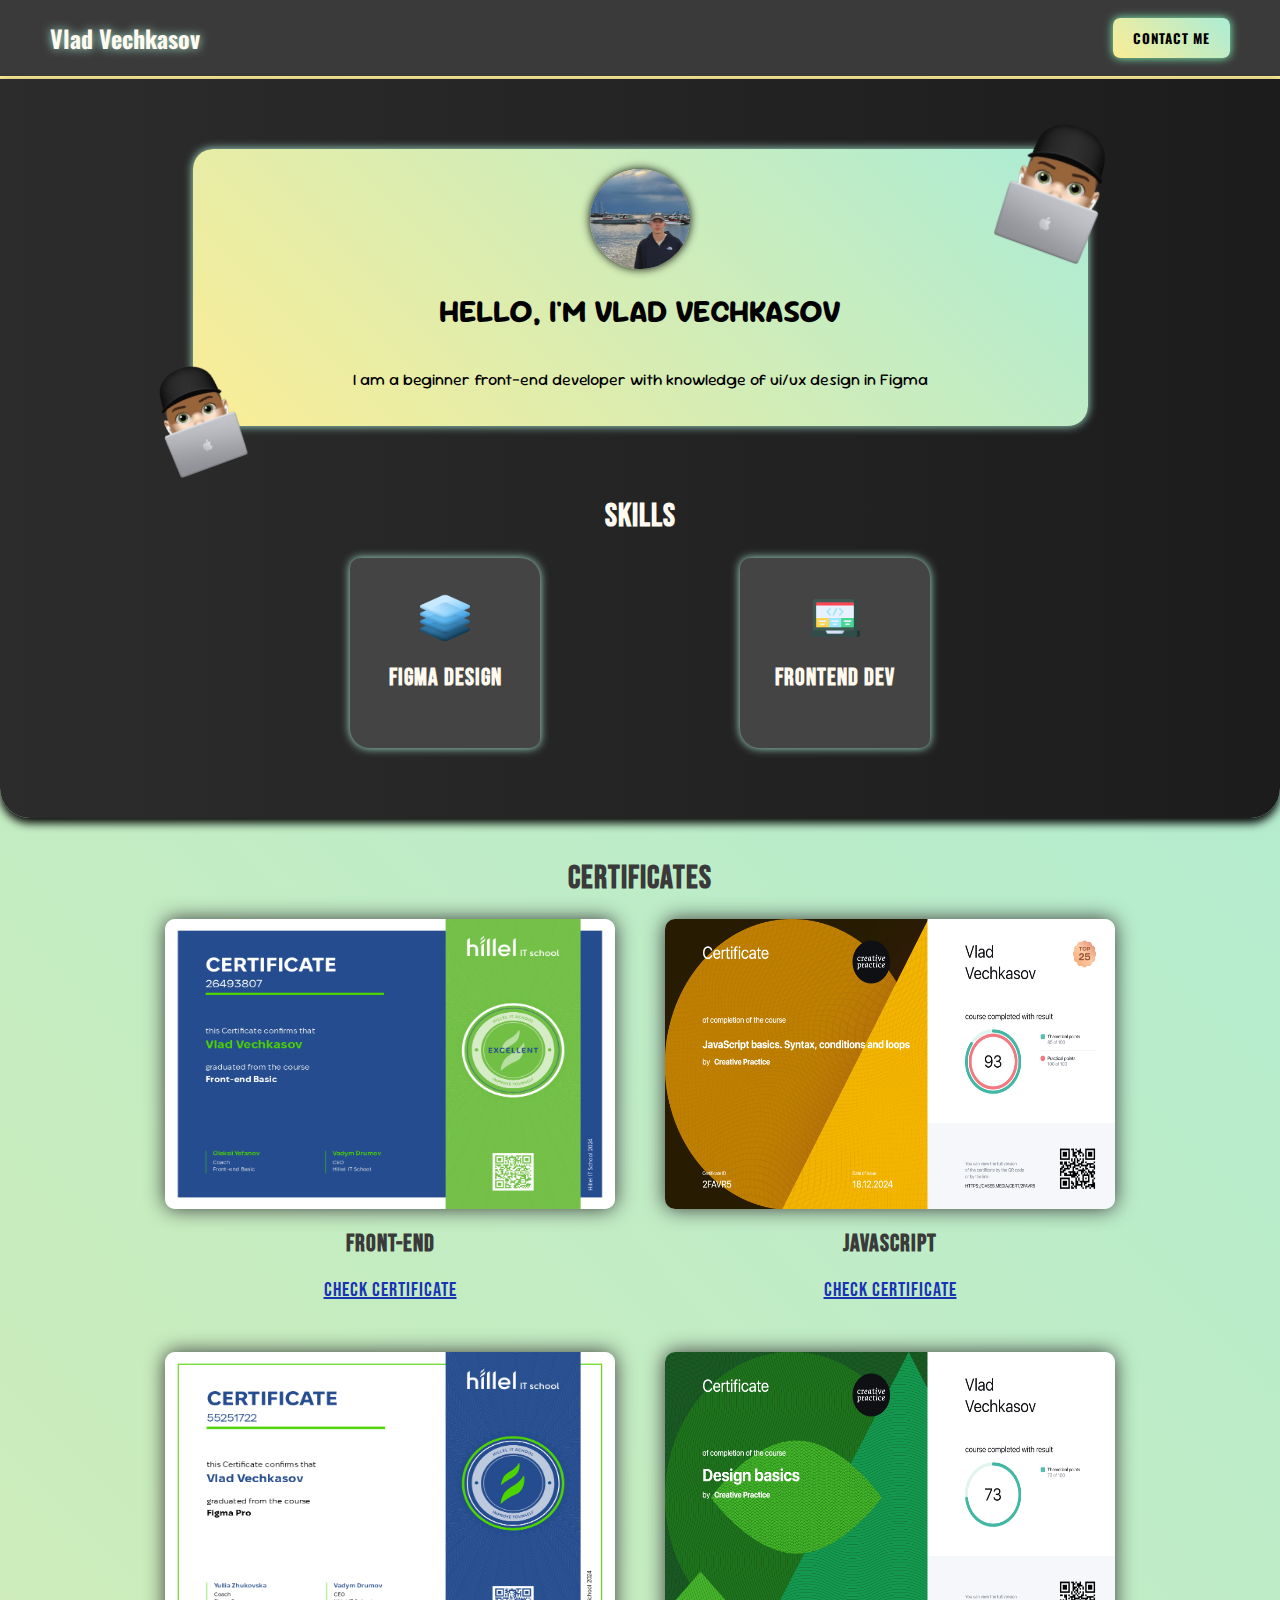
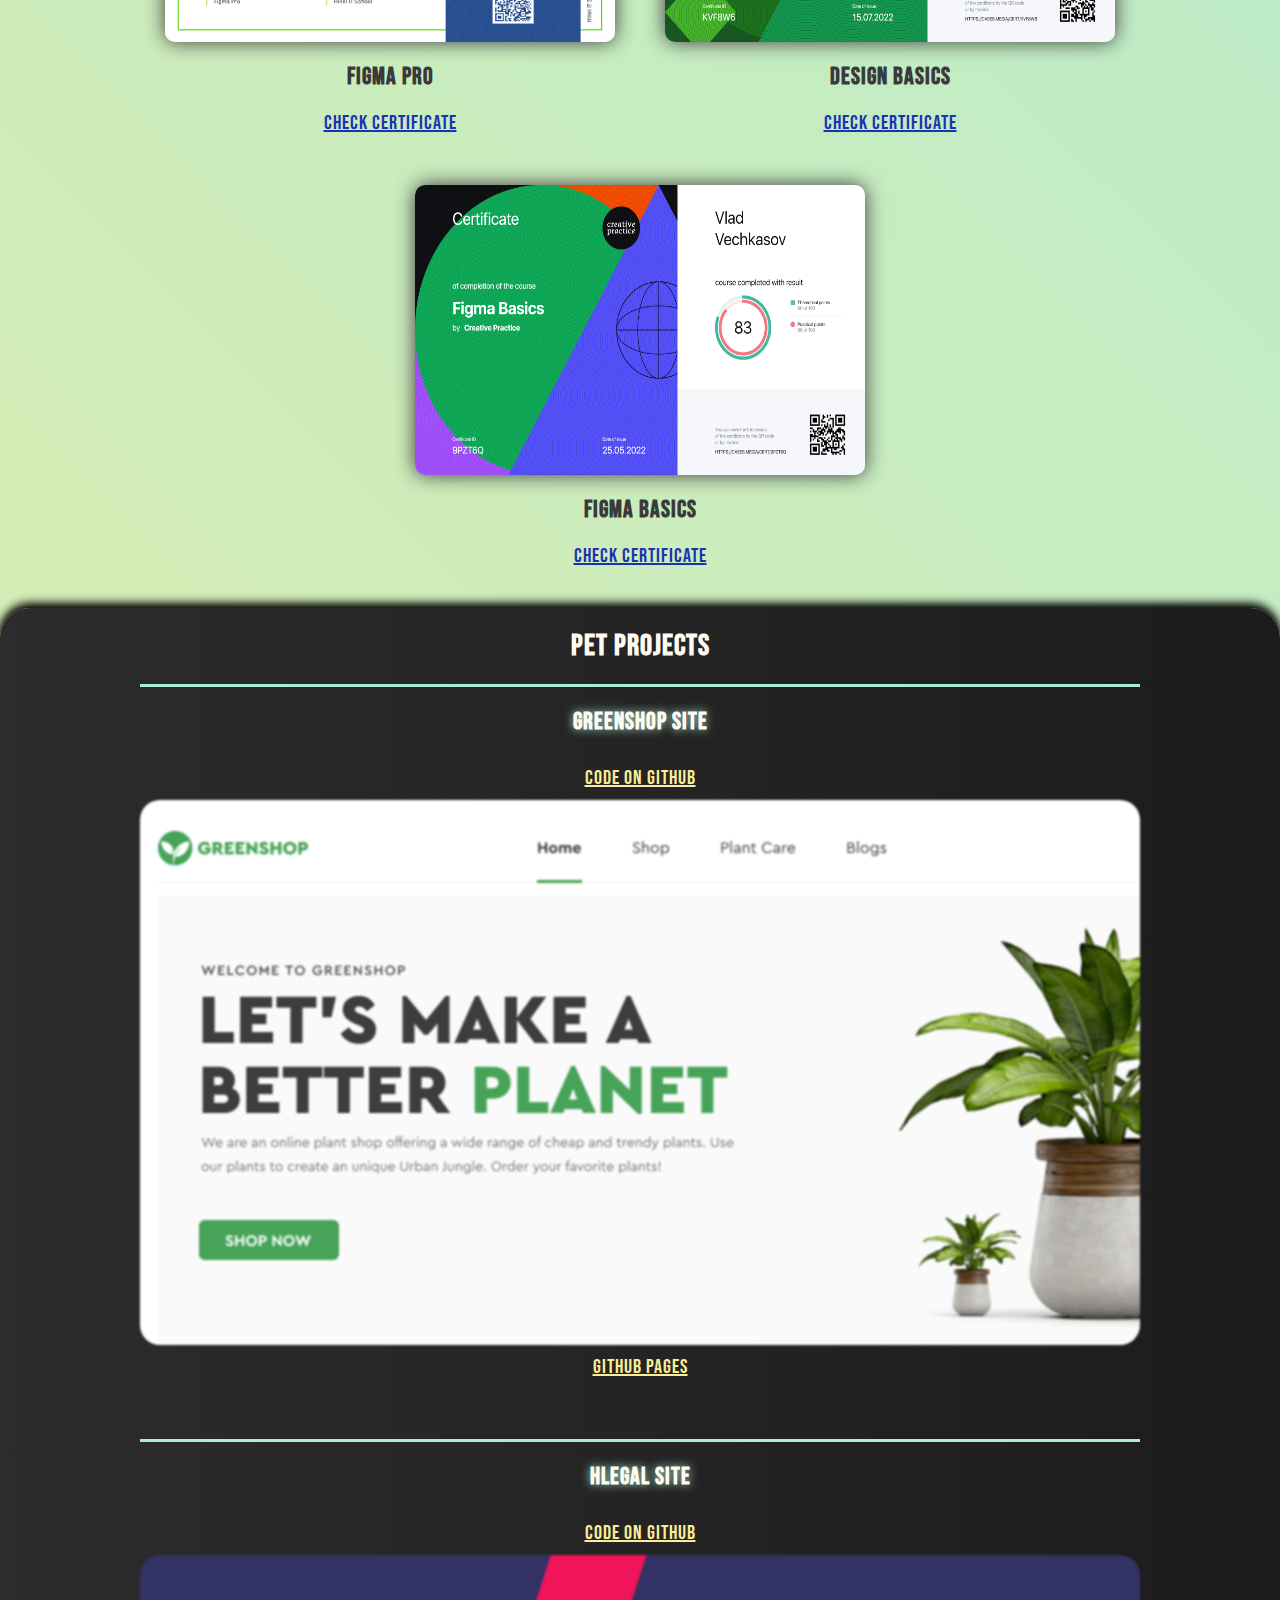
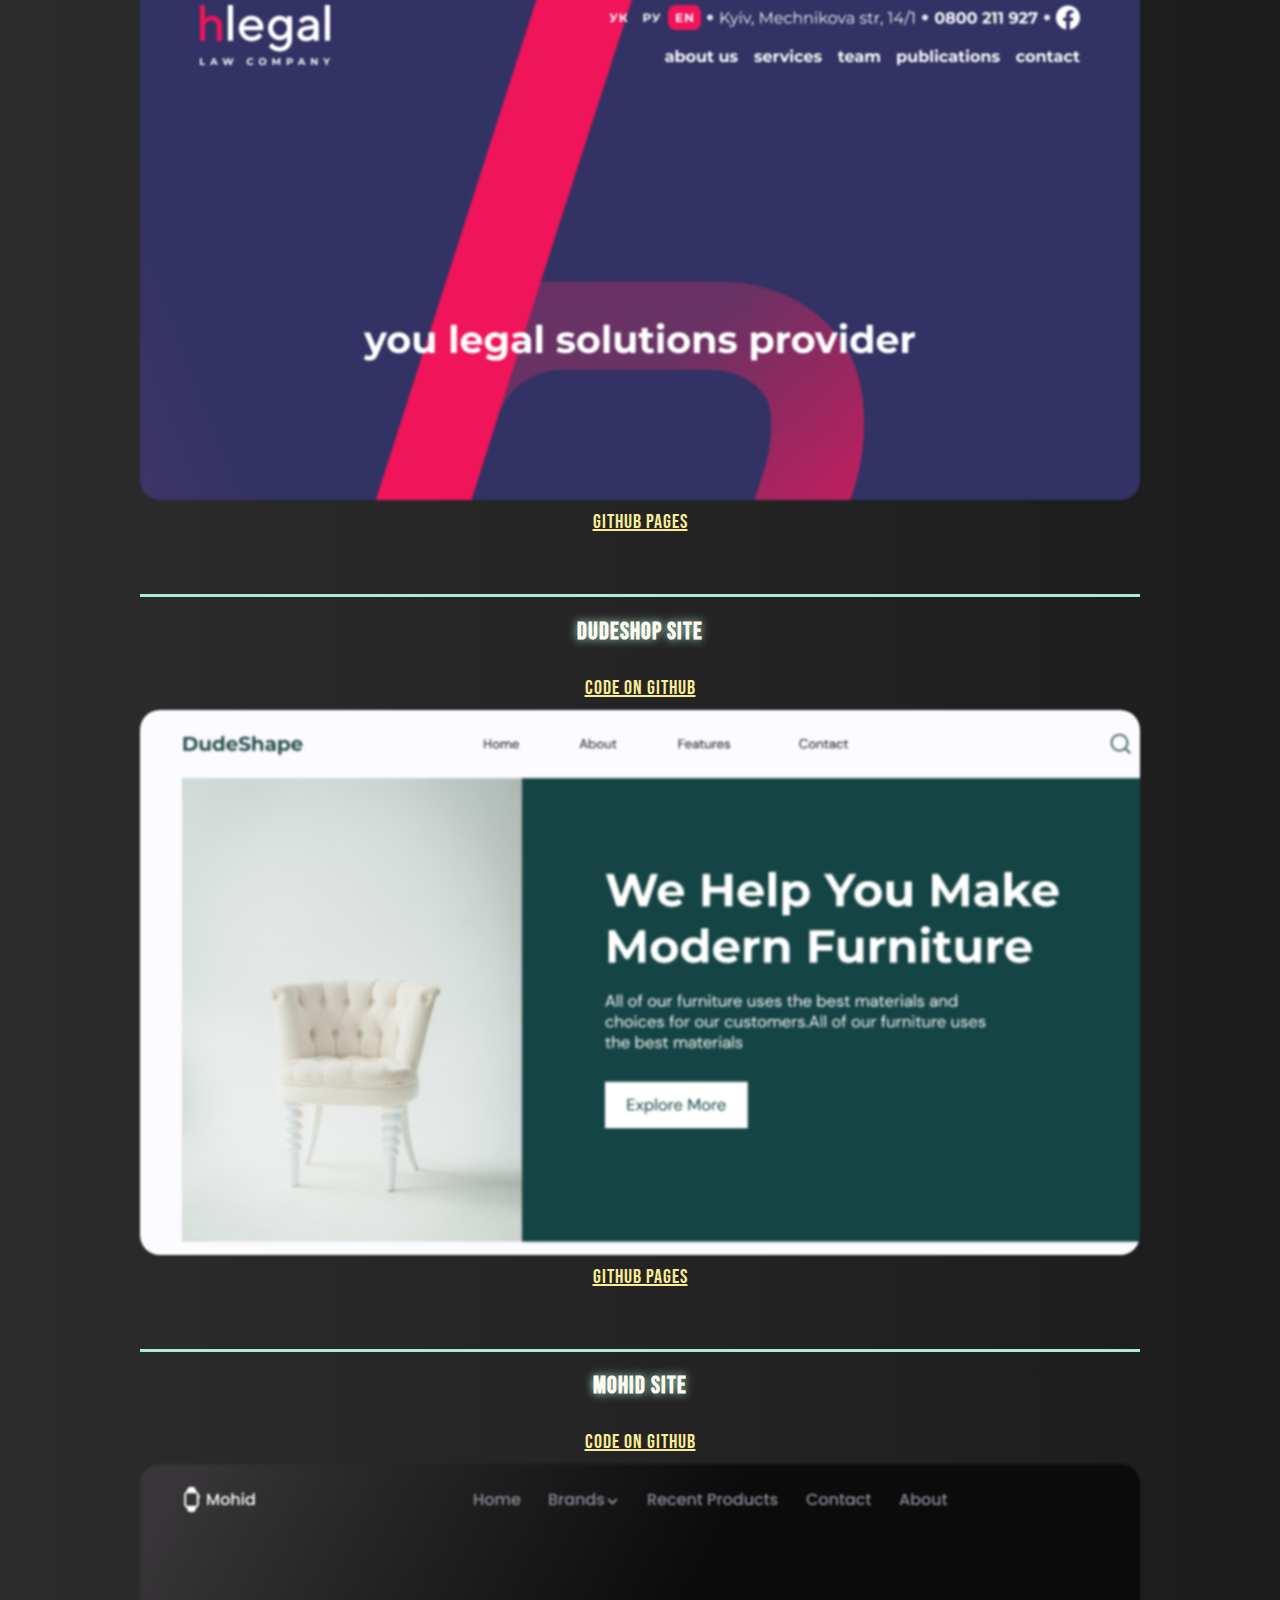
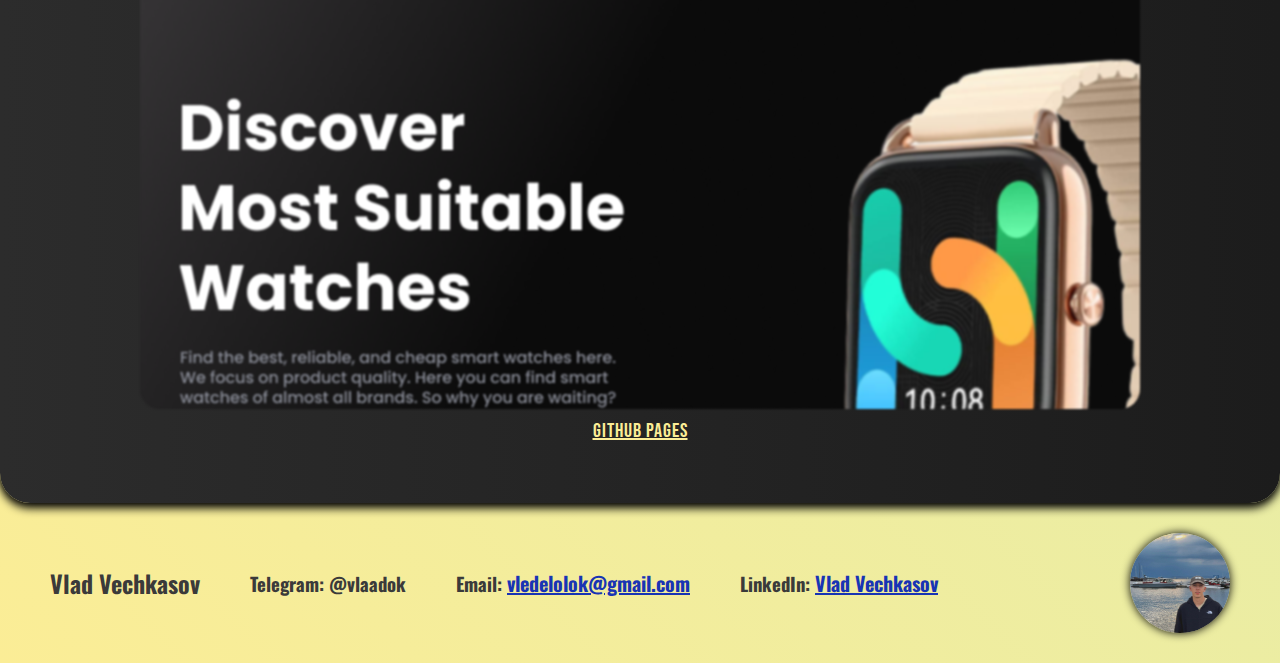
==== index.html @ 72dfb602 "Add new pet-project" ====
<!DOCTYPE html>
<html lang="en">
  <head>
    <meta charset="UTF-8" />
    <meta name="viewport" content="width=device-width, initial-scale=1.0" />
    <link rel="preconnect" href="https://fonts.googleapis.com" />
    <link rel="preconnect" href="https://fonts.gstatic.com" crossorigin />
    <link rel="icon" href="./images/Favicon.svg" type="image/x-icon" />
    <link
      href="https://fonts.googleapis.com/css2?family=Bebas+Neue&family=Oswald:wght@200..700&family=Poppins:wght@400;500;700&family=Sour+Gummy:ital,wght@0,100..900;1,100..900&display=swap"
      rel="stylesheet"
    />
    <link rel="stylesheet" href="css/style.css" />
    <title>Portfolio Vlad Vechkasov</title>
  </head>
  <body>
    <div id="modal" class="modal">
      <h2>Vlad Vechkasov</h2>
      <h3>Telegram: @vlaadok</h3>
      <img
        src="./images/qrtg.jpg"
        alt="QR to telegram"
        width="150"
        height="150"
      />
      <h3>Email:</h3>
      <a href="mailto:vledelolok@gmail.com">vledelolok@gmail.com</a>
      <h3>LinkedIn</h3>
      <a href="https://www.linkedin.com/in/vlad-vechkasov-81b0482a0/"
        >Vlad Vechkasov</a
      >
      <button id="closeModal" class="back-btn">GO BACK</button>
    </div>
    <main>
      <header>
        <h2>Vlad Vechkasov</h2>
        <button id="openModal1" class="contact-btn">CONTACT ME</button>
      </header>
      <section class="first-section">
        <div class="container-first">
          <div class="logo"></div>
          <h1>HELLO, I'M VLAD VECHKASOV</h1>
          <p>
            I am a beginner front-end developer with knowledge of ui/ux design
            in Figma
          </p>
          <img class="img-1" src="images/avatar.png" alt="Avatar" />
          <img class="img-2" src="images/avatar.png" alt="Avatar" />
        </div>
        <div class="skills-container">
          <h1>Skills</h1>
          <div class="skills">
            <div class="skill">
              <img src="images/design.svg" alt="Logo Design" />
              <h2>Figma design</h2>
            </div>
            <div id="front-skill" class="skill skill-front">
              <img src="images/frontend.svg" alt="Logo FrontEnd" />
              <h2>FrontEnd Dev</h2>
              <div class="skills-front">
                <ul>
                  <li>HTML</li>
                  <li>CSS</li>
                  <li>SCSS</li>
                  <li>Gulp</li>
                  <li>Basic JS</li>
                  <li>jQuery</li>
                  <li>Bootstrap</li>
                </ul>
              </div>
            </div>
          </div>
        </div>
      </section>
      <section class="second-section">
        <h1>Certificates</h1>
        <div class="certificates">
          <div class="item-cert">
            <img src="images/sert4.png" alt="Front-end Certificate" />
            <h2>Front-end</h2>
            <a href="https://certificate.ithillel.ua/view/26493807"
              >Check certificate</a
            >
          </div>
          <div class="item-cert">
            <img src="images/sert5.png" alt="JavaScript Certificate" />
            <h2>JavaScript</h2>
            <a href="https://cases.media/en/cert/2FAVR5">Check certificate</a>
          </div>
          <div class="item-cert">
            <img src="images/sert1.png" alt="Figma Certificate" />
            <h2>Figma Pro</h2>
            <a href="https://certificate.ithillel.ua/view/55251722"
              >Check certificate</a
            >
          </div>
          <div class="item-cert">
            <img src="images/sert2.png" alt="Design Certificate" />
            <h2>Design Basics</h2>
            <a href="HTTPS://CASES.MEDIA/CERT/KVF8W6">Check certificate</a>
          </div>
          <div class="item-cert">
            <img src="images/sert3.png" alt="Figma Certificate" />
            <h2>Figma Basics</h2>
            <a href="HTTPS://CASES.MEDIA/CERT/9PZT6Q">Check certificate</a>
          </div>
        </div>
      </section>
      <section class="third-section">
        <h1>Pet projects</h1>
        <div class="projects">
          <div class="item-proj">
            <h2>GreenShop site</h2>
            <a
              href="https://github.com/vlad0ok/SiteGreenShop_Project/tree/Task14.1GreenShop"
              >Code on GitHub</a
            >
            <img src="images/banner-greenshop.png" alt="GreenShop project" />
            <a href="https://vlad0ok.github.io/SiteGreenShop_Project/"
              >GitHub Pages</a
            >
          </div>
          <div class="item-proj">
            <h2>Hlegal site</h2>
            <a href="https://github.com/vlad0ok/HlegalSite_Project/tree/master"
              >Code on GitHub</a
            >
            <img src="images/banner-hlegal.png" alt="Hlegal project" />
            <a href="https://vlad0ok.github.io/HlegalSite_Project/"
              >GitHub Pages</a
            >
          </div>
          <div class="item-proj">
            <h2>DudeShop site</h2>
            <a href="https://github.com/vlad0ok/DudeShopSite_Project"
              >Code on GitHub</a
            >
            <img src="images/banner-dudeshop.png" alt="DudeShop project" />
            <a href="https://vlad0ok.github.io/DudeShopSite_Project/"
              >GitHub Pages</a
            >
          </div>
          <div class="item-proj">
            <h2>Mohid site</h2>
            <a href="https://github.com/vlad0ok/MohidSite_Project"
              >Code on GitHub</a
            >
            <img src="images/banner-mohid.png" alt="Mohid project" />
            <a href="https://vlad0ok.github.io/MohidSite_Project/"
              >GitHub Pages</a
            >
          </div>
        </div>
      </section>
      <footer class="footer">
        <div class="left-footer-info">
          <h2>Vlad Vechkasov</h2>
          <h3>Telegram: @vlaadok</h3>
          <h3>
            Email:
            <a href="mailto:vledelolok@gmail.com">vledelolok@gmail.com</a>
          </h3>
          <h3>
            LinkedIn:
            <a href="https://www.linkedin.com/in/vlad-vechkasov-81b0482a0/"
              >Vlad Vechkasov</a
            >
          </h3>
        </div>
        <div class="logo"></div>
        <button id="openModal2" class="contact-btn footer-btn">
          CONTACT ME
        </button>
      </footer>
    </main>
    <script src="script.js"></script>
  </body>
</html>
---- css/style.css ----
body {
  margin: 0 auto;
  font-family: "Oswald", serif;
}

main {
  background: linear-gradient(45deg, #fbed96 0%, #abecd6 100%);
}

header {
  display: flex;
  align-items: center;
  justify-content: space-between;
  box-shadow: 0 4px 1px -10px rgba(0, 0, 0, 0.1);
  padding: 0 50px;
  color: floralwhite;
  border-bottom: 3px solid #fbed96;
  background-color: #3a3a3a;
}

header h2 {
  margin-right: 20px;
  text-shadow: 0 0 10px #abecd6;
}

a {
  font-size: 20px;
}

.contact-btn {
  font-family: "Oswald", serif;
  letter-spacing: 1px;
  font-weight: 700;
  background: linear-gradient(45deg, #fbed96 0%, #abecd6 100%);
  box-shadow: 0 0 10px #85ffbd;
  border: none;
  border-radius: 7px;
  padding: 10px 20px;
  cursor: pointer;
}

.contact-btn:hover {
  background: #3a3a3a;
  border: 1px solid #c1ffde;
  color: #85ffbd;
  box-shadow: 0 0 10px #c1ffde;
  transition: all 0.7s;
}

.first-section {
  display: flex;
  flex-direction: column;
  justify-content: center;
  align-items: center;
  padding: 70px;
  border-radius: 0 0 30px 30px;
  background: linear-gradient(
    90deg,
    rgba(44, 44, 44, 1) 0%,
    rgba(28, 28, 28, 1) 100%
  );
  box-shadow: 0 5px 10px black;
}

.container-first {
  font-family: "Sour Gummy", sans-serif;
  display: flex;
  flex-direction: column;
  justify-content: center;
  align-items: center;
  text-align: center;
  position: relative;
  border-radius: 20px;
  padding: 20px;
  width: 75%;
  box-shadow: 0 0 10px #abecd6;
  background: linear-gradient(45deg, #fbed96 0%, #abecd6 100%);
}

.container-first .img-1 {
  position: absolute;
  width: 250px;
  height: 250px;
  top: -100px;
  right: -100px;
  rotate: 20deg;
}

.container-first .img-2 {
  position: absolute;
  width: 200px;
  height: 200px;
  bottom: -80px;
  left: -100px;
  rotate: -20deg;
}

.logo {
  width: 100px;
  height: 100px;
  border-radius: 50%;
  background-image: url(../images/logo.jpg);
  background-position: center;
  background-repeat: no-repeat;
  background-size: contain;
  box-shadow: 0 0 10px black;
}

.skills-container {
  position: relative;
  font-family: "Bebas Neue", serif;
  letter-spacing: 1px;
  display: flex;
  flex-direction: column;
  align-items: center;
  justify-content: center;
  color: floralwhite;
  margin-top: 50px;
}

.skills {
  display: flex;
  align-items: center;
  justify-content: space-evenly;
  gap: 200px;
}

.skill {
  display: flex;
  align-items: center;
  justify-content: center;
  flex-direction: column;
  width: 150px;
  height: 150px;
  background-color: #444444;
  box-shadow: 0 0 10px #abecd6;
  border-radius: 10px 20px;
  padding: 20px 20px;
}

.skill:hover {
  color: #3a3a3a;
  background: #abecd6;
  box-shadow: 0 0 10px #fbed96;
  transition: 0.7s;
}

.skills-front {
  position: absolute;
  display: none;
  right: -100px;
  color: floralwhite;
}

.skill-front:hover .skills-front {
  display: block;
}

.second-section {
  font-family: "Bebas Neue", serif;
  letter-spacing: 1px;
  display: flex;
  flex-direction: column;
  justify-content: center;
  align-items: center;
  color: #3a3a3a;
  padding: 20px 20px 40px 20px;
}

.item-cert {
  display: flex;
  align-items: center;
  justify-content: center;
  flex-direction: column;
}

.item-cert img {
  width: 450px;
  height: 290px;
  box-shadow: 0 0 20px #3a3a3a;
  border-radius: 10px;
}

.item-cert a {
  color: #1834b4;
}

.certificates {
  display: flex;
  justify-content: center;
  align-items: center;
  flex-direction: row;
  flex-wrap: wrap;
  gap: 50px;
}

.third-section {
  font-family: "Bebas Neue", serif;
  letter-spacing: 1px;
  color: floralwhite;
  display: flex;
  flex-direction: column;
  align-items: center;
  justify-content: center;
  border-radius: 30px;
  background: linear-gradient(
    90deg,
    rgba(44, 44, 44, 1) 0%,
    rgba(28, 28, 28, 1) 100%
  );
  box-shadow: 0 -5px 10px black, 0 5px 10px black;
}

.third-section h1 {
  font-size: 30px;
}

.projects {
  margin: 0 50px;
}

.item-proj {
  display: flex;
  flex-direction: column;
  align-items: center;
  margin-bottom: 50px;
  border-top: 3px solid #abecd6;
}

.item-proj img {
  filter: blur(1px);
  border-radius: 20px;
}

.item-proj h2 {
  text-shadow: 0 0 10px #abecd6;
}

.item-proj a {
  color: #fbed96;
  margin: 10px;
}

.footer {
  max-height: 100px;
  display: flex;
  align-items: center;
  border-top: 3px #fffb7d;
  padding: 30px 50px;
  justify-content: space-between;
}

.left-footer-info {
  font-family: "Oswald", serif;
  display: flex;
  align-items: center;
  flex-direction: row;
  gap: 50px;
  color: #3a3a3a;
}

.left-footer-info a {
  color: #1834b4;
}

.footer-btn {
  display: none;
}

.footer-btn .contact-btn {
  border: 3px solid black;
  box-shadow: 0 0 10px black;
}

.modal {
  display: none;
  position: fixed;
  z-index: 1;
  top: 50%;
  left: 50%;
  transform: translate(-50%, -50%);
  flex-direction: column;
  align-items: center;
  min-width: 500px;
  min-height: 500px;
  background: linear-gradient(90deg, #fbed96 0%, #abecd6 100%);
  border-radius: 30px;
  padding: 30px;
}

.back-btn {
  font-family: "Oswald", serif;
  letter-spacing: 1px;
  font-weight: 700;
  background: #3a3a3a;
  color: #85ffbd;
  border: none;
  border-radius: 7px;
  padding: 10px 20px;
  margin-top: 30px;
  cursor: pointer;
}

.back-btn:hover {
  color: #fbed96;
  background: linear-gradient(
    90deg,
    rgba(44, 44, 44, 1) 0%,
    rgba(28, 28, 28, 1) 100%
  );
  transition: all 0.7s;
}

.modal h3 {
  text-transform: lowercase;
  margin-bottom: 5px;
}

.modal a {
  color: #444444;
}

.modal img {
  border-radius: 10px;
}

.blur {
  filter: blur(3px);
  transition: filter 1s ease;
}

@media (max-width: 1100px) {
  .item-proj img {
    max-width: 800px;
    max-height: 436px;
  }

  .footer .logo {
    display: none;
  }
}

@media (max-width: 950px) {
  .item-proj img {
    max-width: 500px;
    max-height: 272px;
  }
}

@media (max-width: 768px) {
  .skills {
    flex-direction: column;
    gap: 70px;
  }

  .left-footer-info {
    display: none;
  }

  .container-first .img-1 {
    display: none;
  }

  .footer .logo {
    display: block;
  }

  .footer-btn {
    display: block;
  }

  .modal {
    min-width: 300px;
  }
}

@media (max-width: 500px) {
  .item-proj img {
    max-width: 300px;
    max-height: 164px;
  }

  .item-cert img {
    width: 250px;
    height: 161px;
  }

  .skills-front {
    right: -85px;
  }

  .contact-btn {
    letter-spacing: 0;
    font-weight: 500;
    padding: 10px 10px;
  }

  .modal {
    min-width: 150px;
  }
}
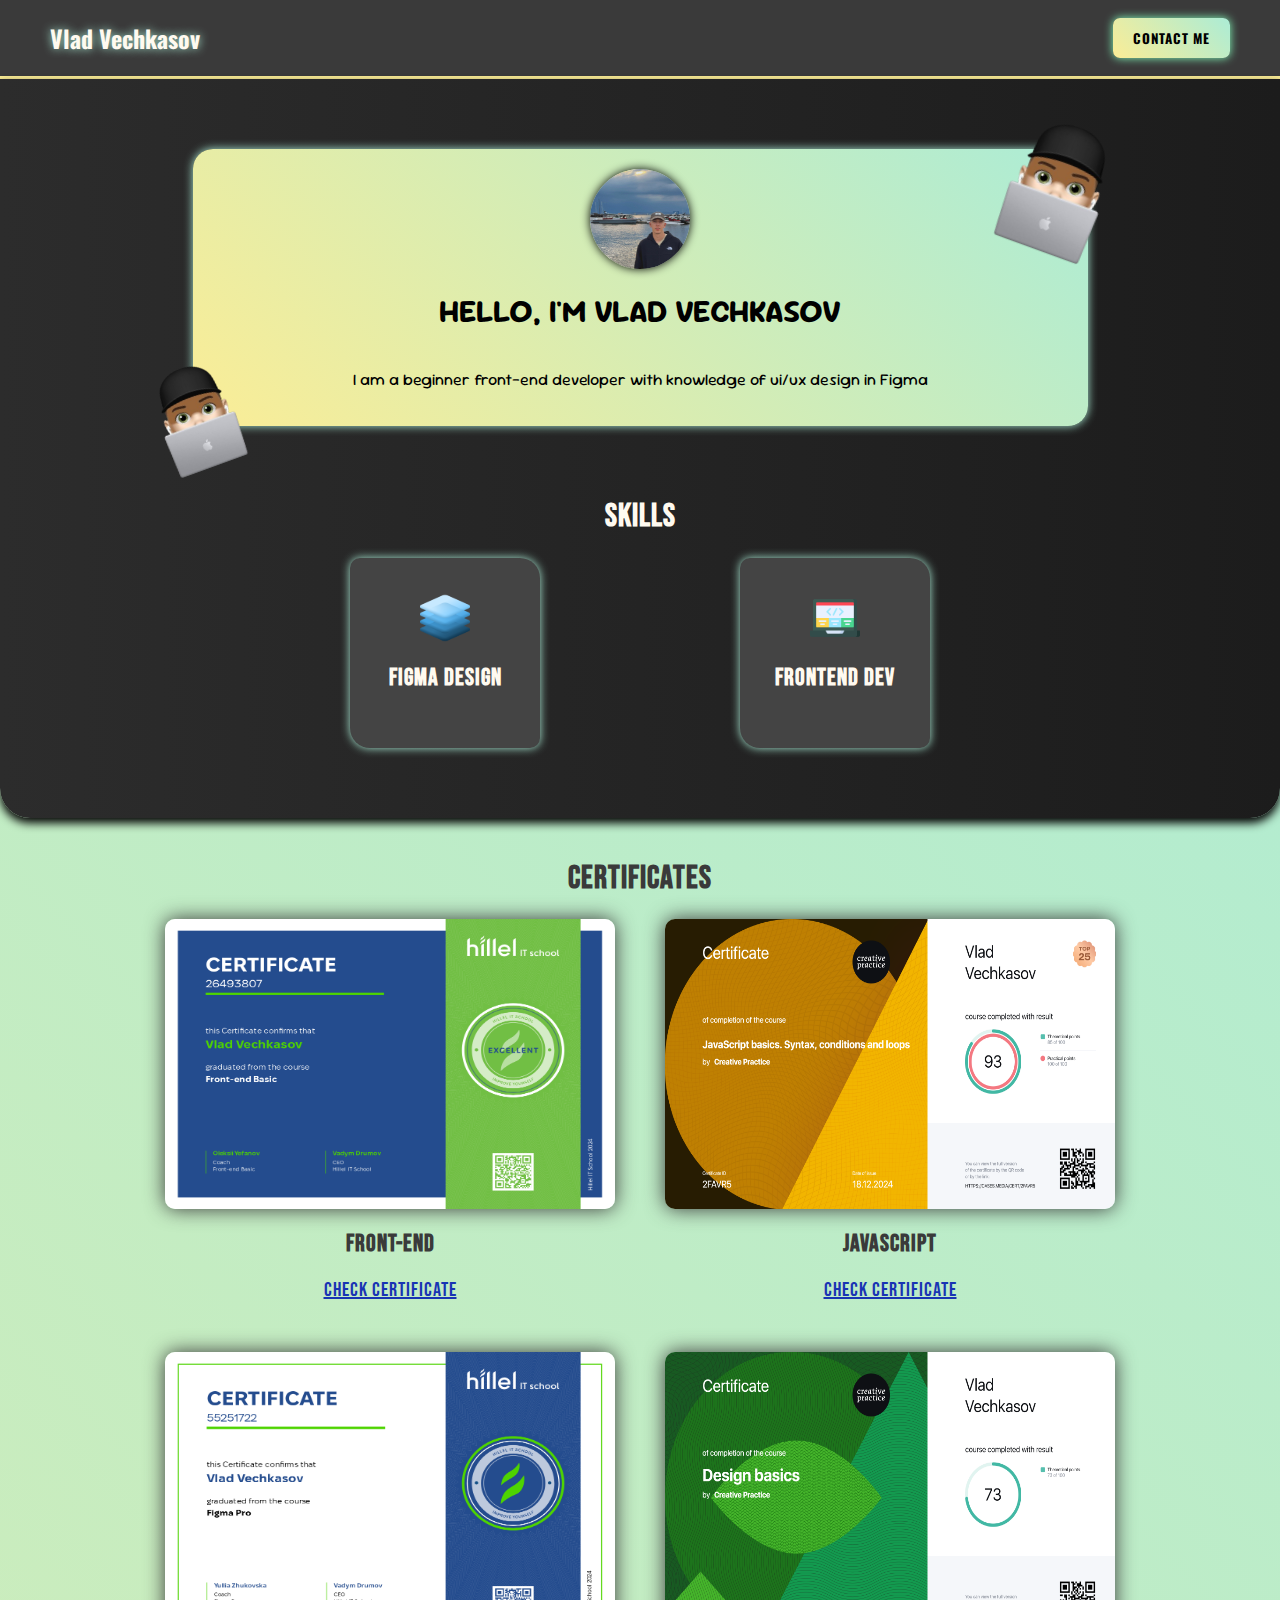
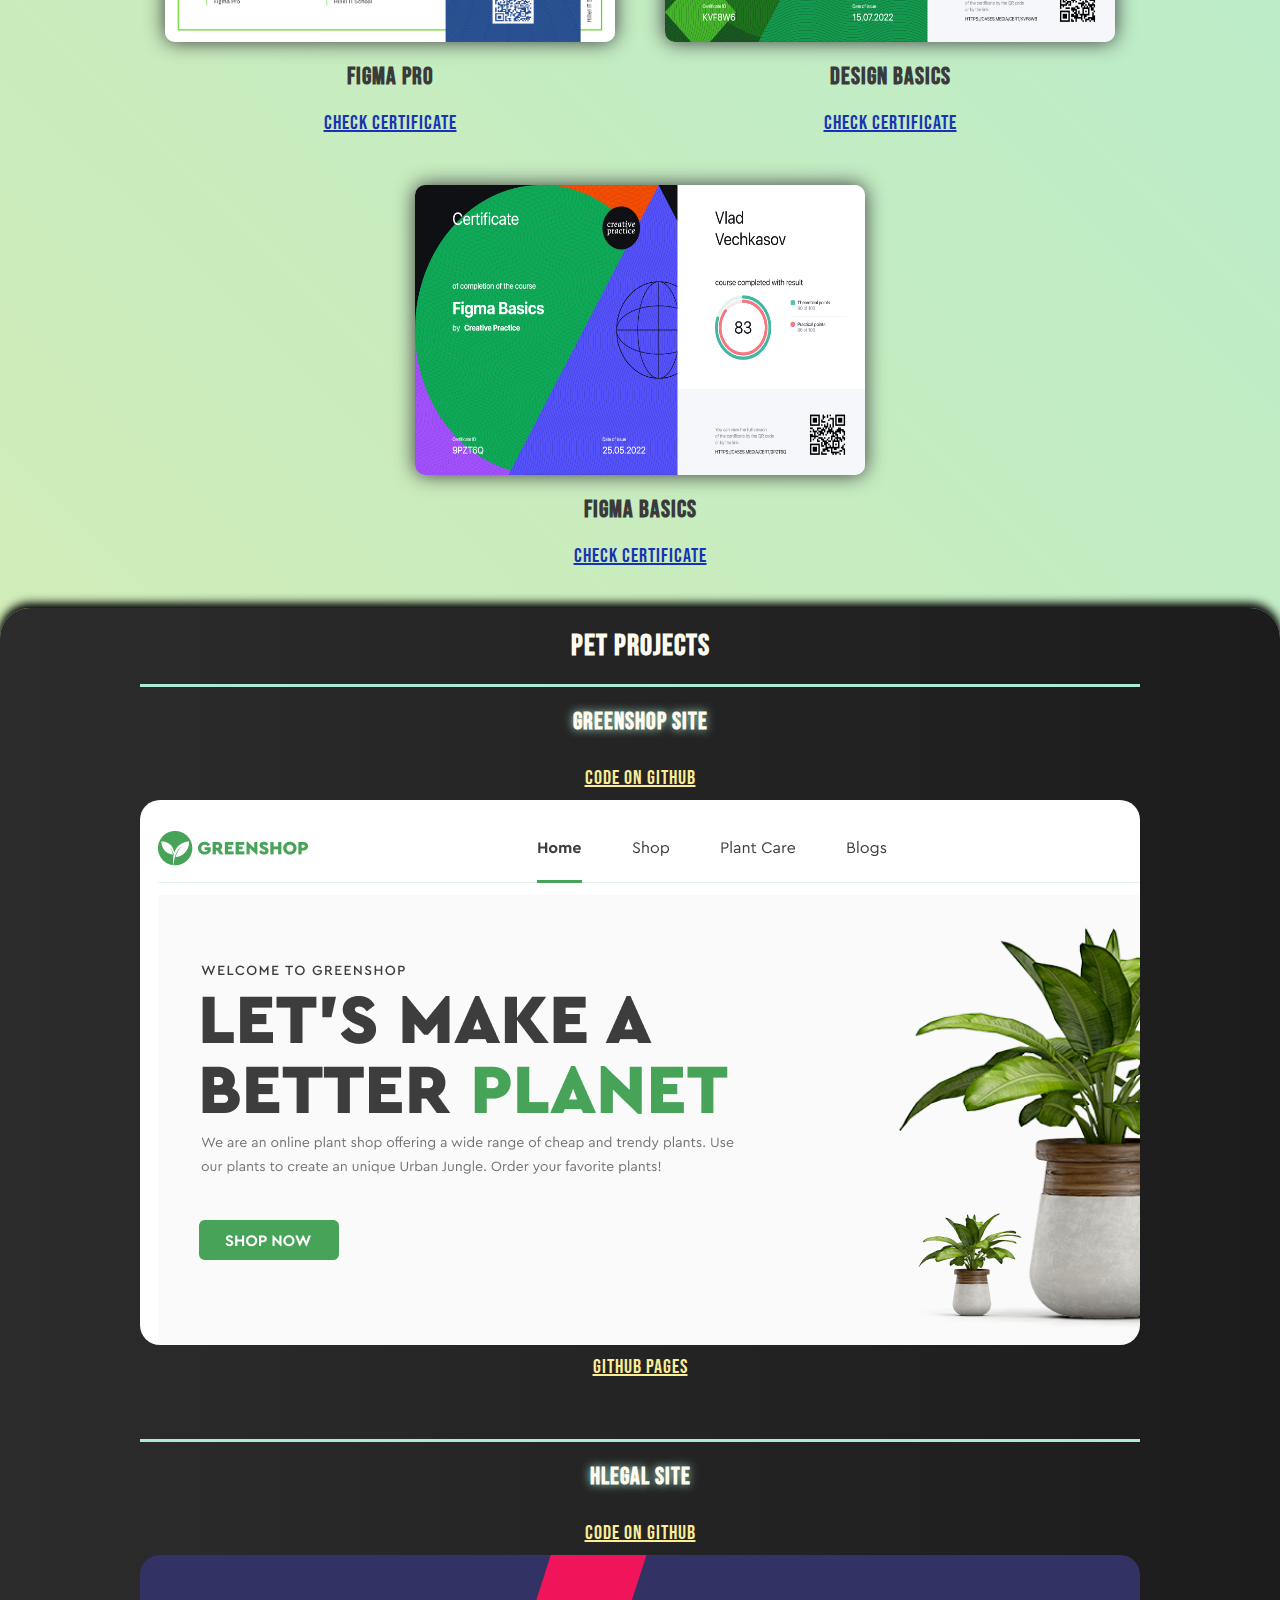
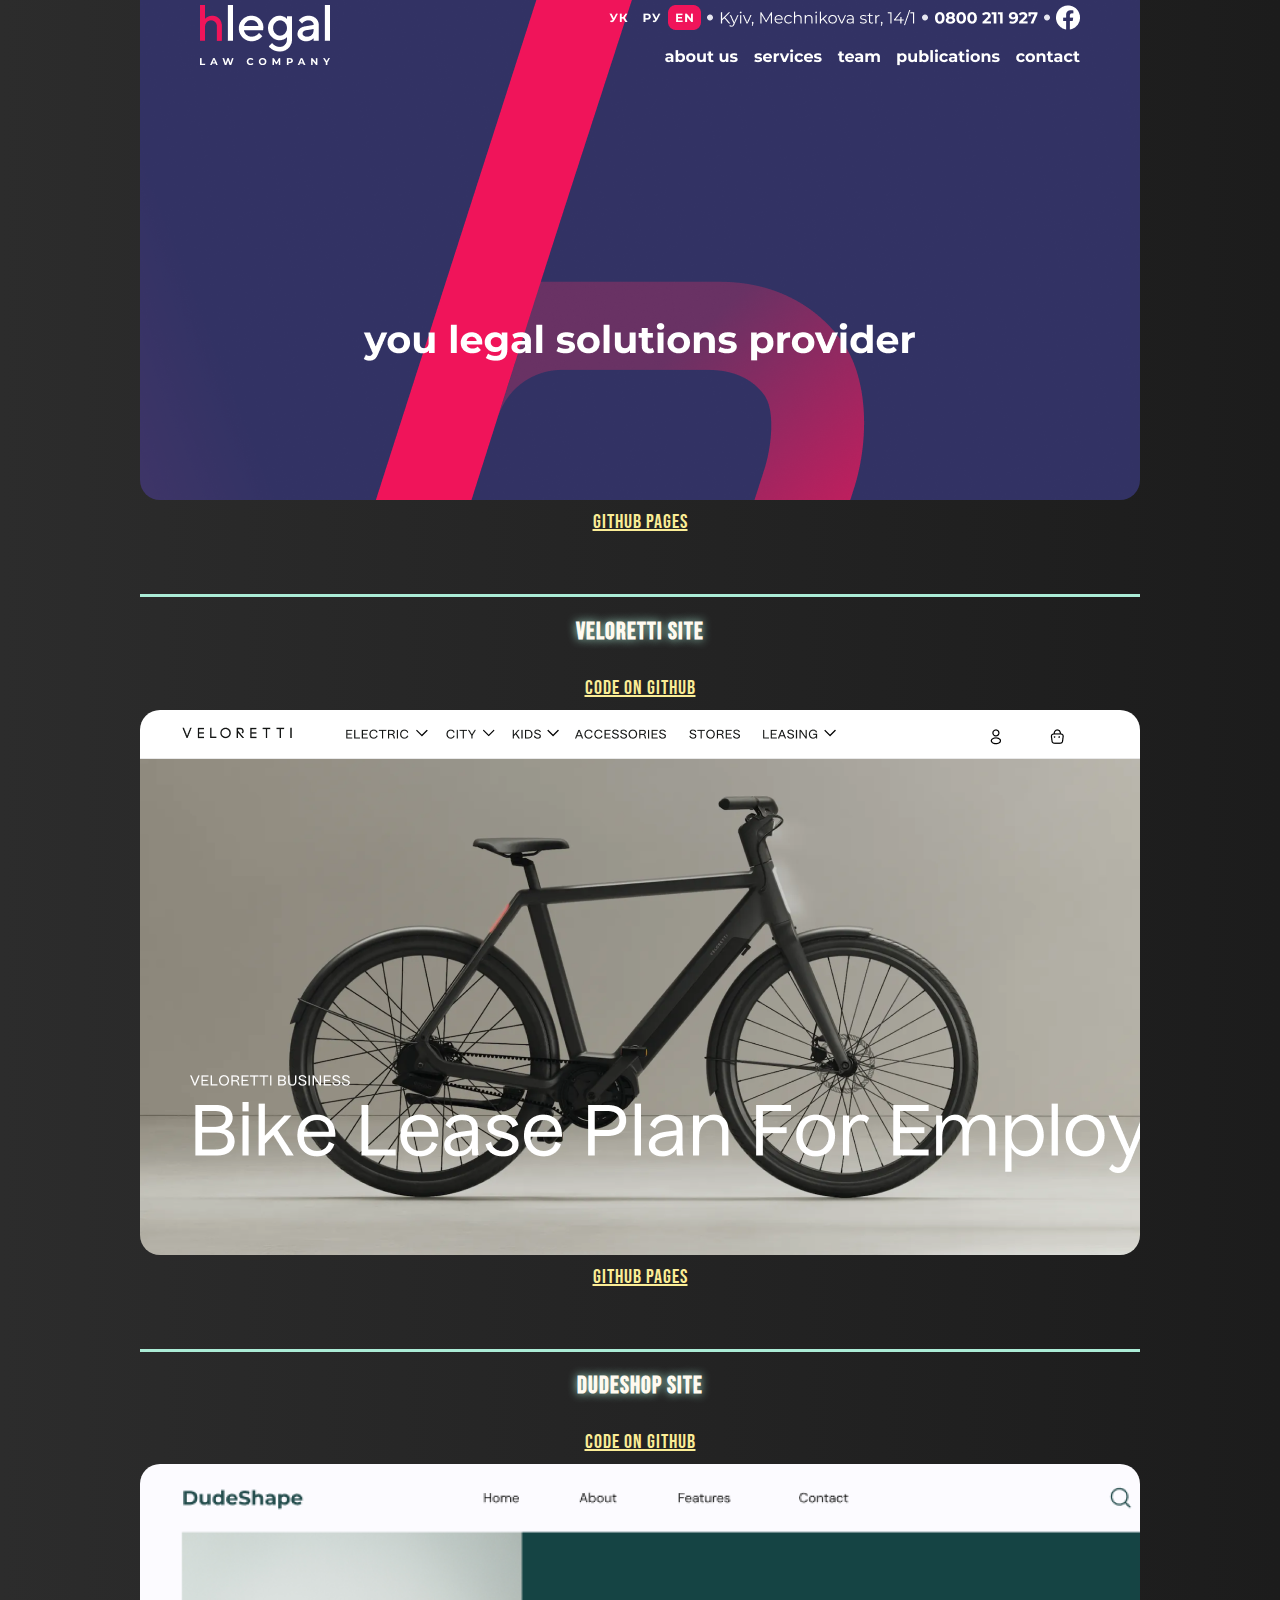
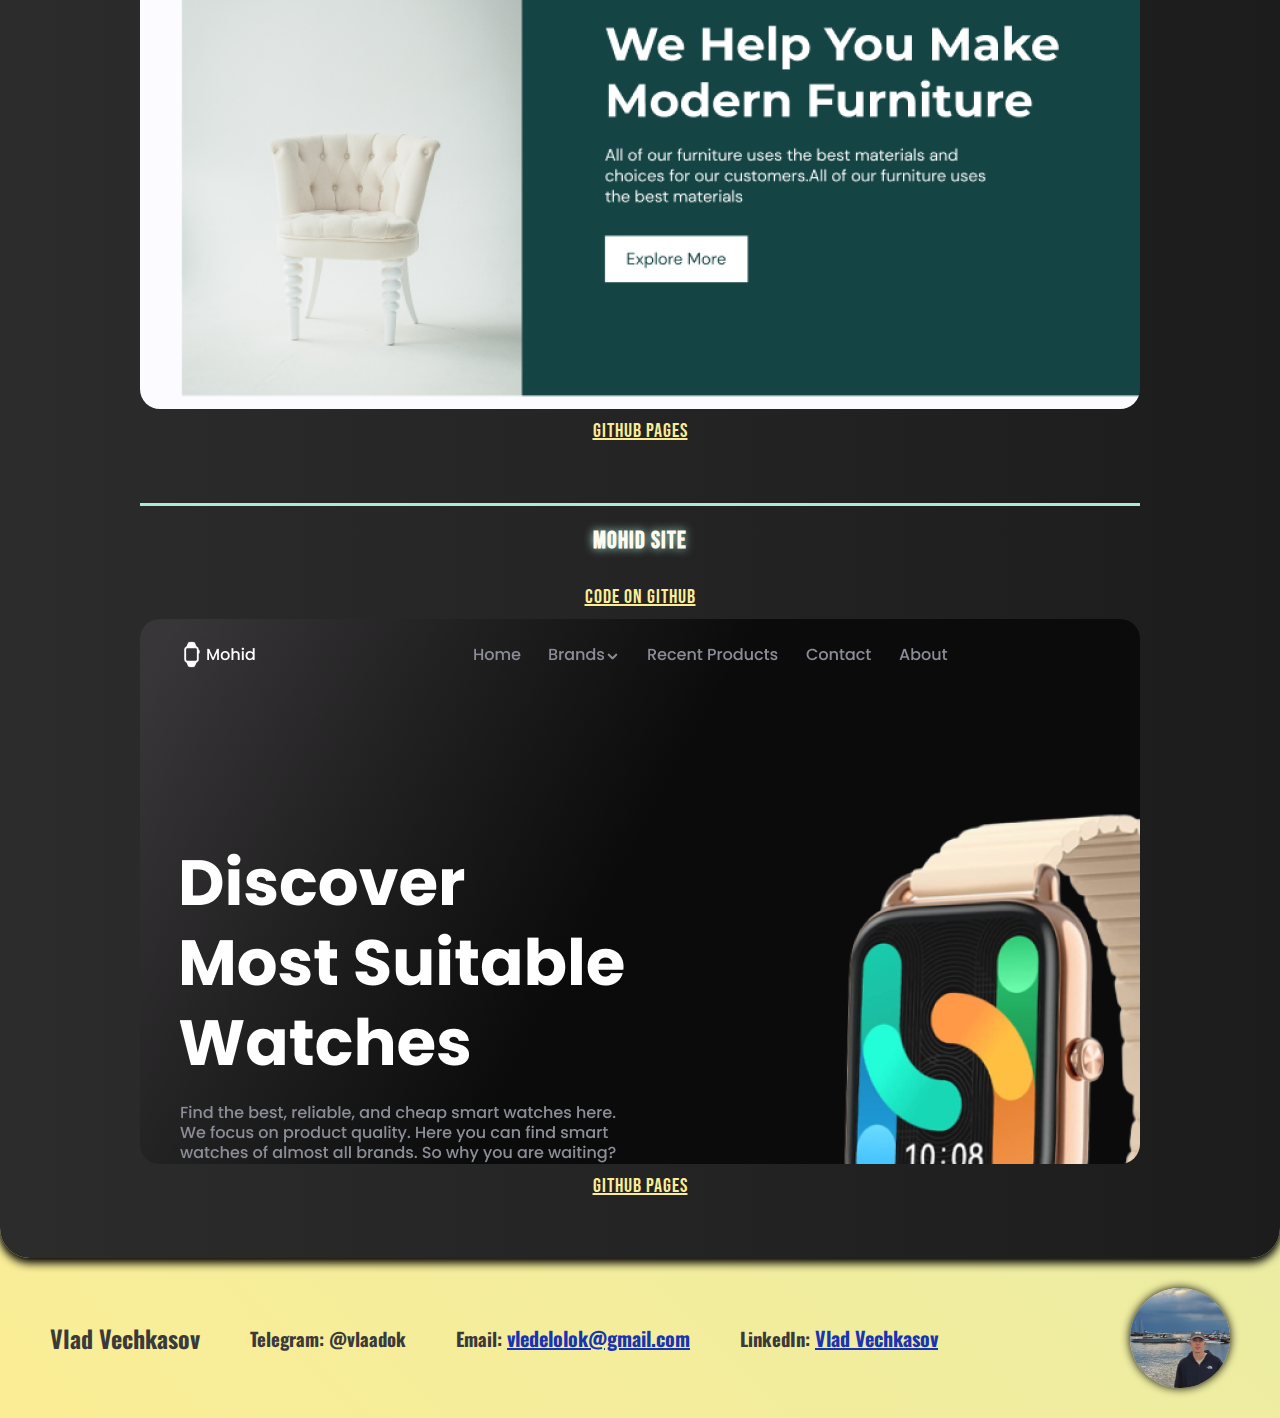
==== commit 125df48f: "Add new project" ====
--- a/index.html
+++ b/index.html
@@ -131,6 +131,16 @@
             >
           </div>
           <div class="item-proj">
+            <h2>Veloretti site</h2>
+            <a href="https://github.com/vlad0ok/VelorettiSite_Project"
+              >Code on GitHub</a
+            >
+            <img src="images/banner-veloretti.png" alt="Veloretti project" />
+            <a href="https://vlad0ok.github.io/VelorettiSite_Project/"
+              >GitHub Pages</a
+            >
+          </div>
+          <div class="item-proj">
             <h2>DudeShop site</h2>
             <a href="https://github.com/vlad0ok/DudeShopSite_Project"
               >Code on GitHub</a
--- a/css/style.css
+++ b/css/style.css
@@ -228,7 +228,6 @@
 }
 
 .item-proj img {
-  filter: blur(1px);
   border-radius: 20px;
 }
 
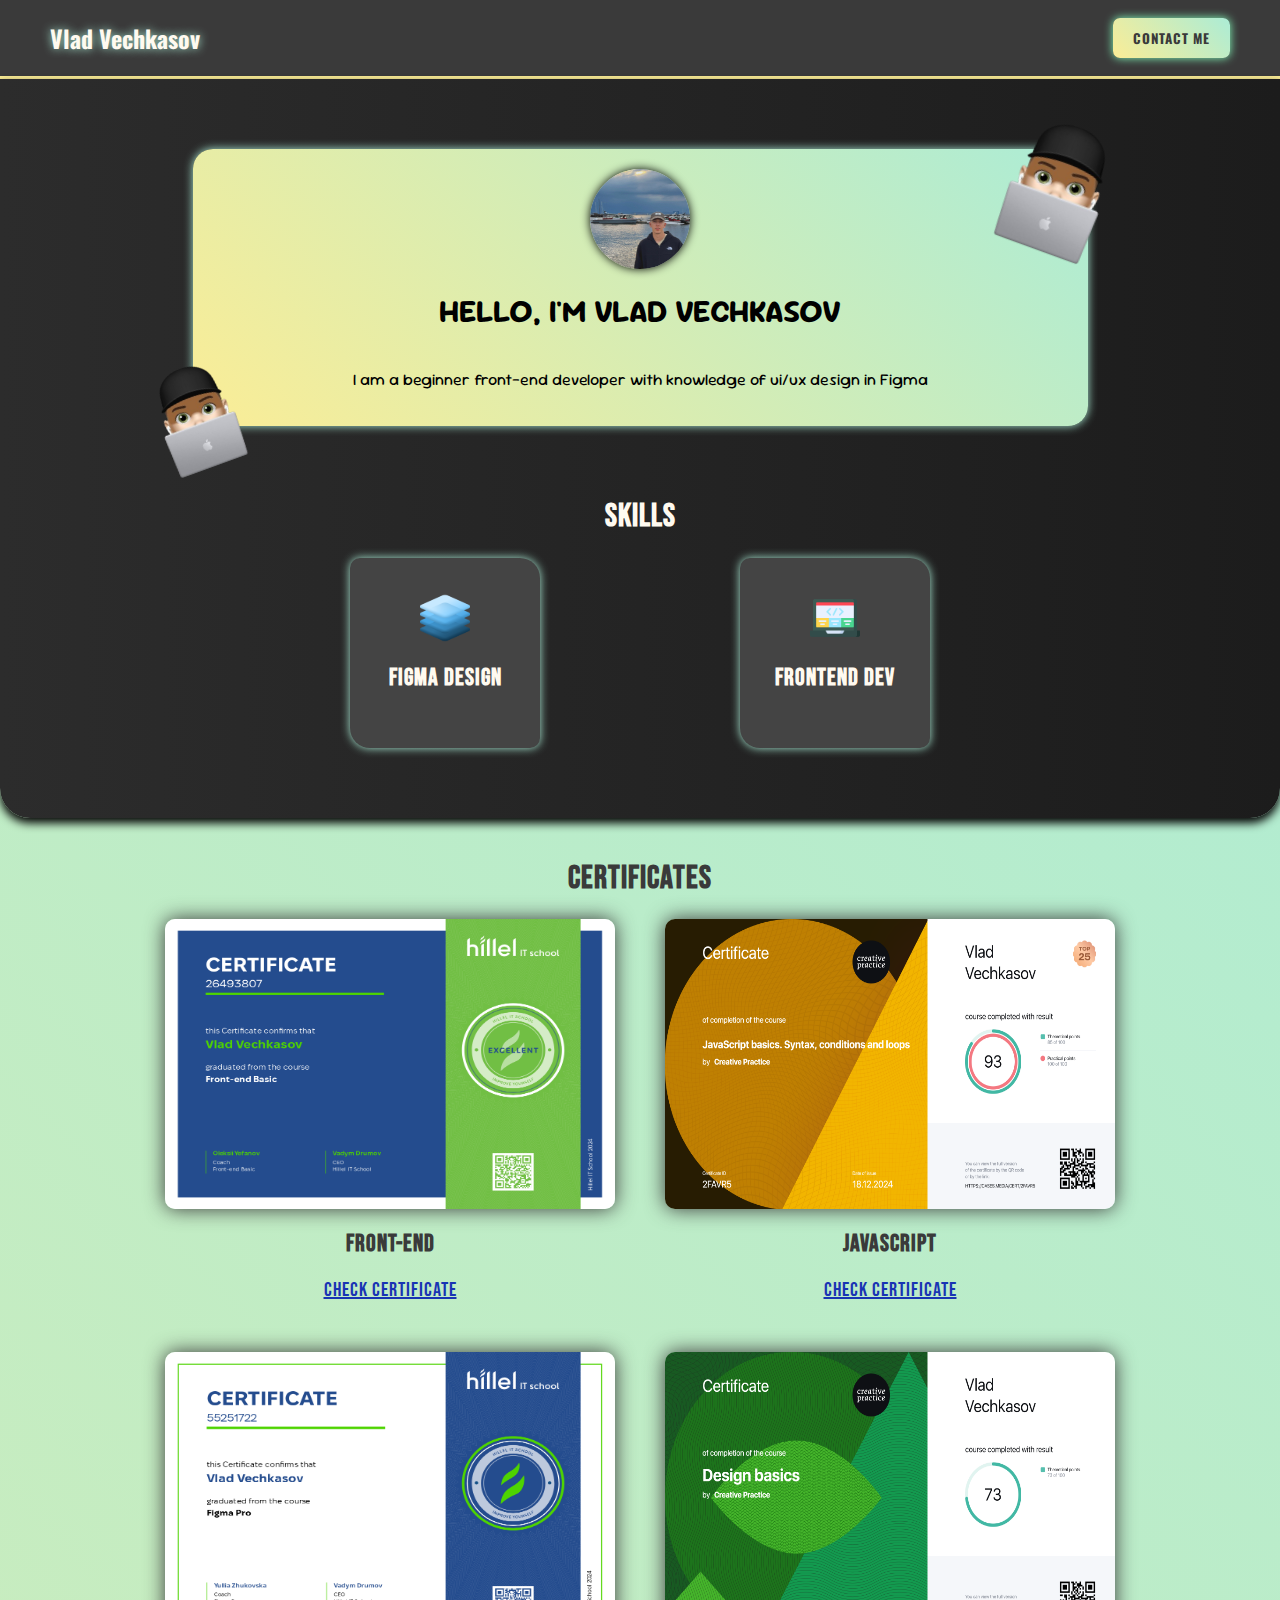
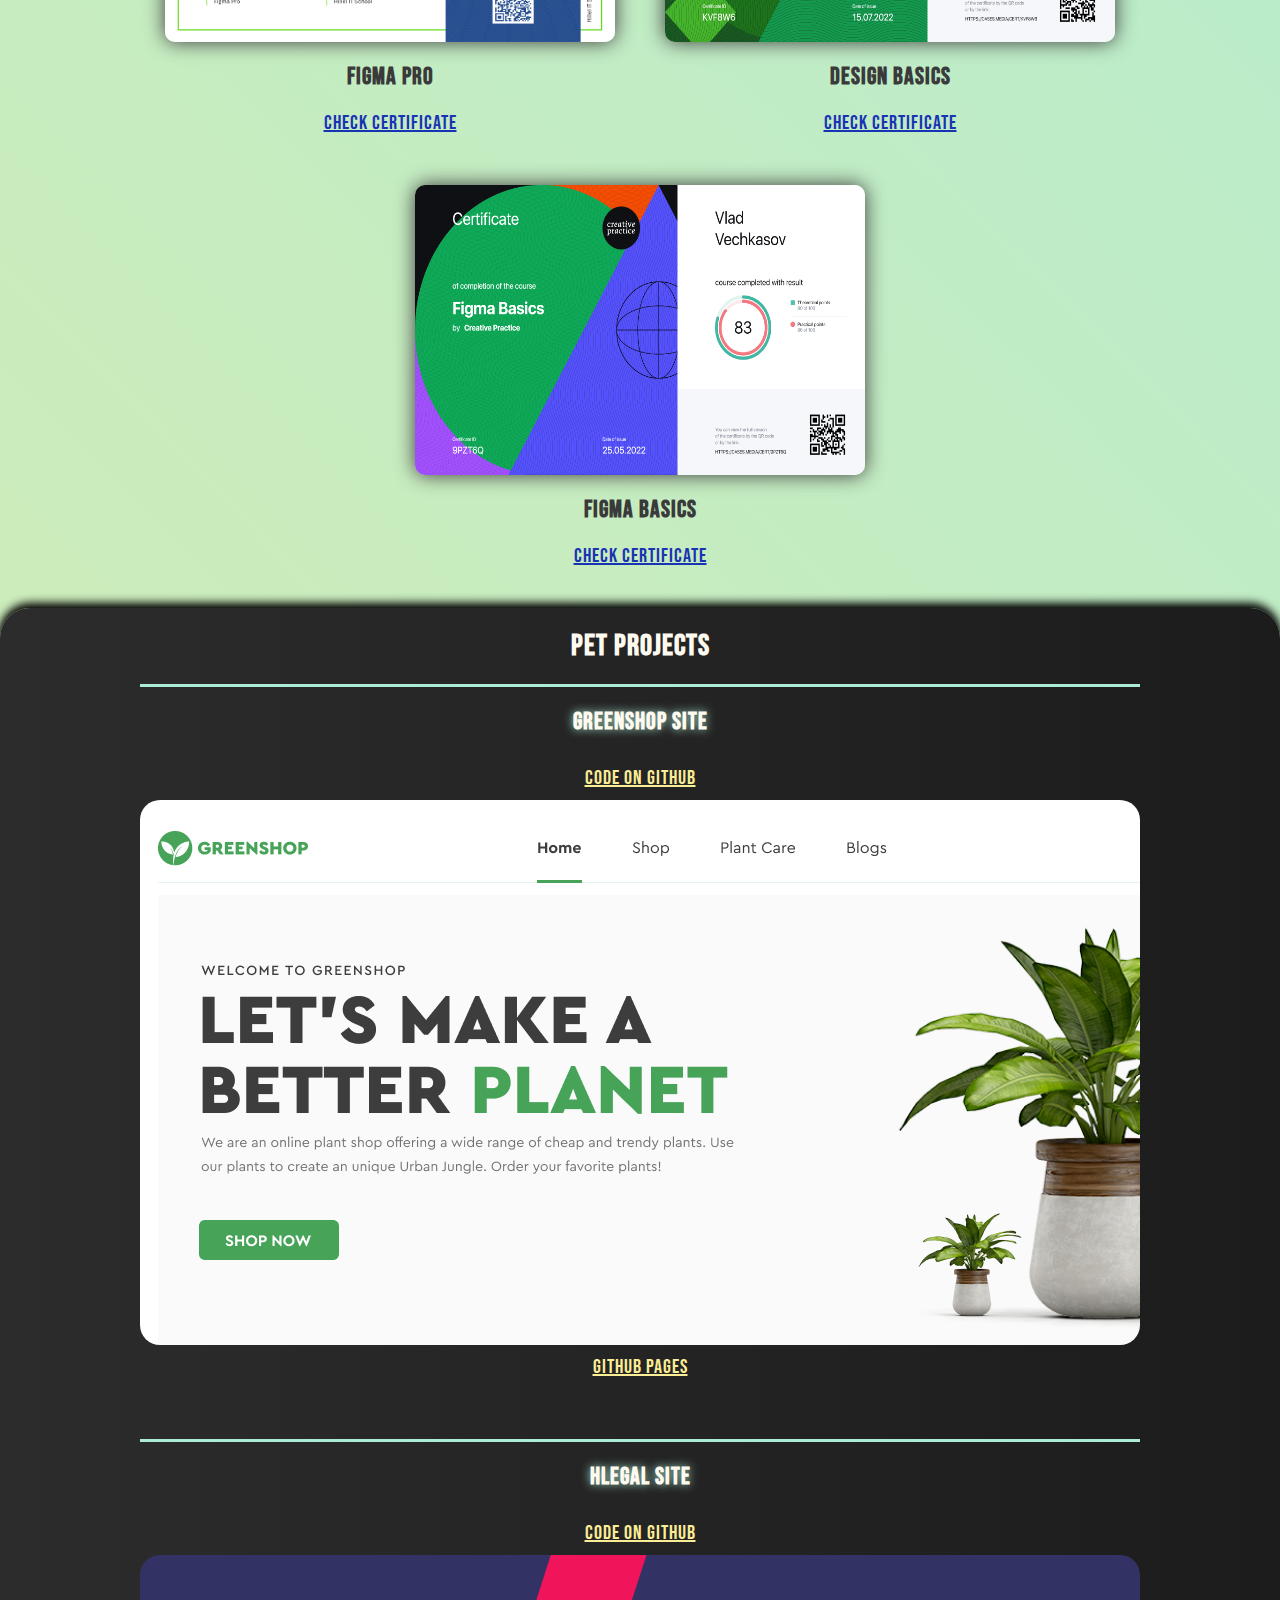
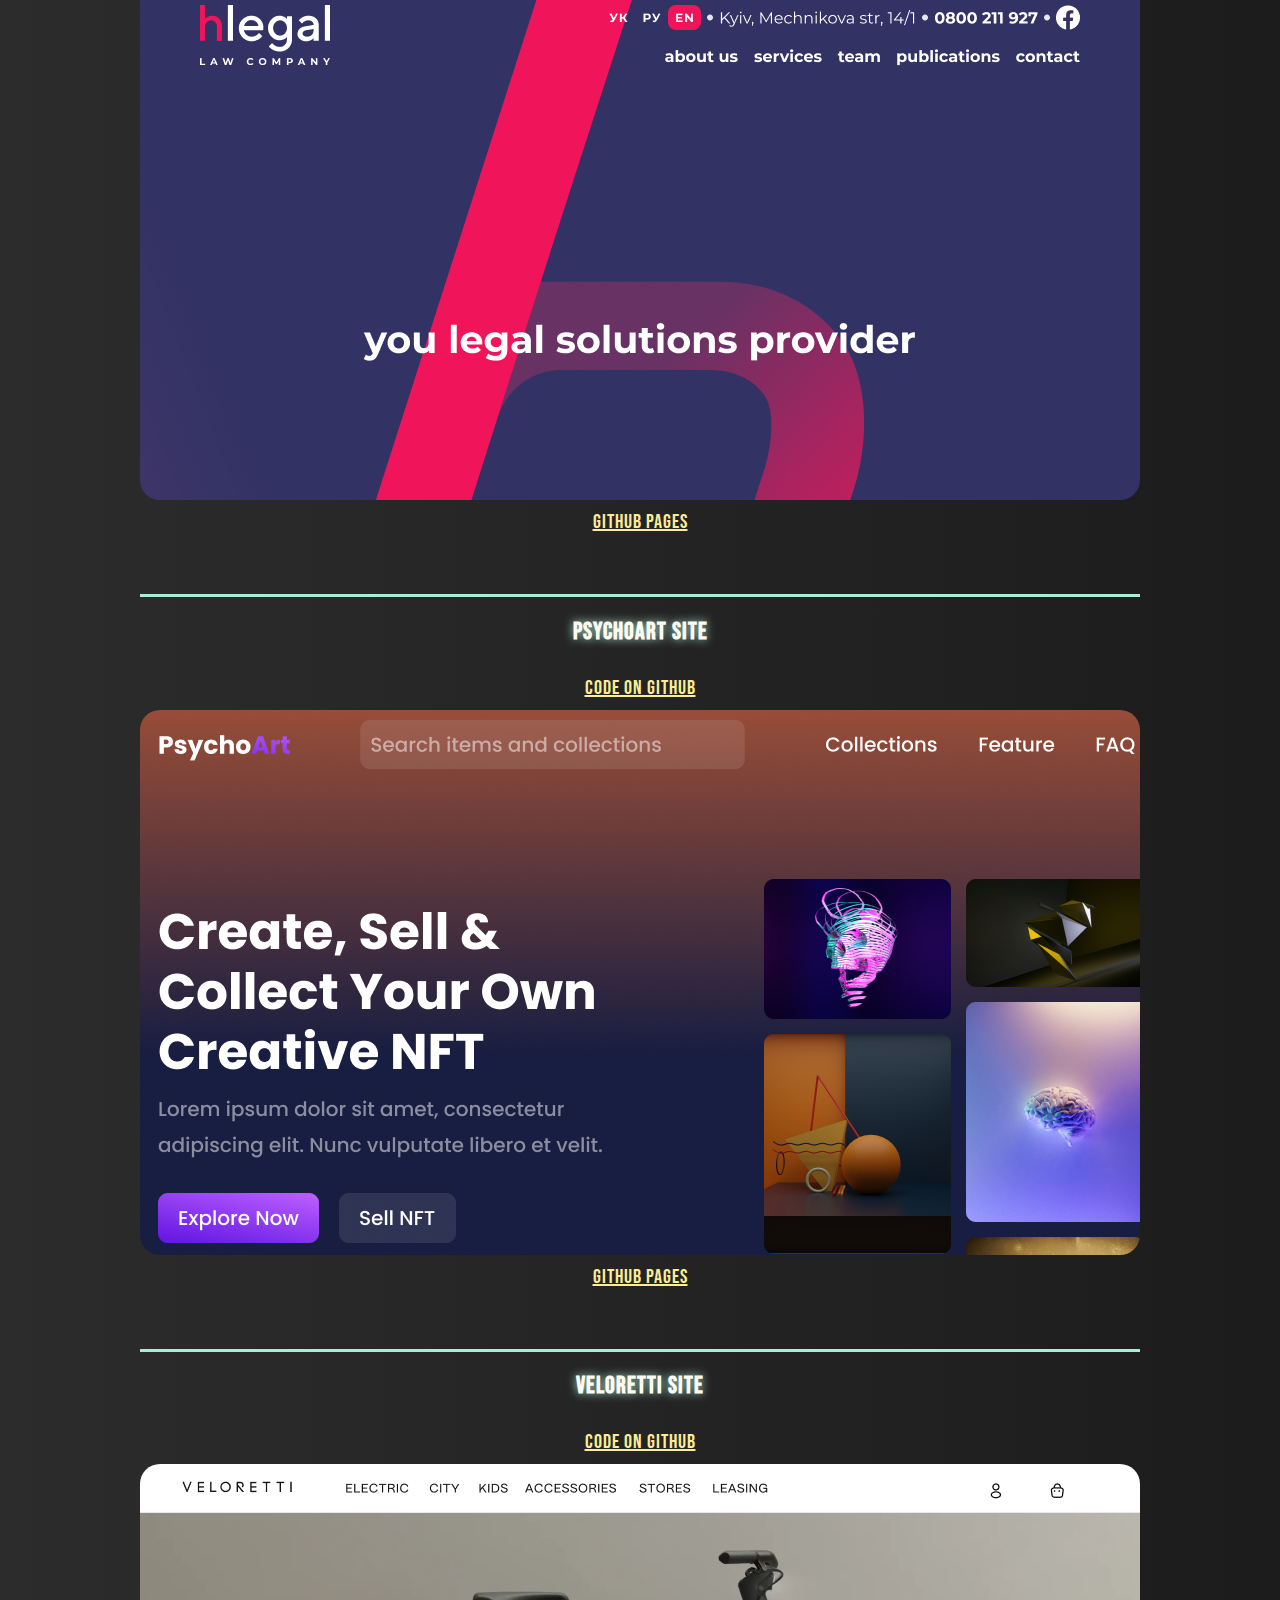
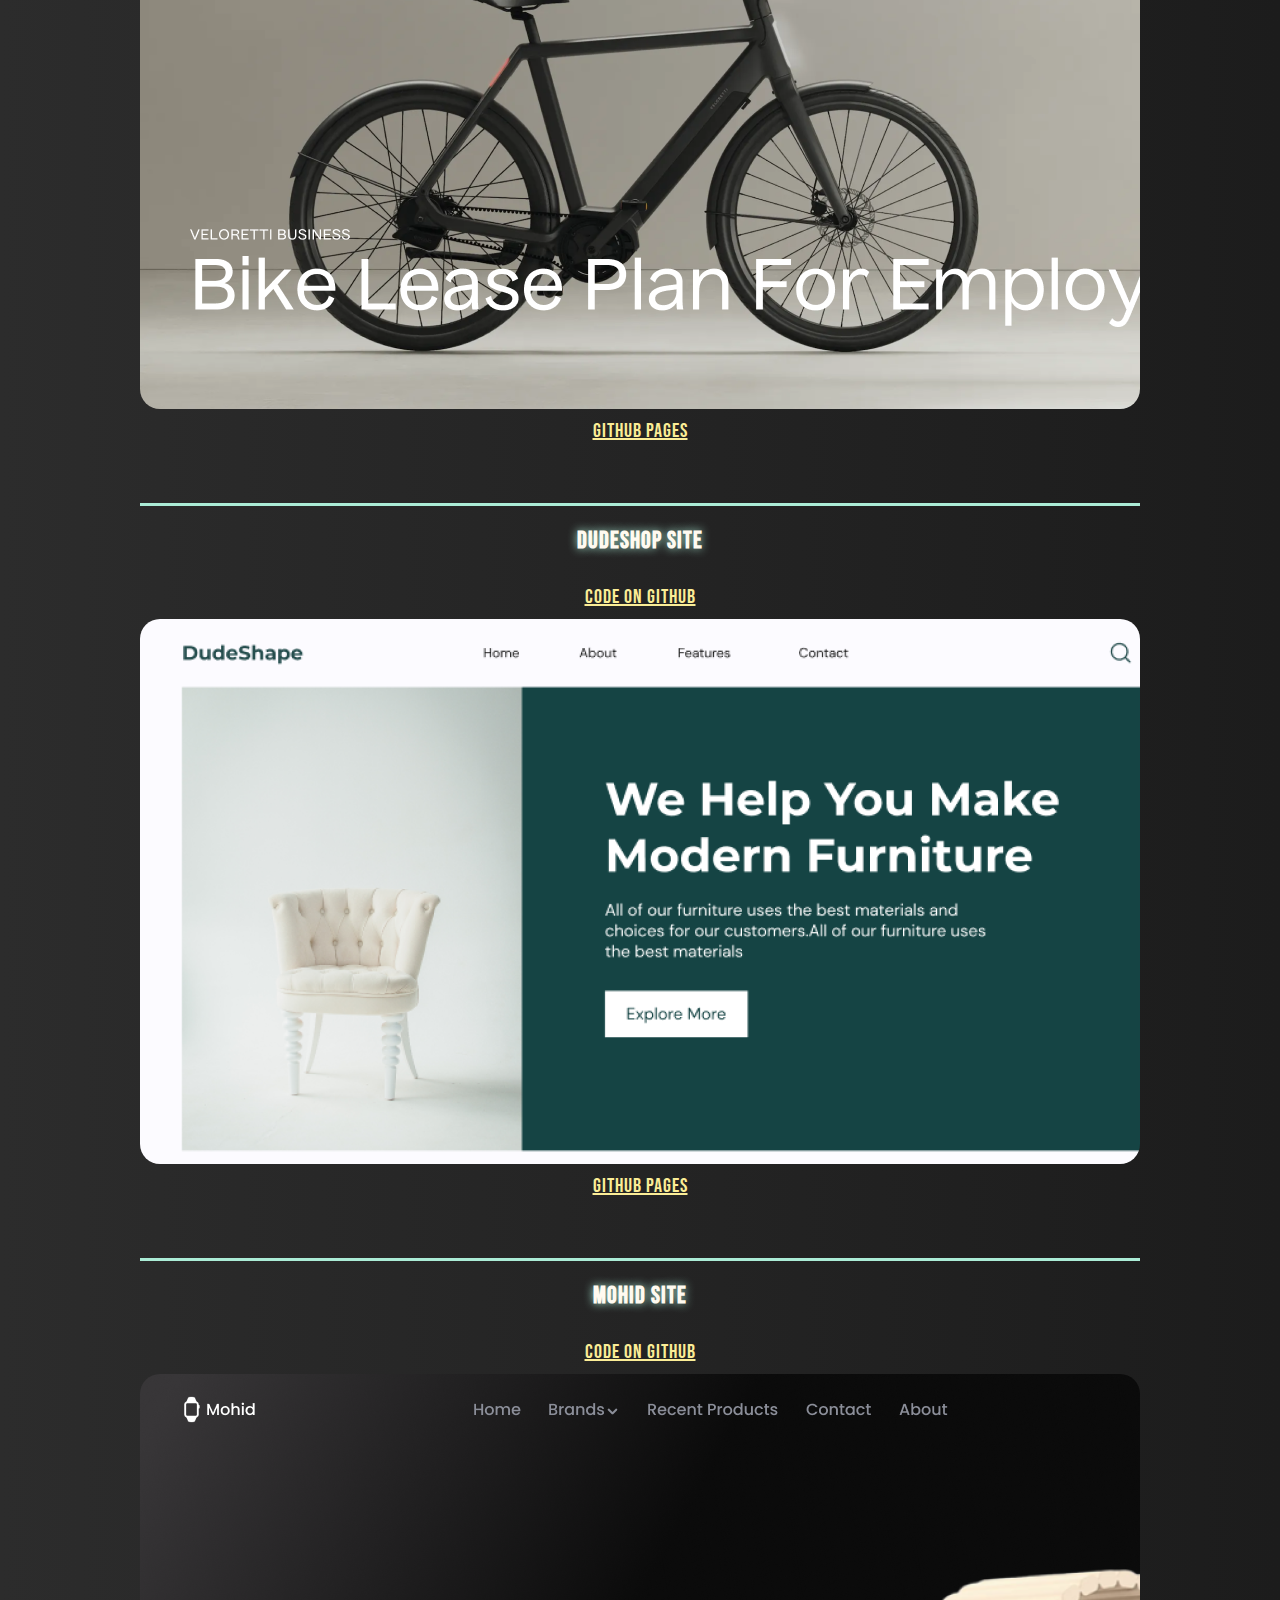
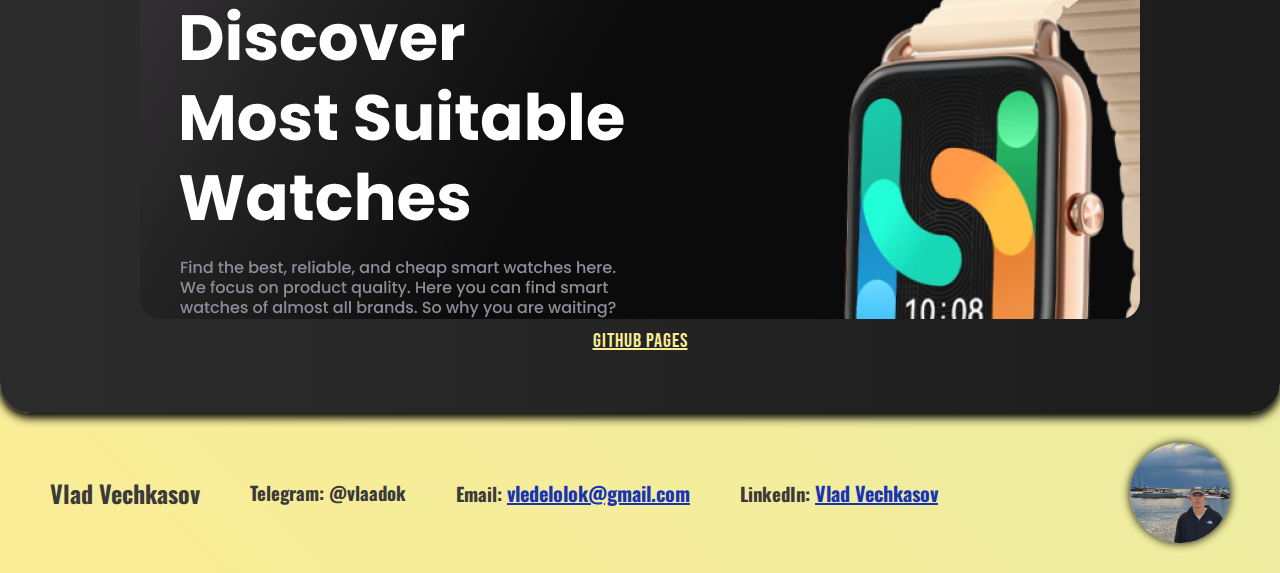
==== commit d301d36c: "Add new project site" ====
--- a/index.html
+++ b/index.html
@@ -131,6 +131,16 @@
             >
           </div>
           <div class="item-proj">
+            <h2>PsychoArt site</h2>
+            <a href="https://github.com/vlad0ok/PsychoArtSite_Project"
+              >Code on GitHub</a
+            >
+            <img src="images/banner-psychoart.png" alt="PsychoArt project" />
+            <a href="https://vlad0ok.github.io/PsychoArtSite_Project/"
+              >GitHub Pages</a
+            >
+          </div>
+          <div class="item-proj">
             <h2>Veloretti site</h2>
             <a href="https://github.com/vlad0ok/VelorettiSite_Project"
               >Code on GitHub</a
--- a/css/style.css
+++ b/css/style.css
@@ -31,6 +31,7 @@
   font-family: "Oswald", serif;
   letter-spacing: 1px;
   font-weight: 700;
+  color: #3a3a3a;
   background: linear-gradient(45deg, #fbed96 0%, #abecd6 100%);
   box-shadow: 0 0 10px #85ffbd;
   border: none;
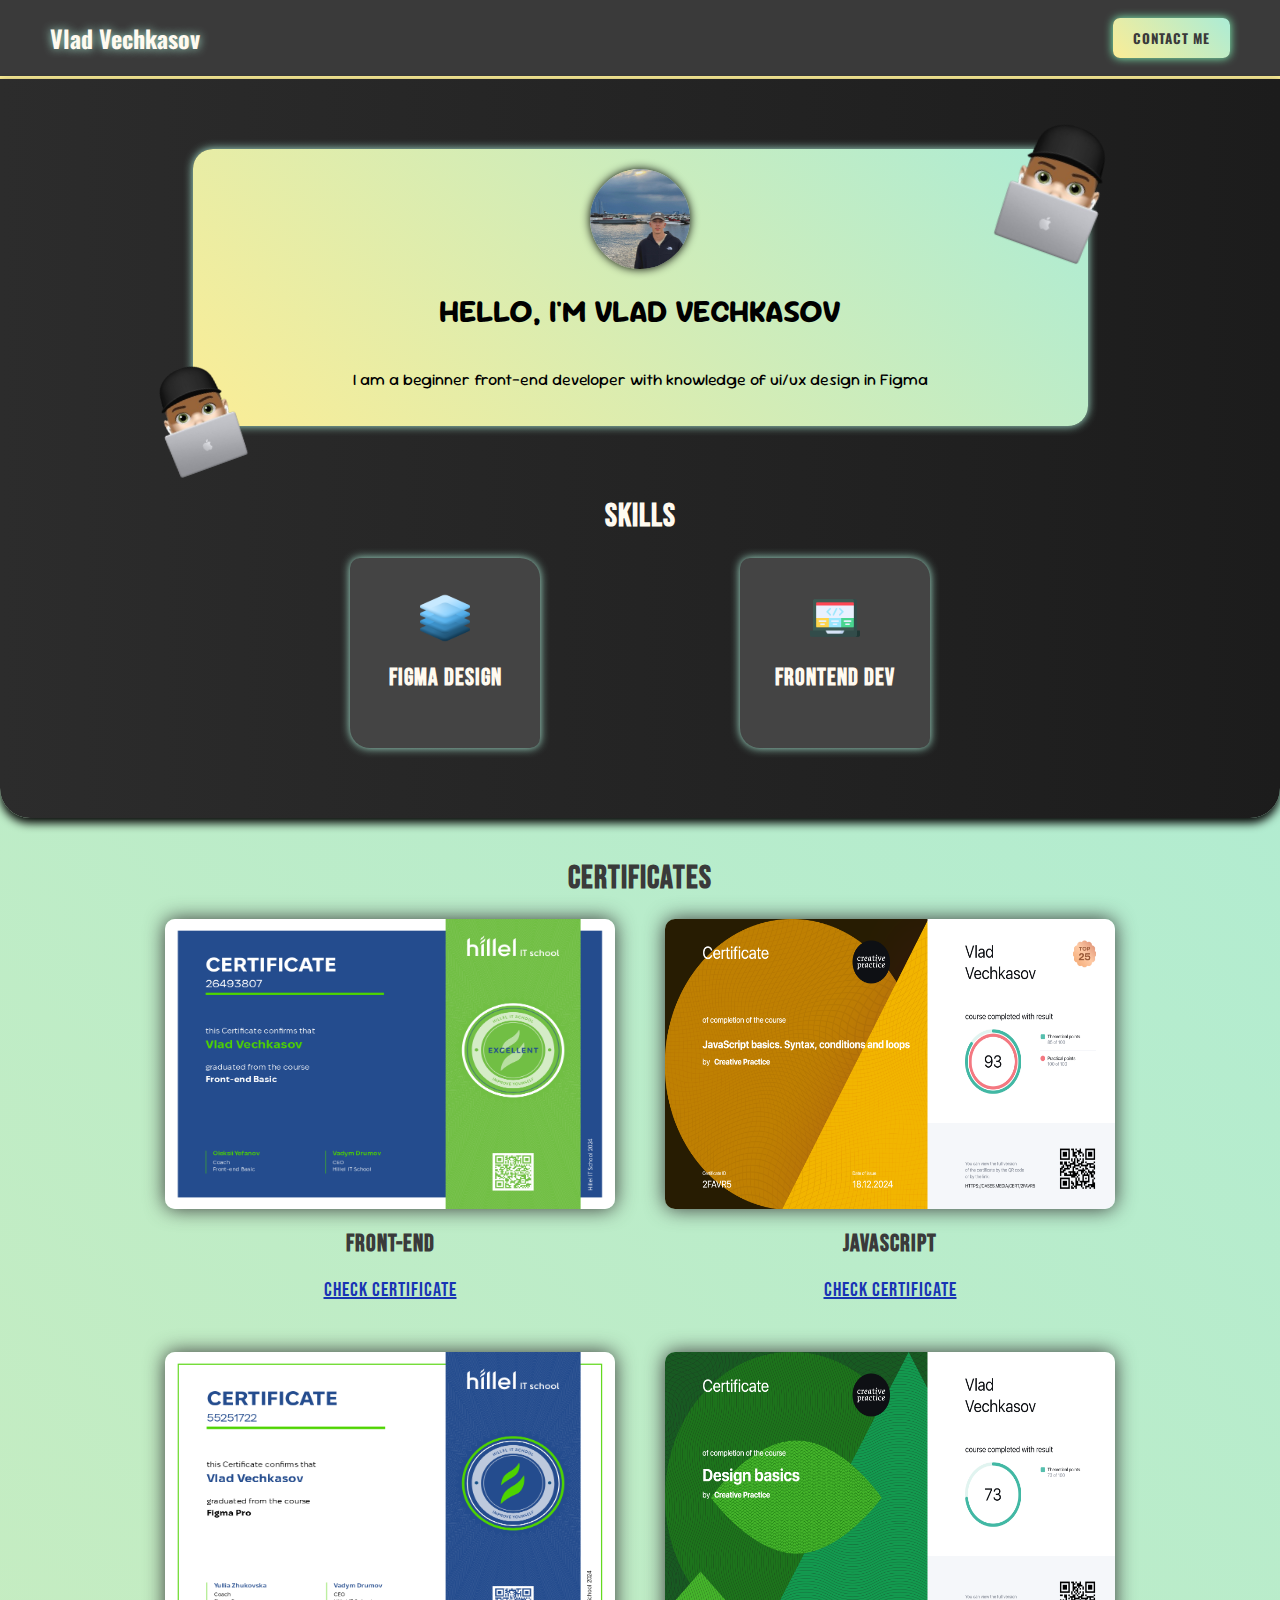
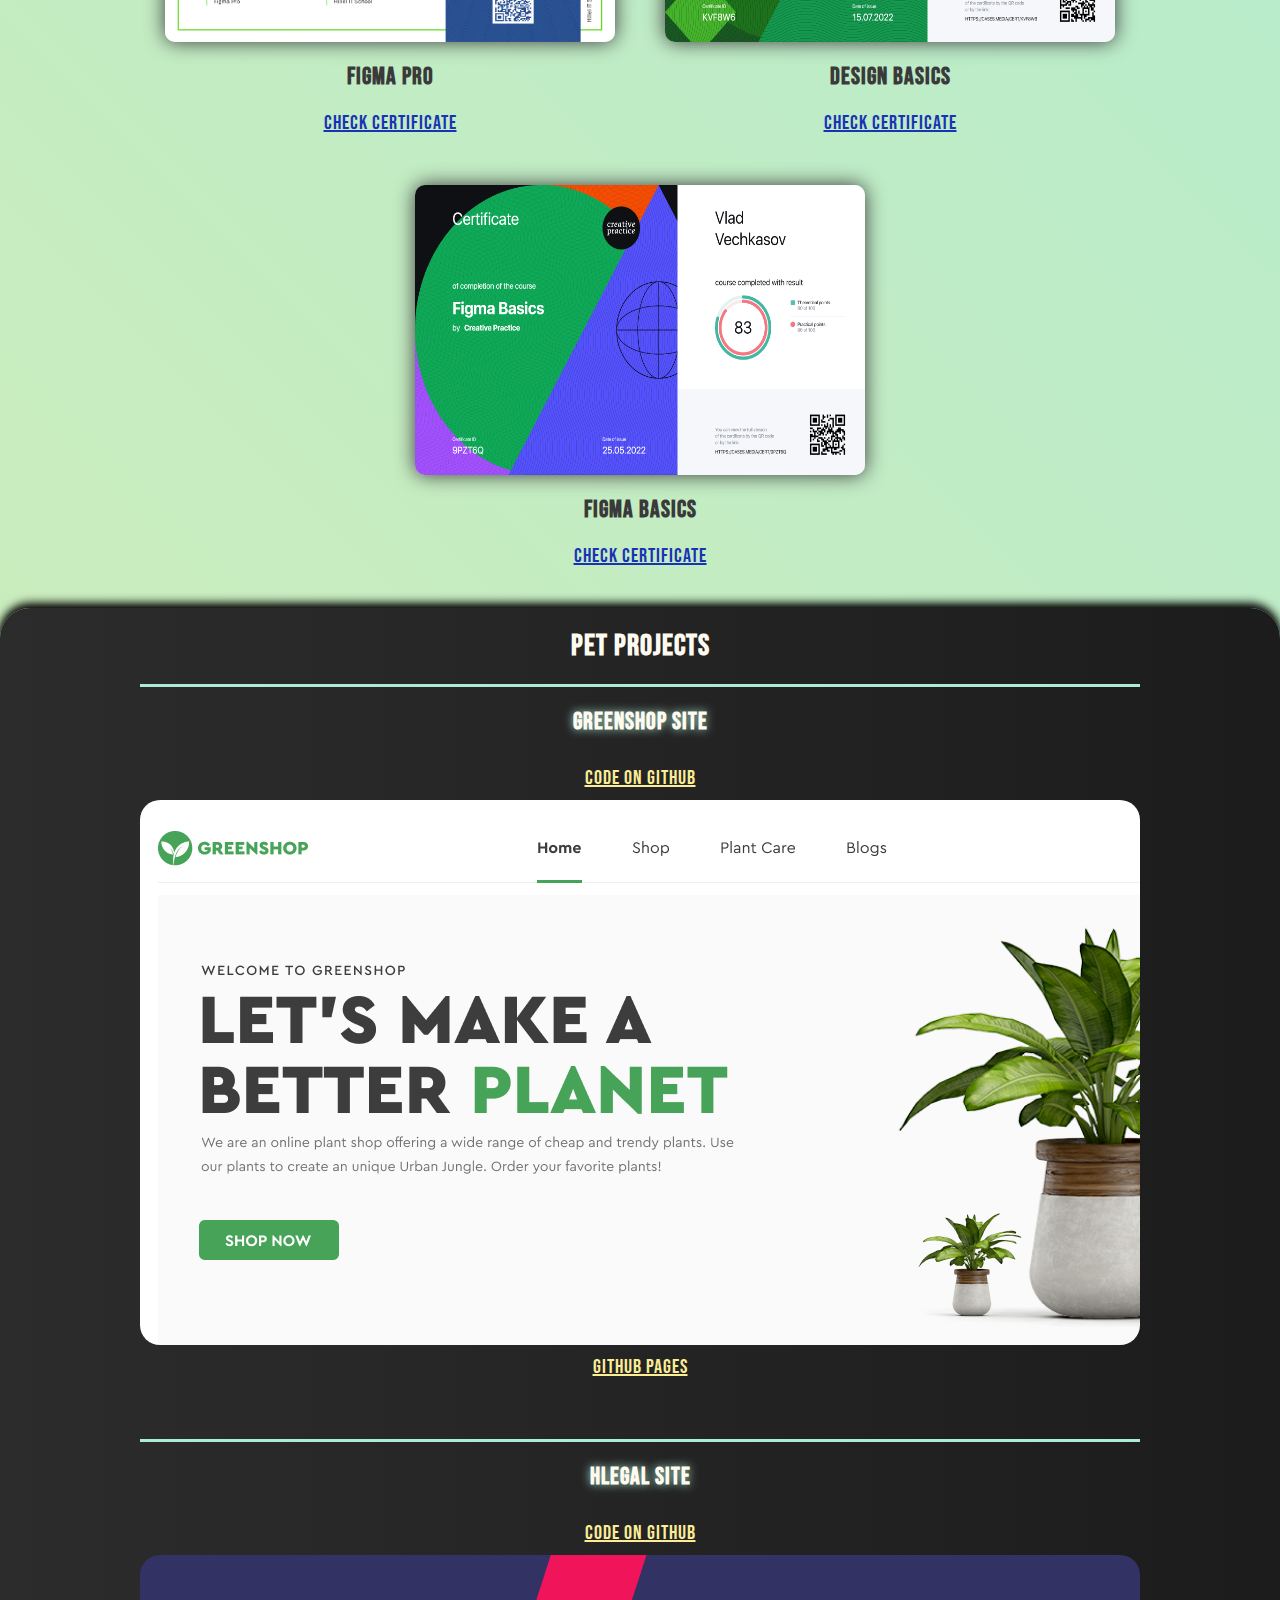
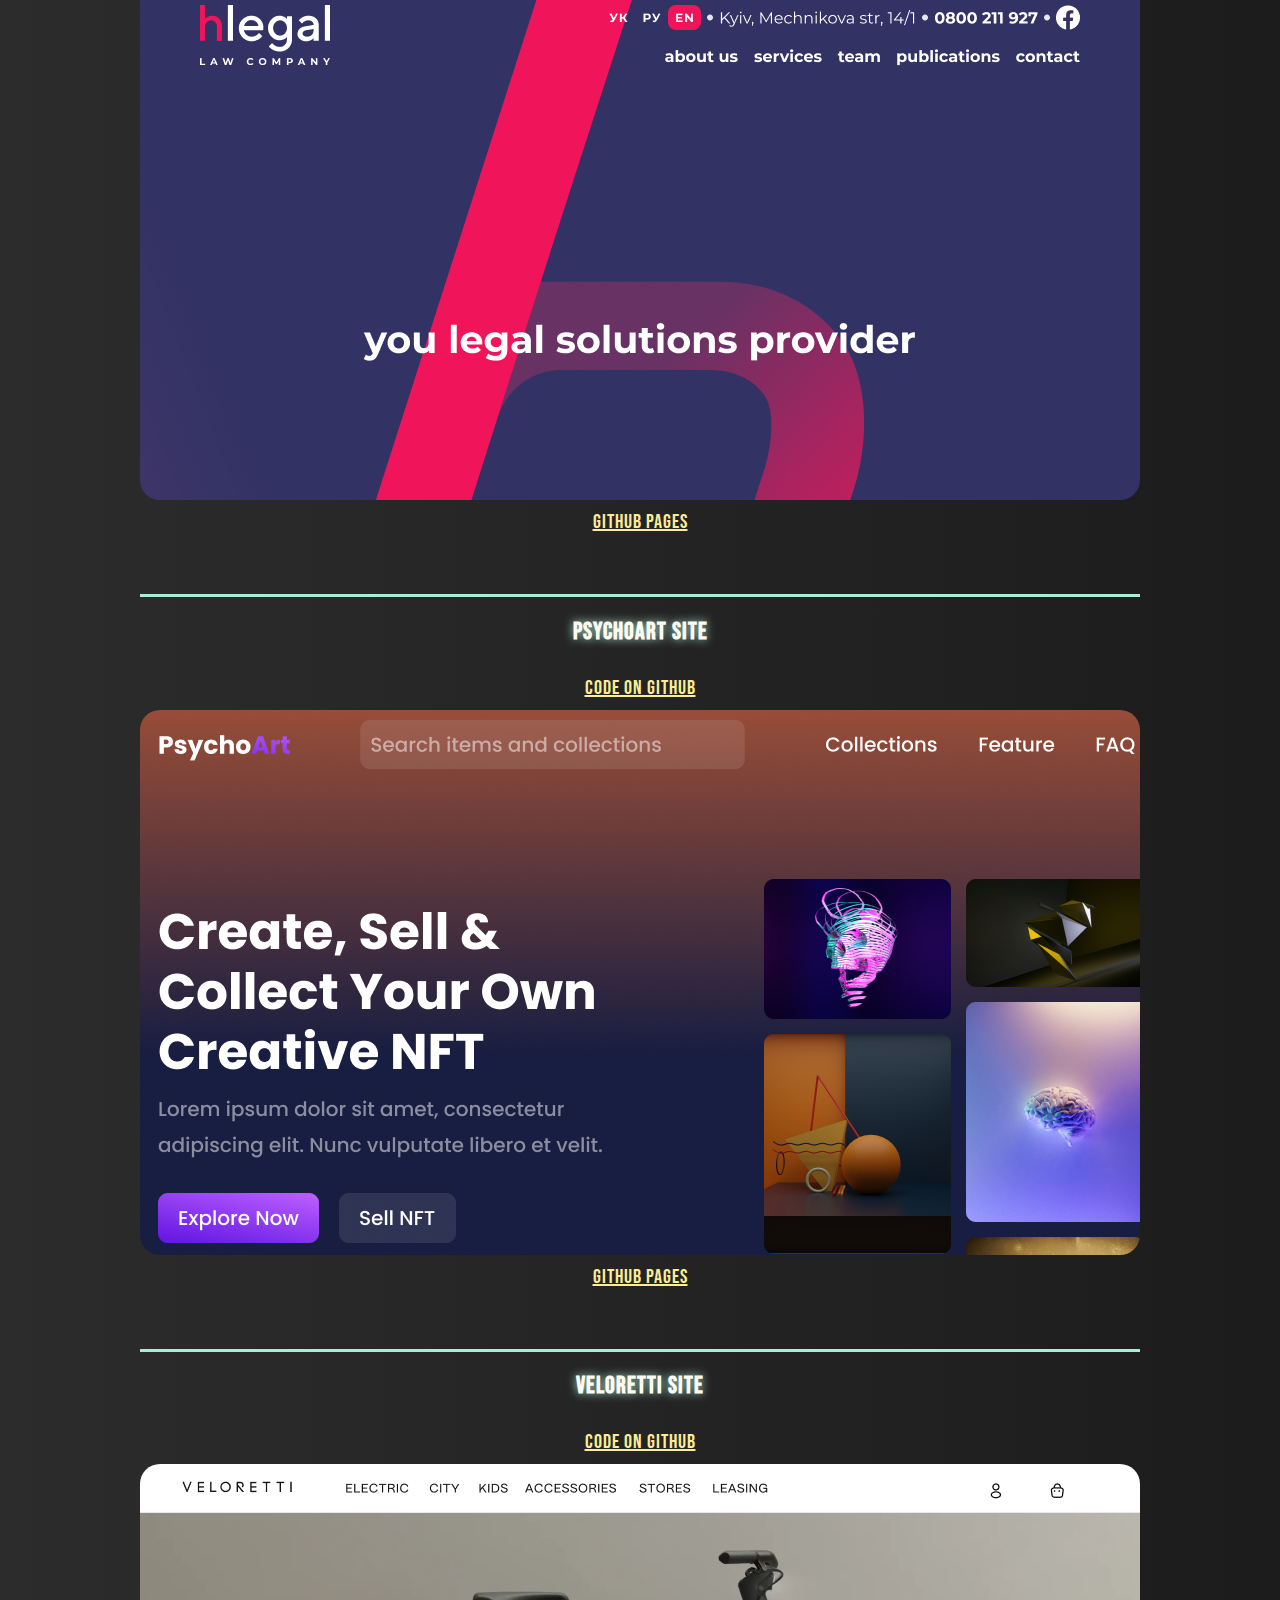
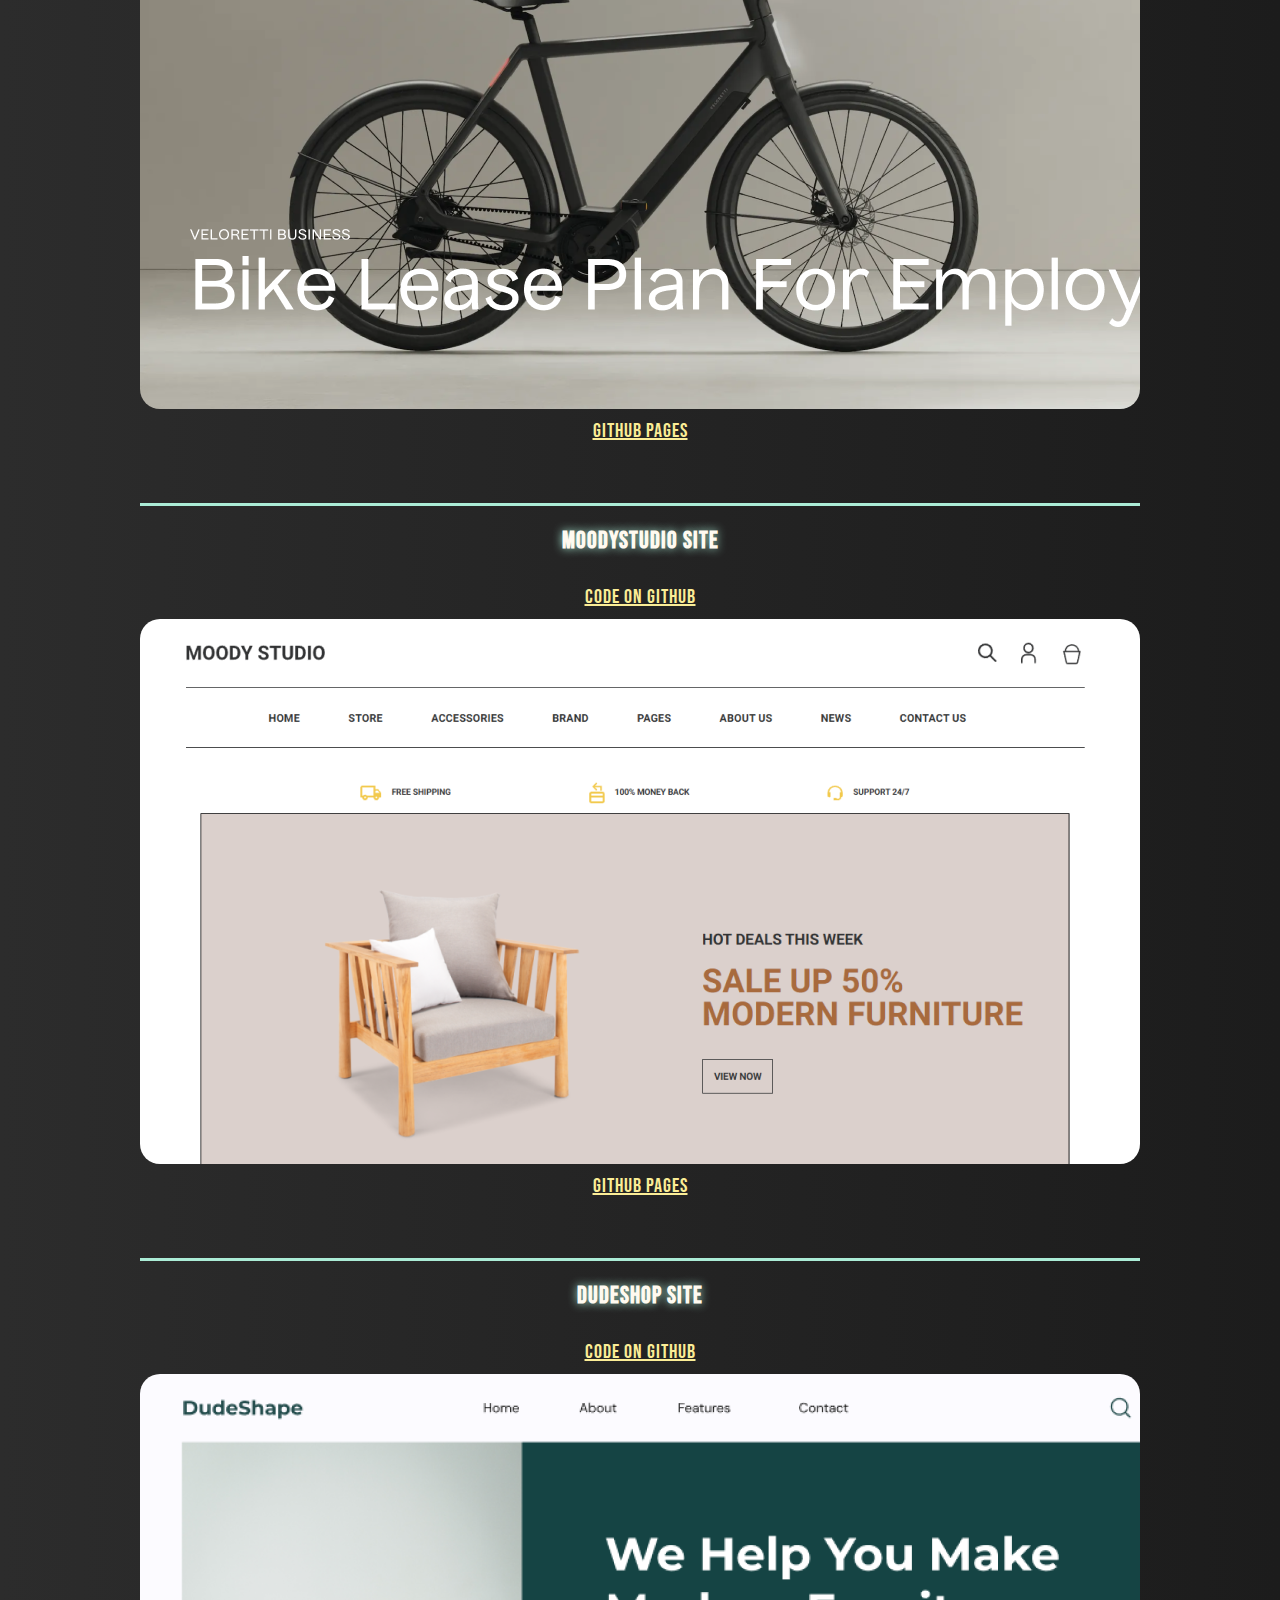
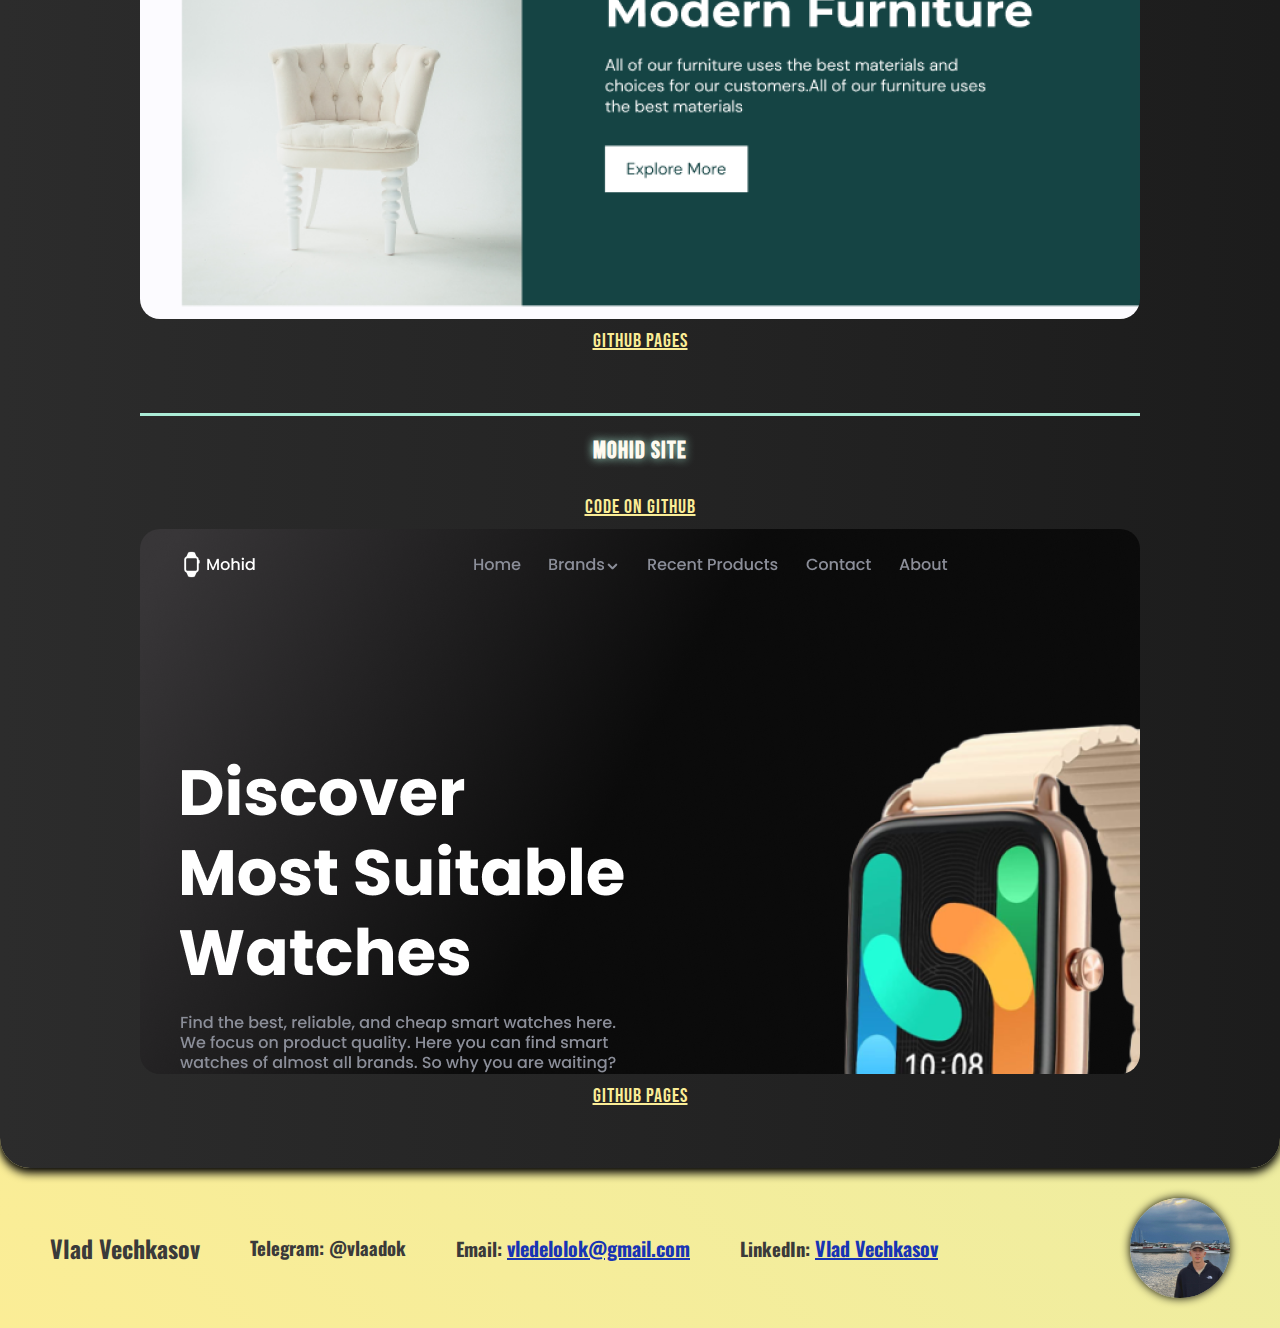
==== commit 877b9453: "Add new project" ====
--- a/index.html
+++ b/index.html
@@ -151,6 +151,16 @@
             >
           </div>
           <div class="item-proj">
+            <h2>MoodyStudio site</h2>
+            <a href="https://github.com/vlad0ok/MoodyStudioSite_Project"
+              >Code on GitHub</a
+            >
+            <img src="images/banner-moodystudio.png" alt="GreenShop project" />
+            <a href="https://vlad0ok.github.io/MoodyStudioSite_Project/"
+              >GitHub Pages</a
+            >
+          </div>
+          <div class="item-proj">
             <h2>DudeShop site</h2>
             <a href="https://github.com/vlad0ok/DudeShopSite_Project"
               >Code on GitHub</a
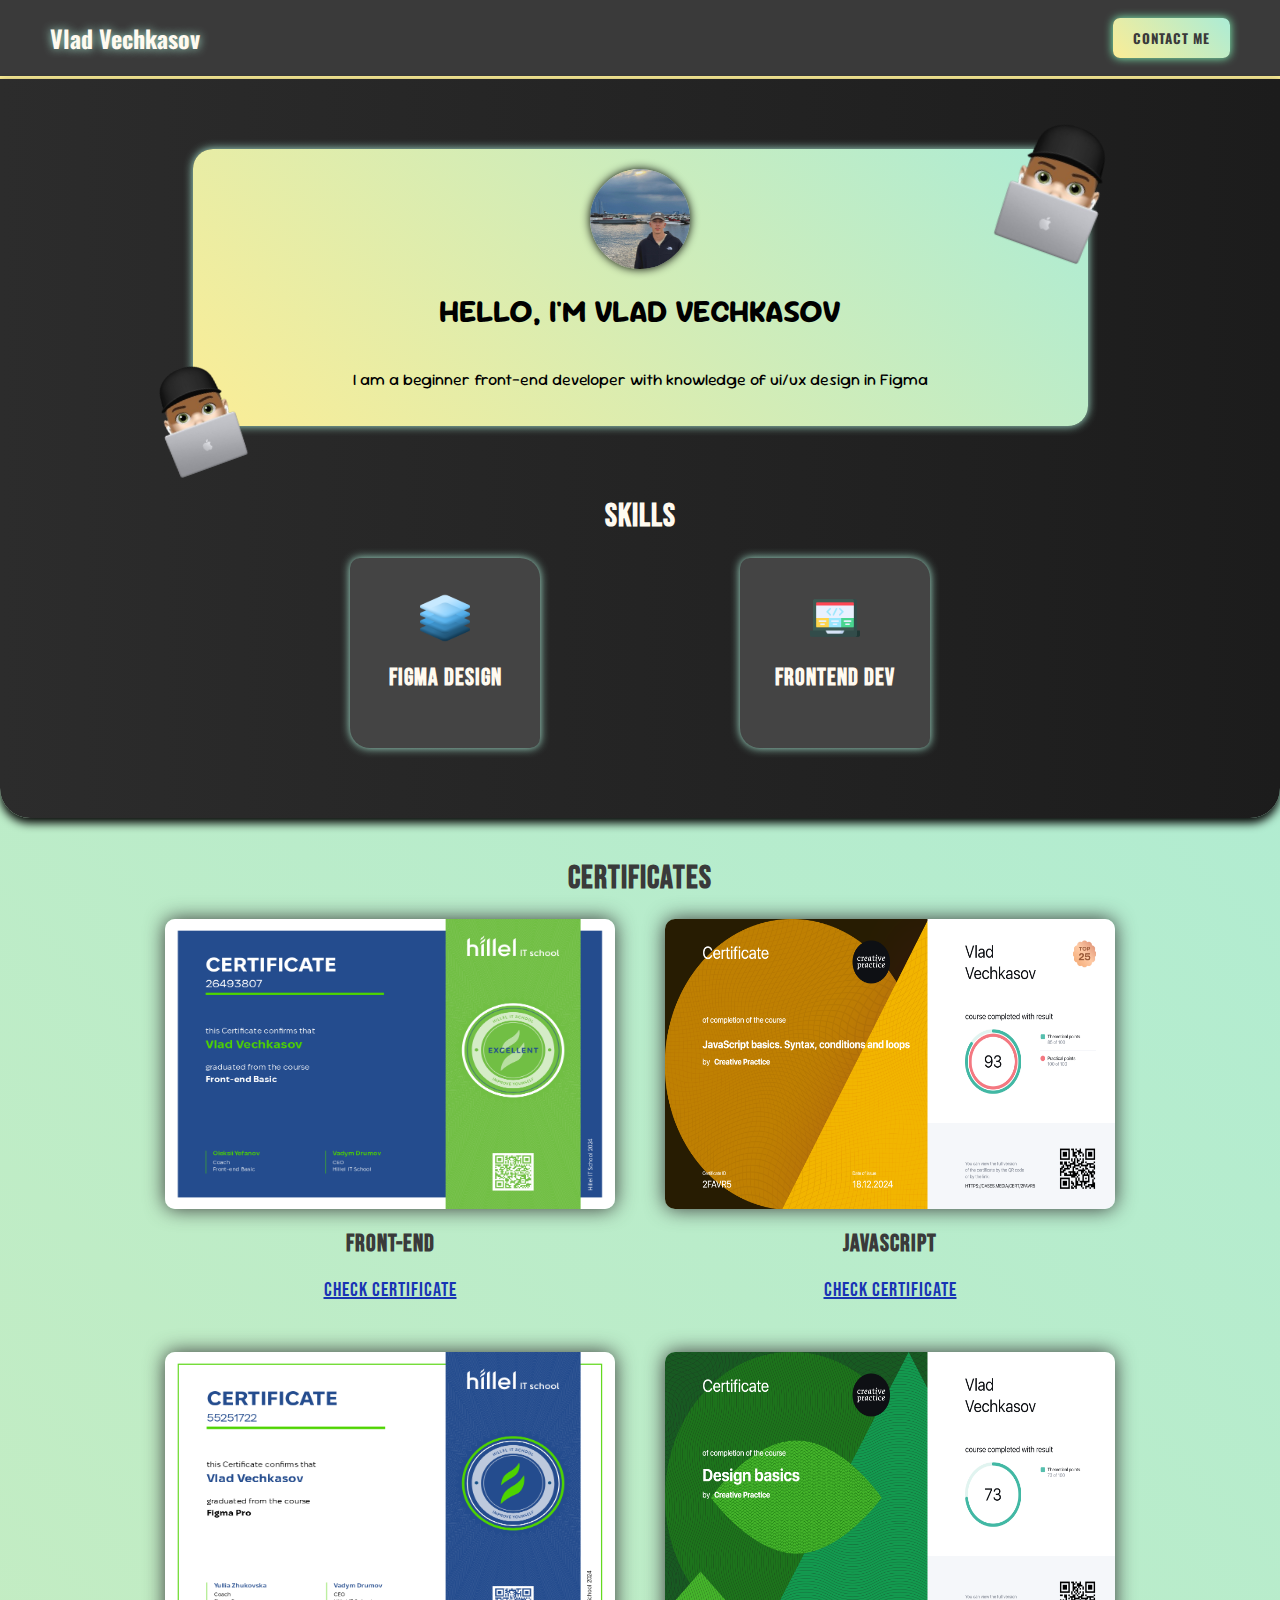
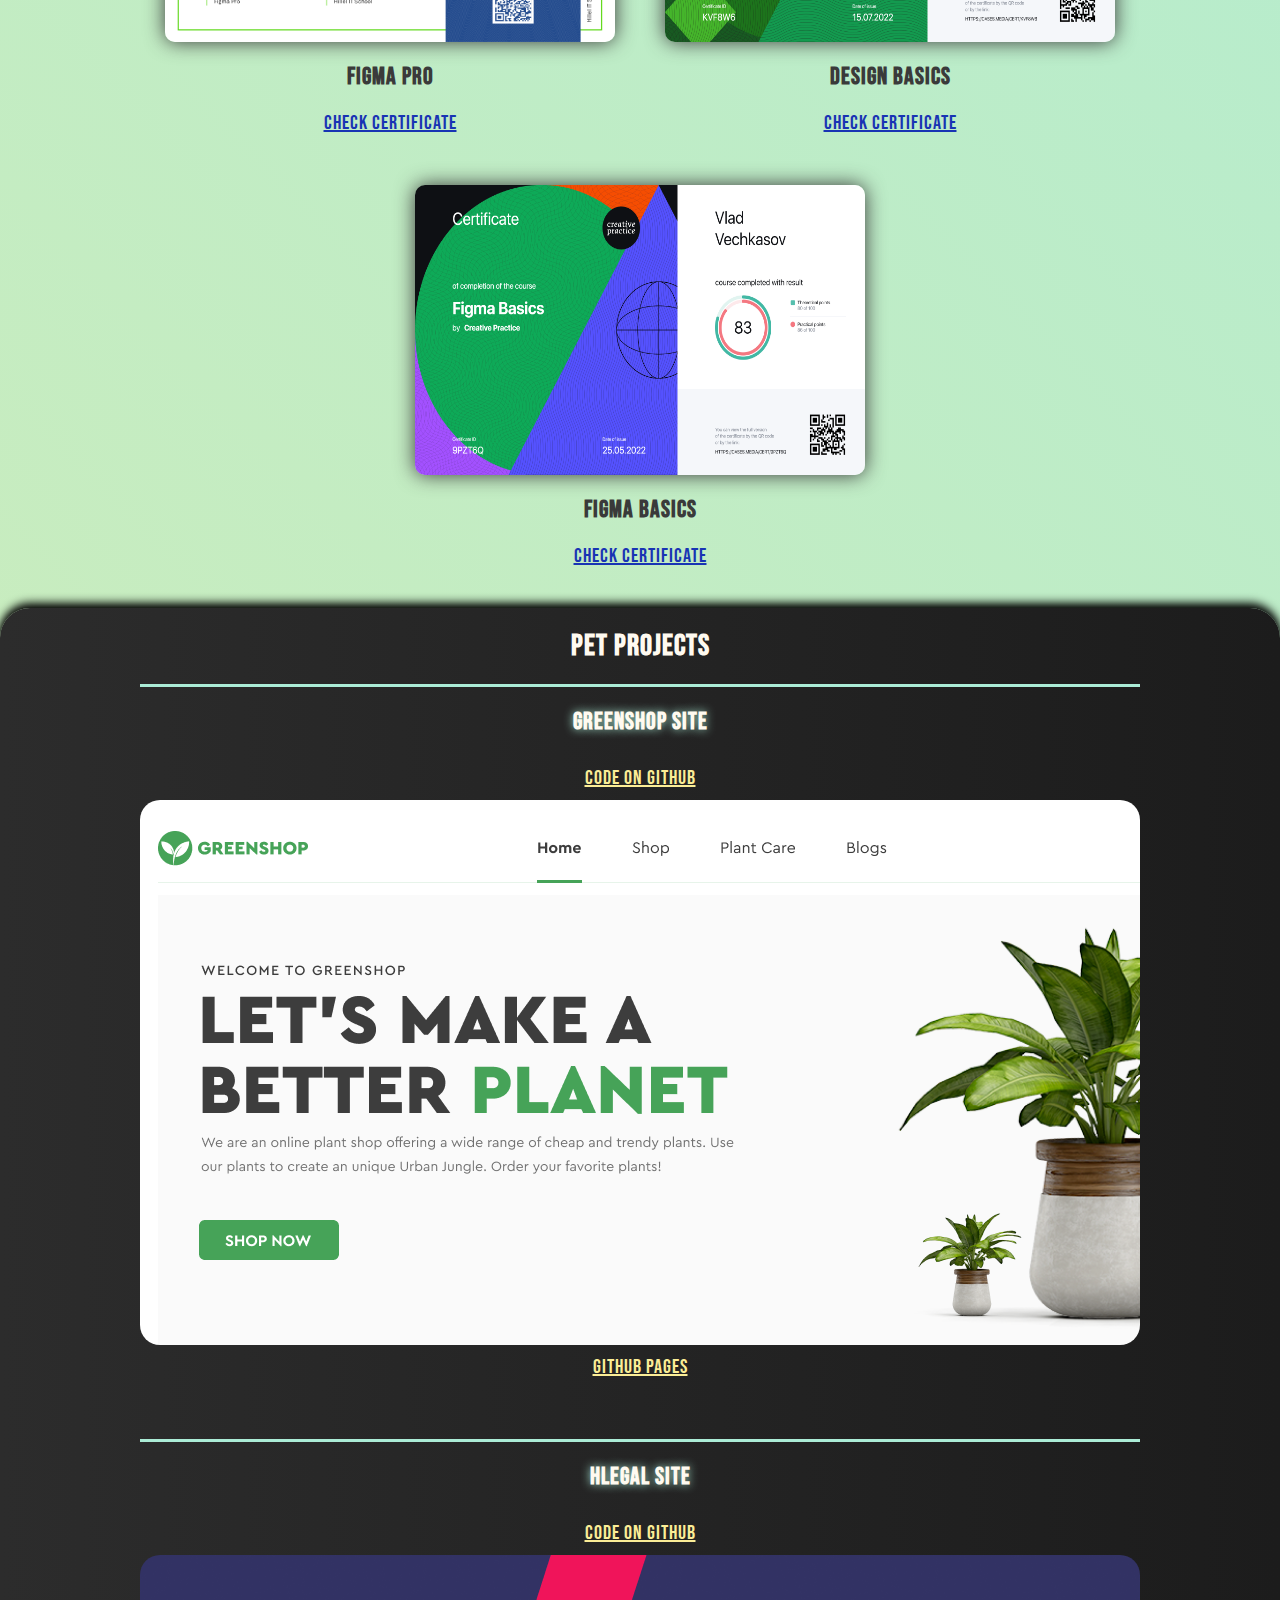
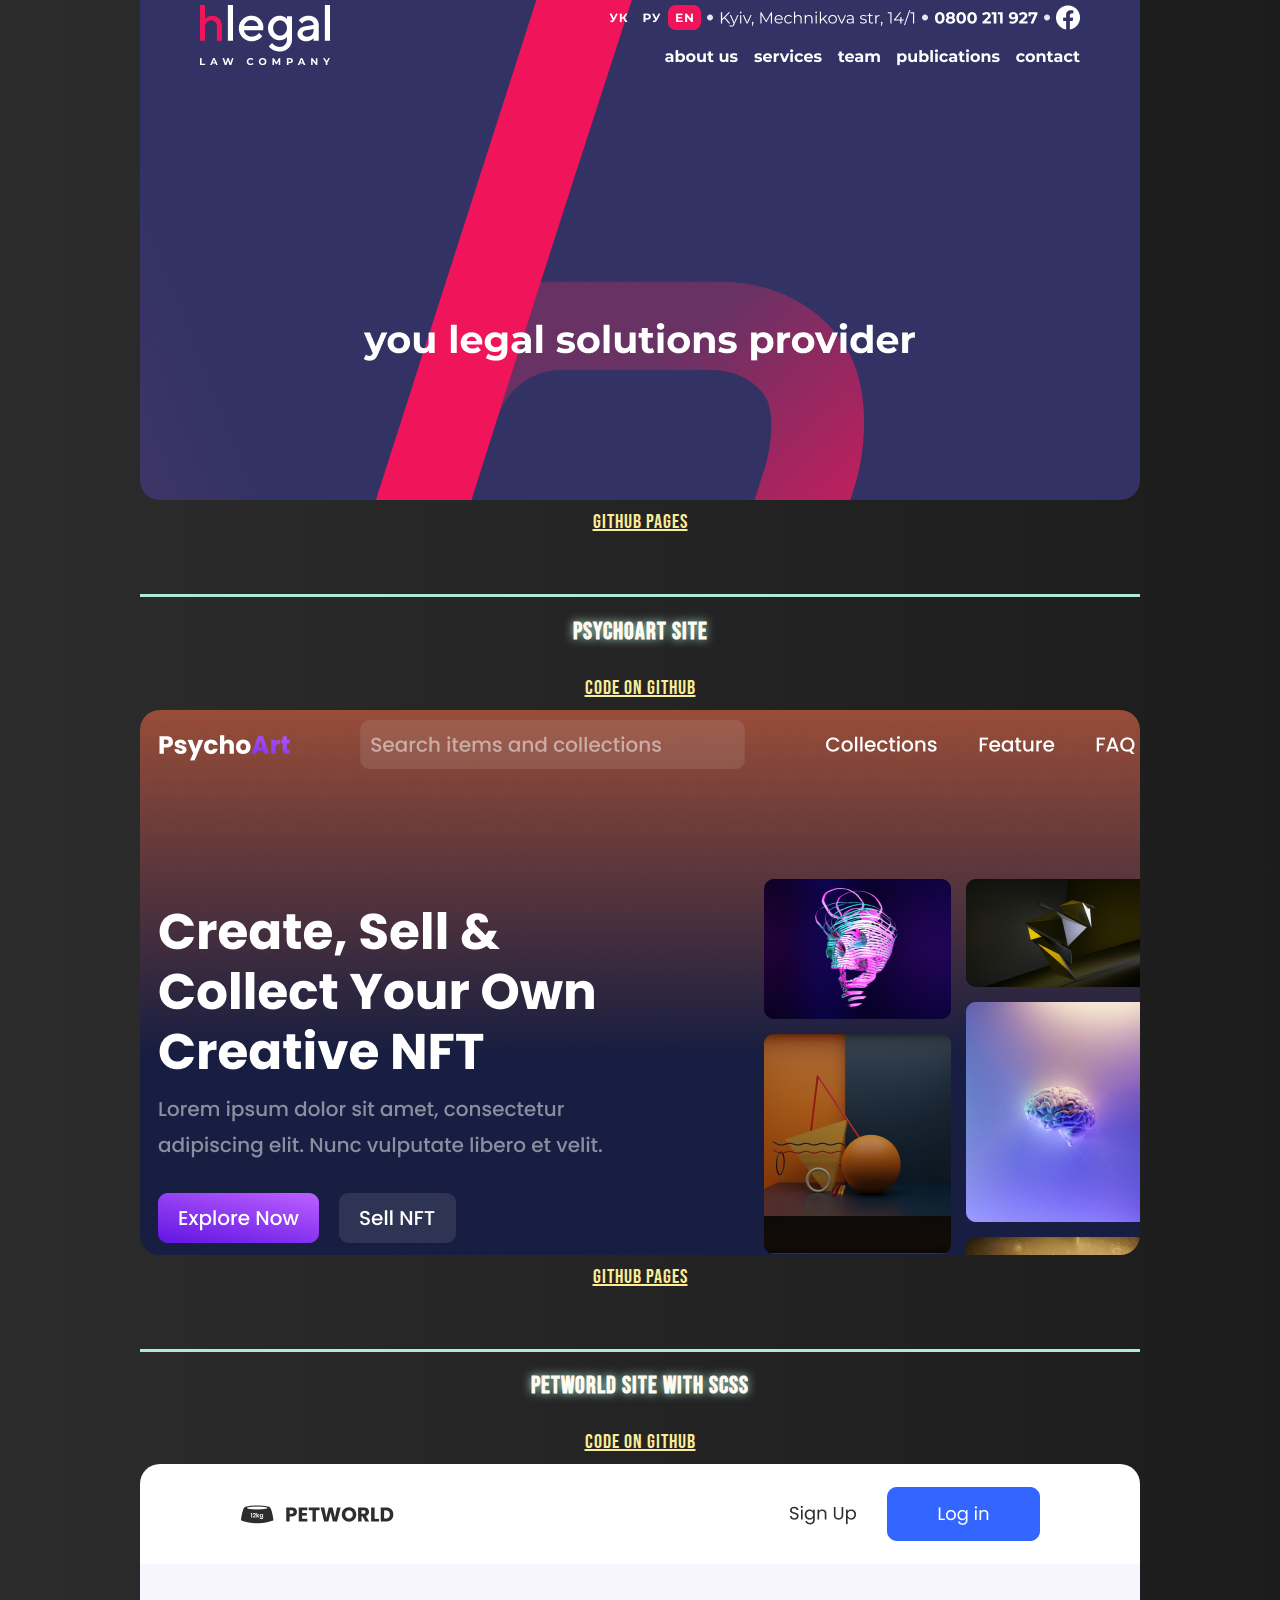
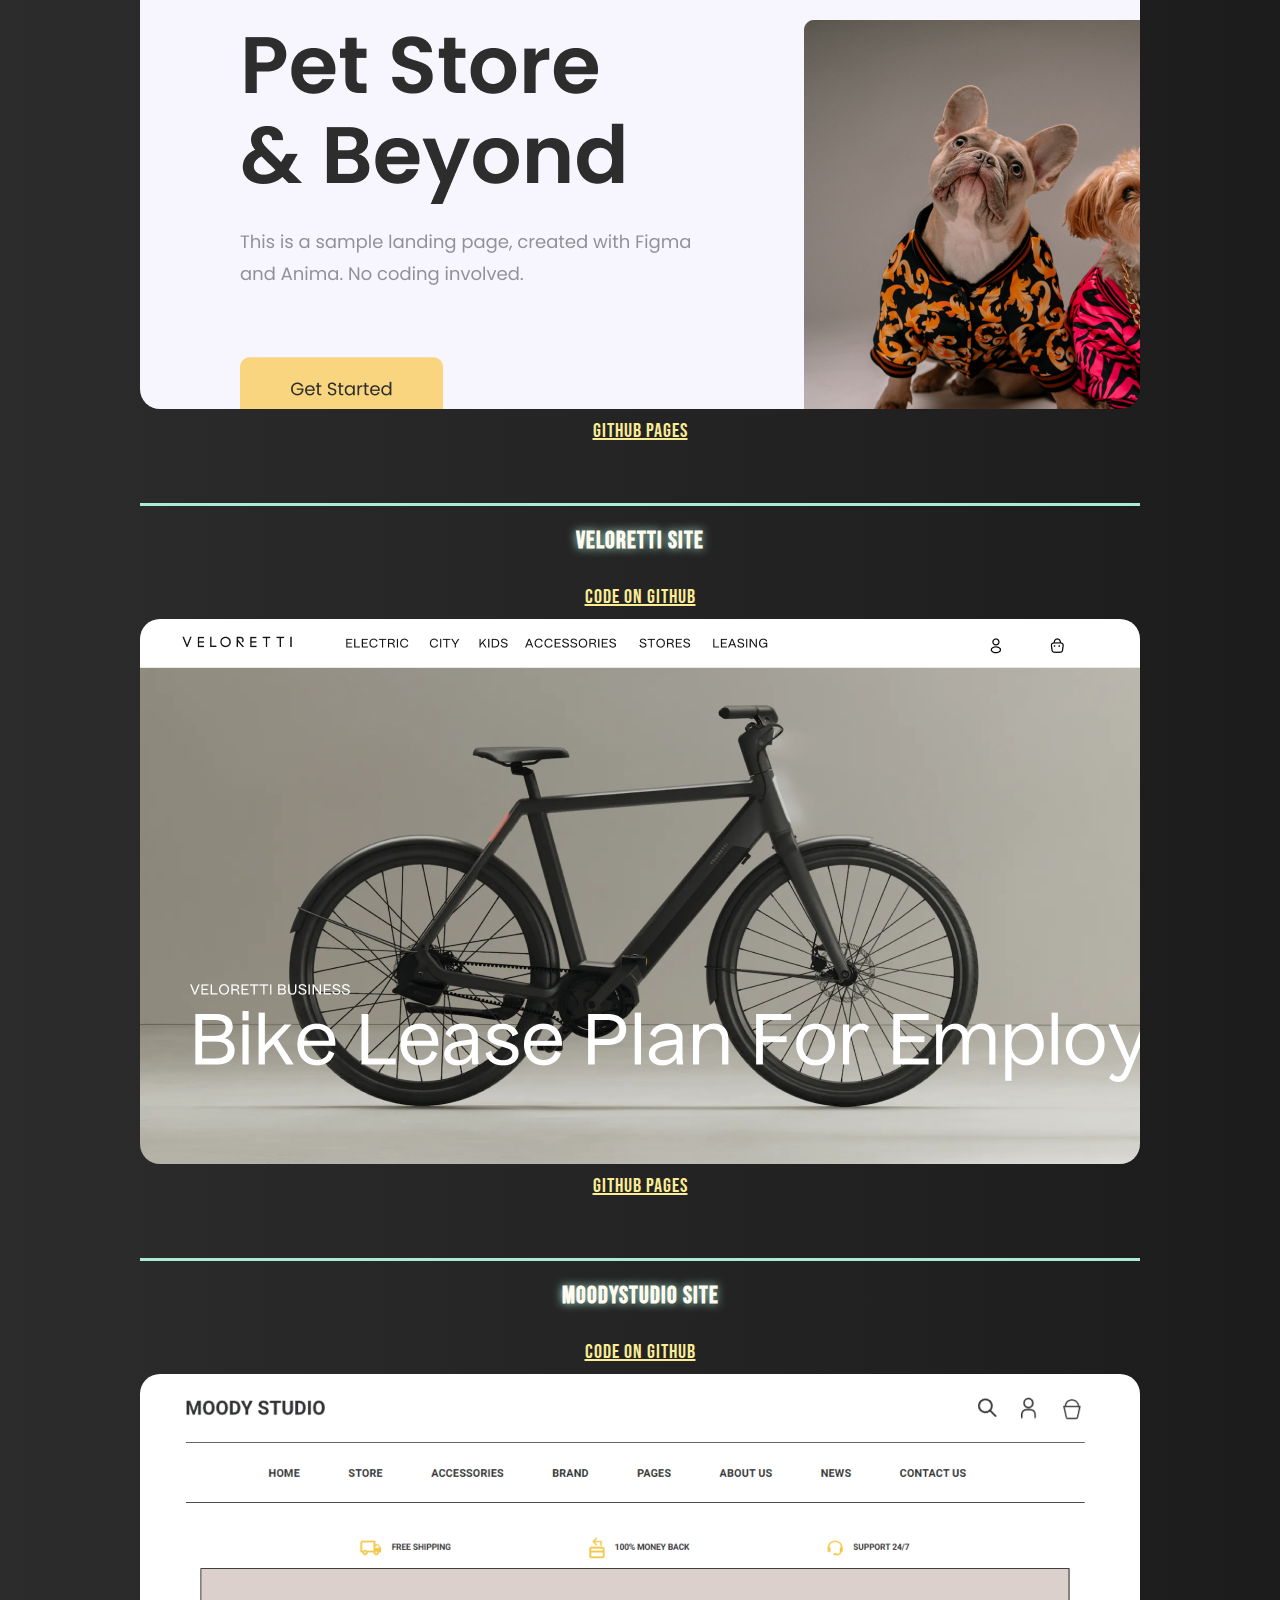
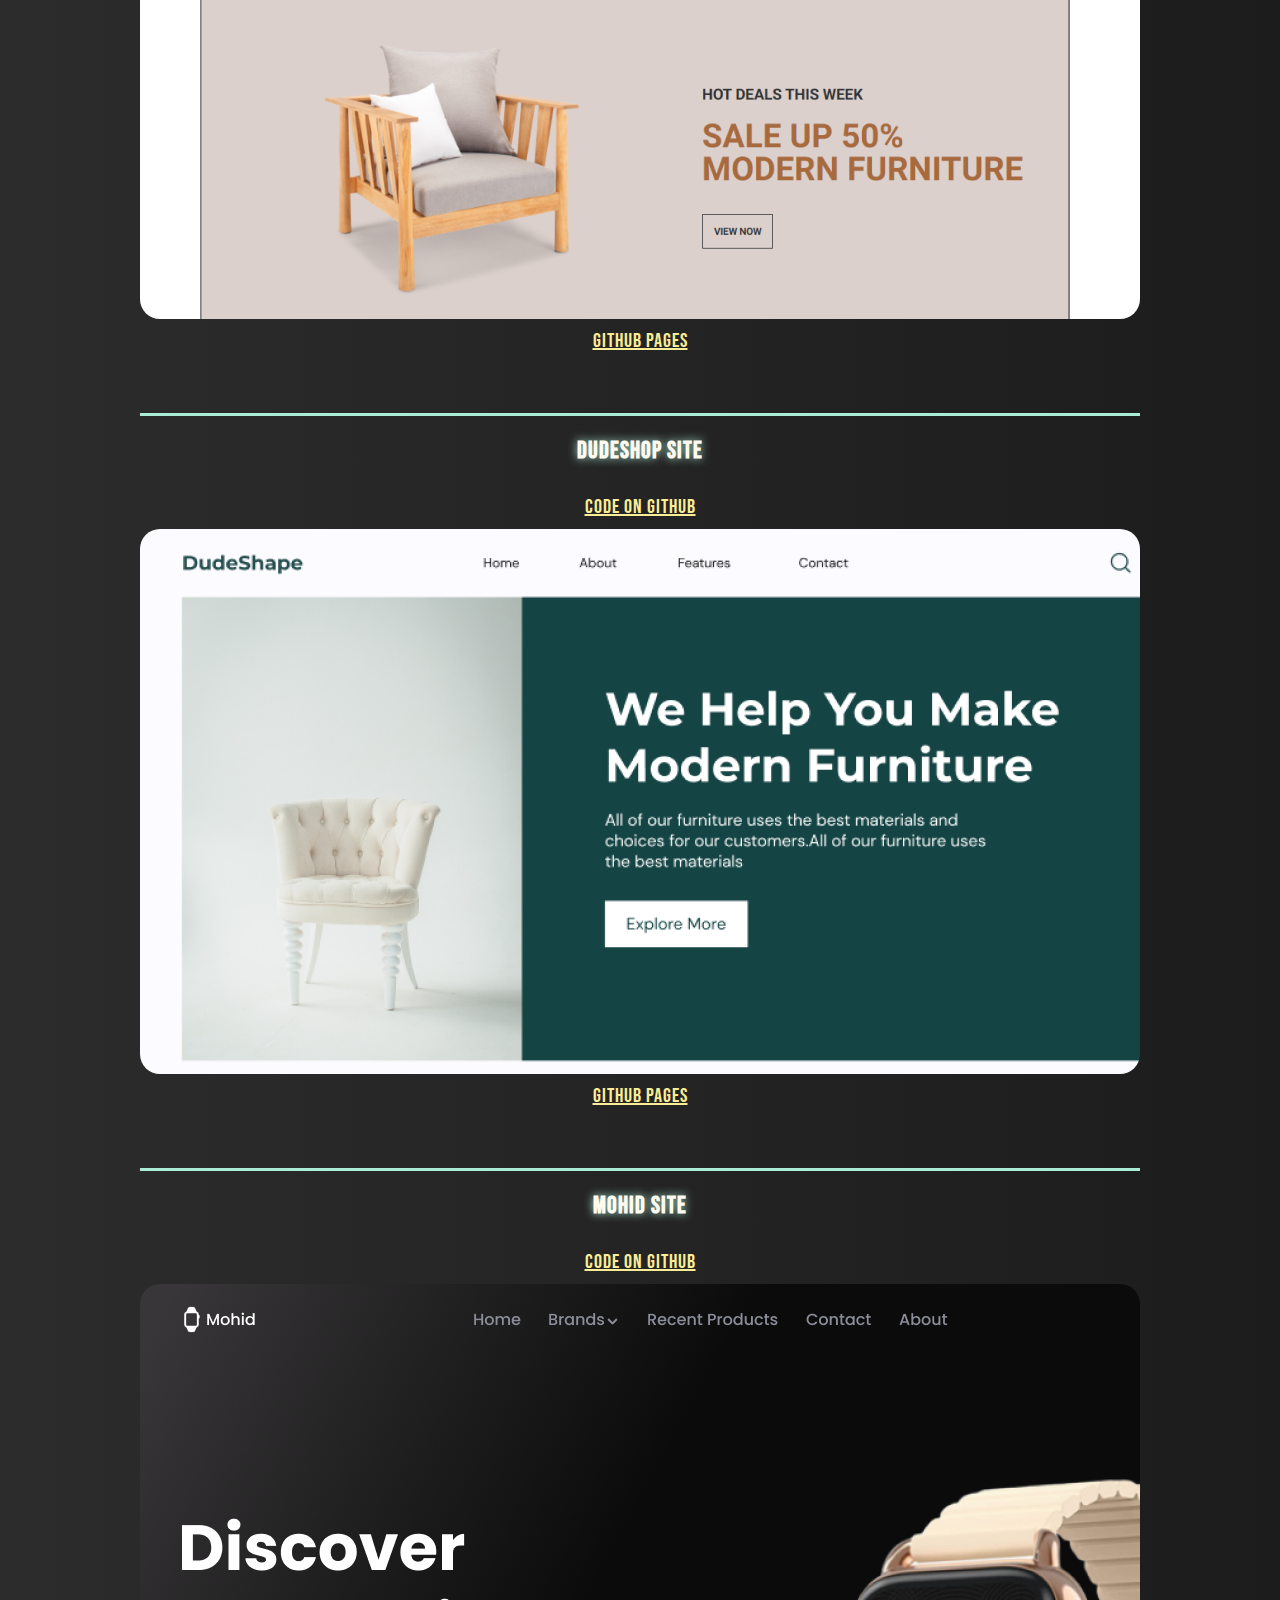
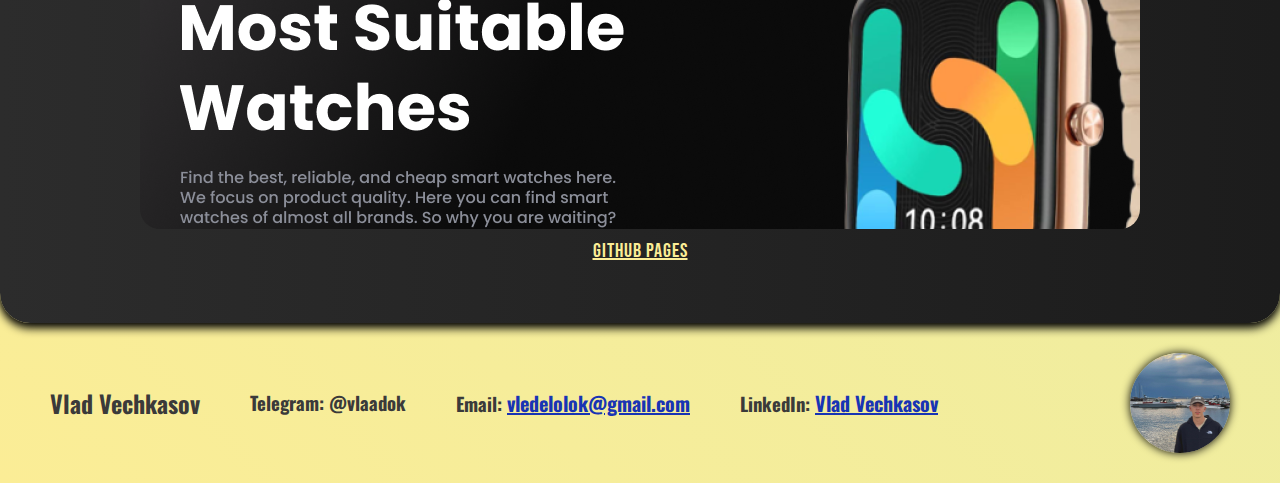
==== commit eb4c5e1b: "Add new project" ====
--- a/index.html
+++ b/index.html
@@ -141,6 +141,16 @@
             >
           </div>
           <div class="item-proj">
+            <h2>PetWorld site with scss</h2>
+            <a href="https://github.com/vlad0ok/PetWorldSite_Project"
+              >Code on GitHub</a
+            >
+            <img src="images/banner-petworld.png" alt="PetWorld project" />
+            <a href="https://vlad0ok.github.io/PetWorldSite_Project/"
+              >GitHub Pages</a
+            >
+          </div>
+          <div class="item-proj">
             <h2>Veloretti site</h2>
             <a href="https://github.com/vlad0ok/VelorettiSite_Project"
               >Code on GitHub</a
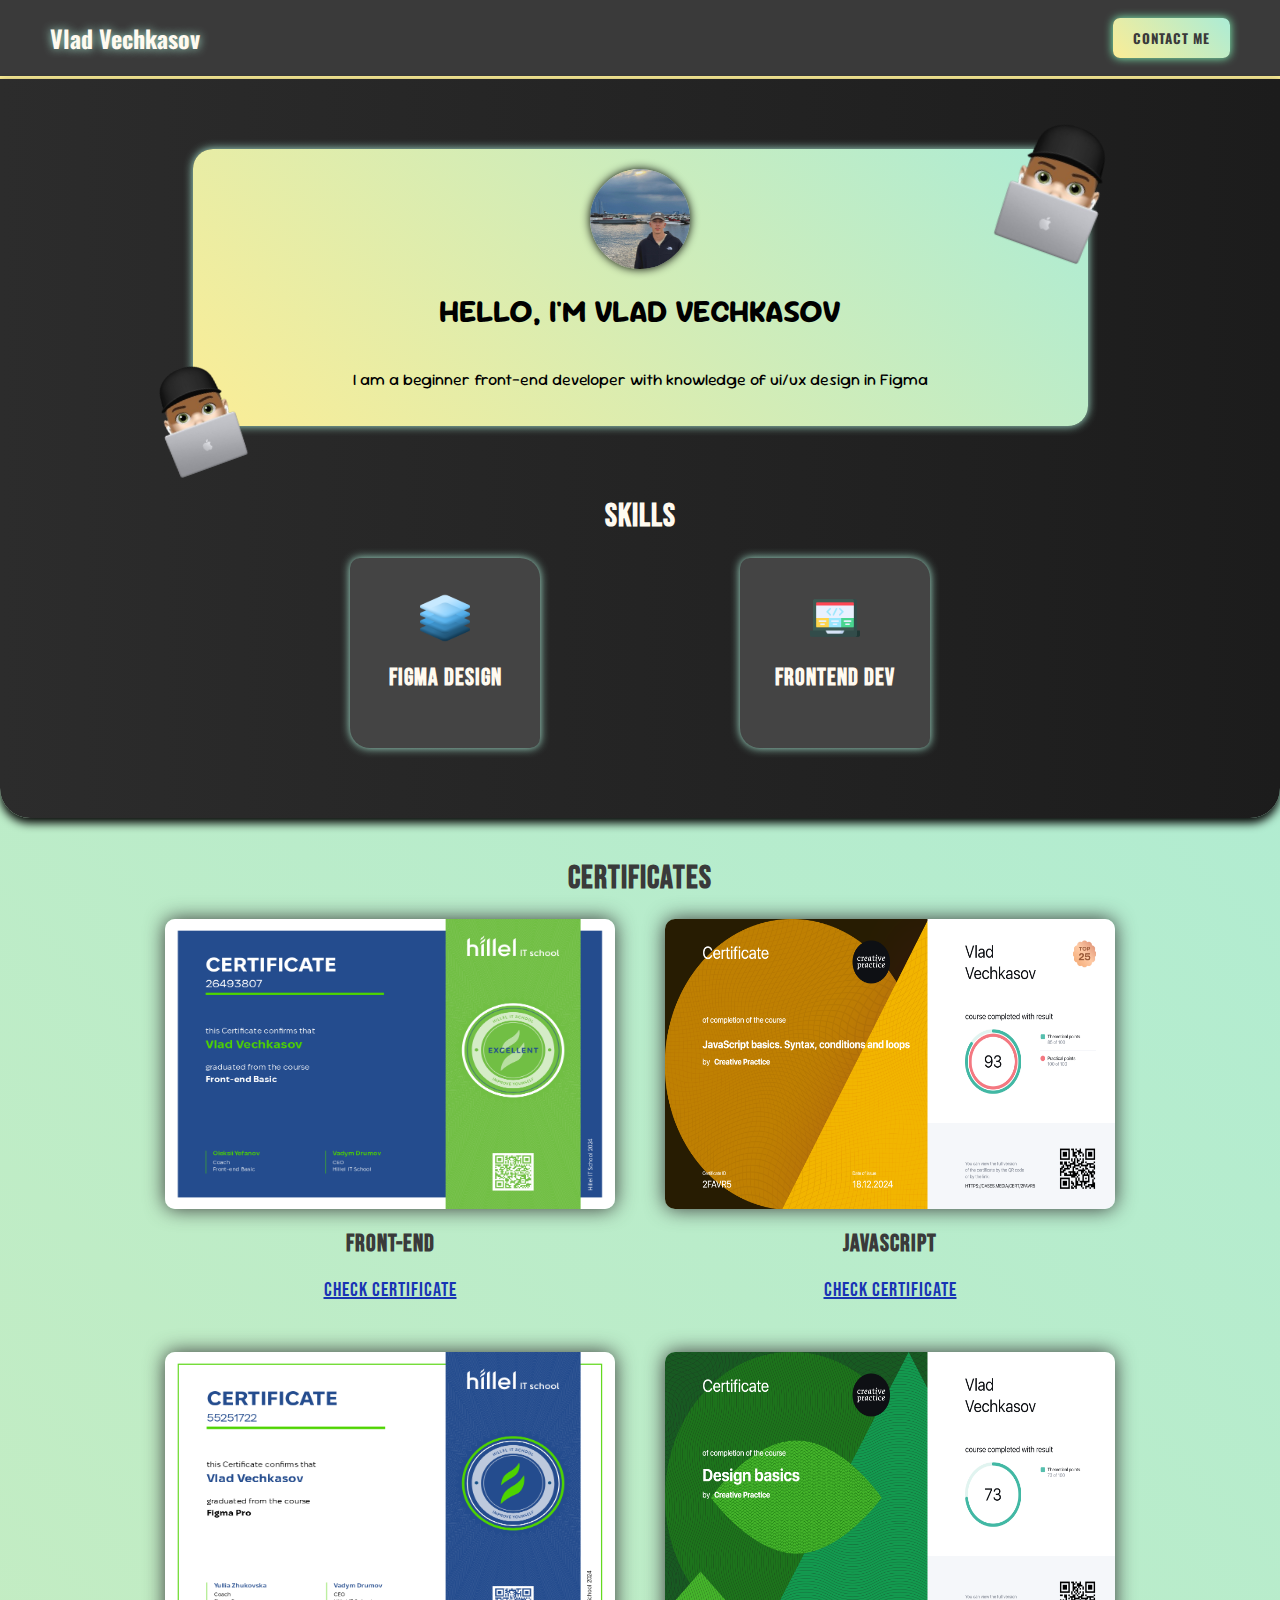
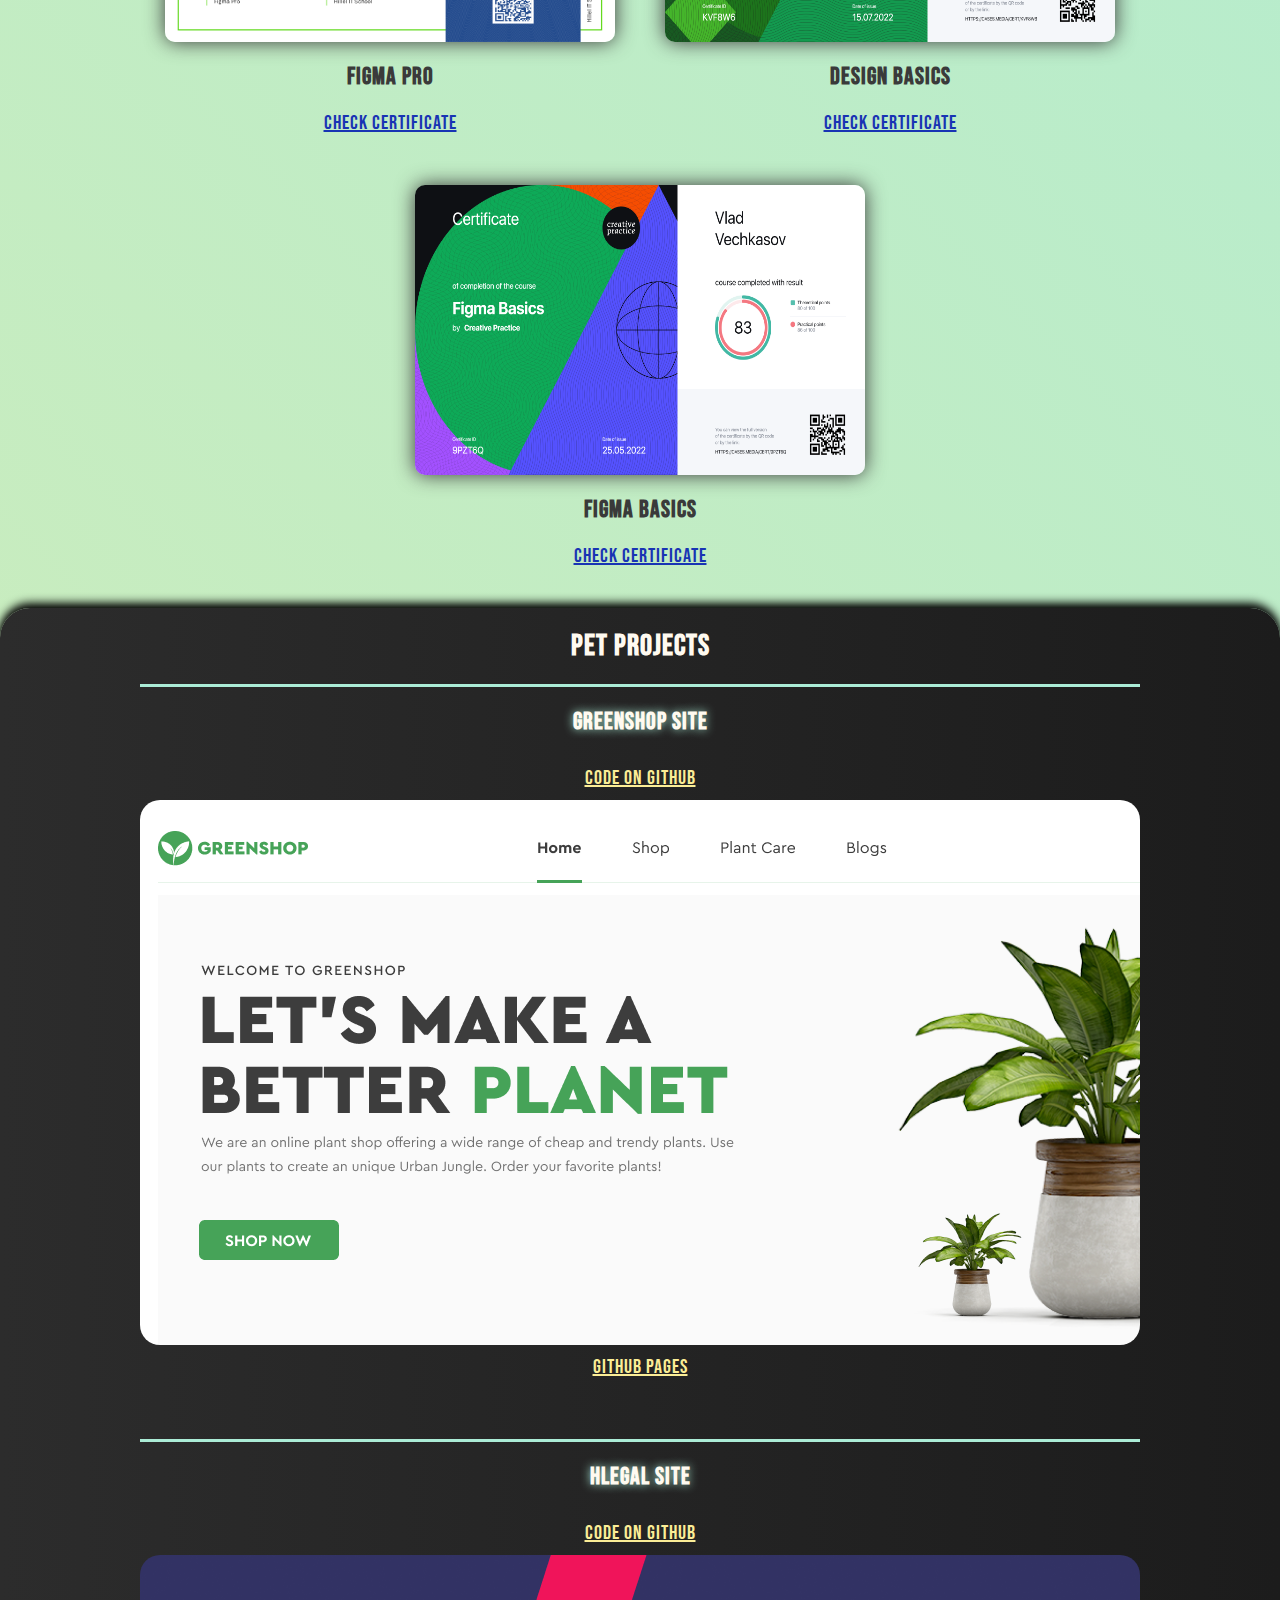
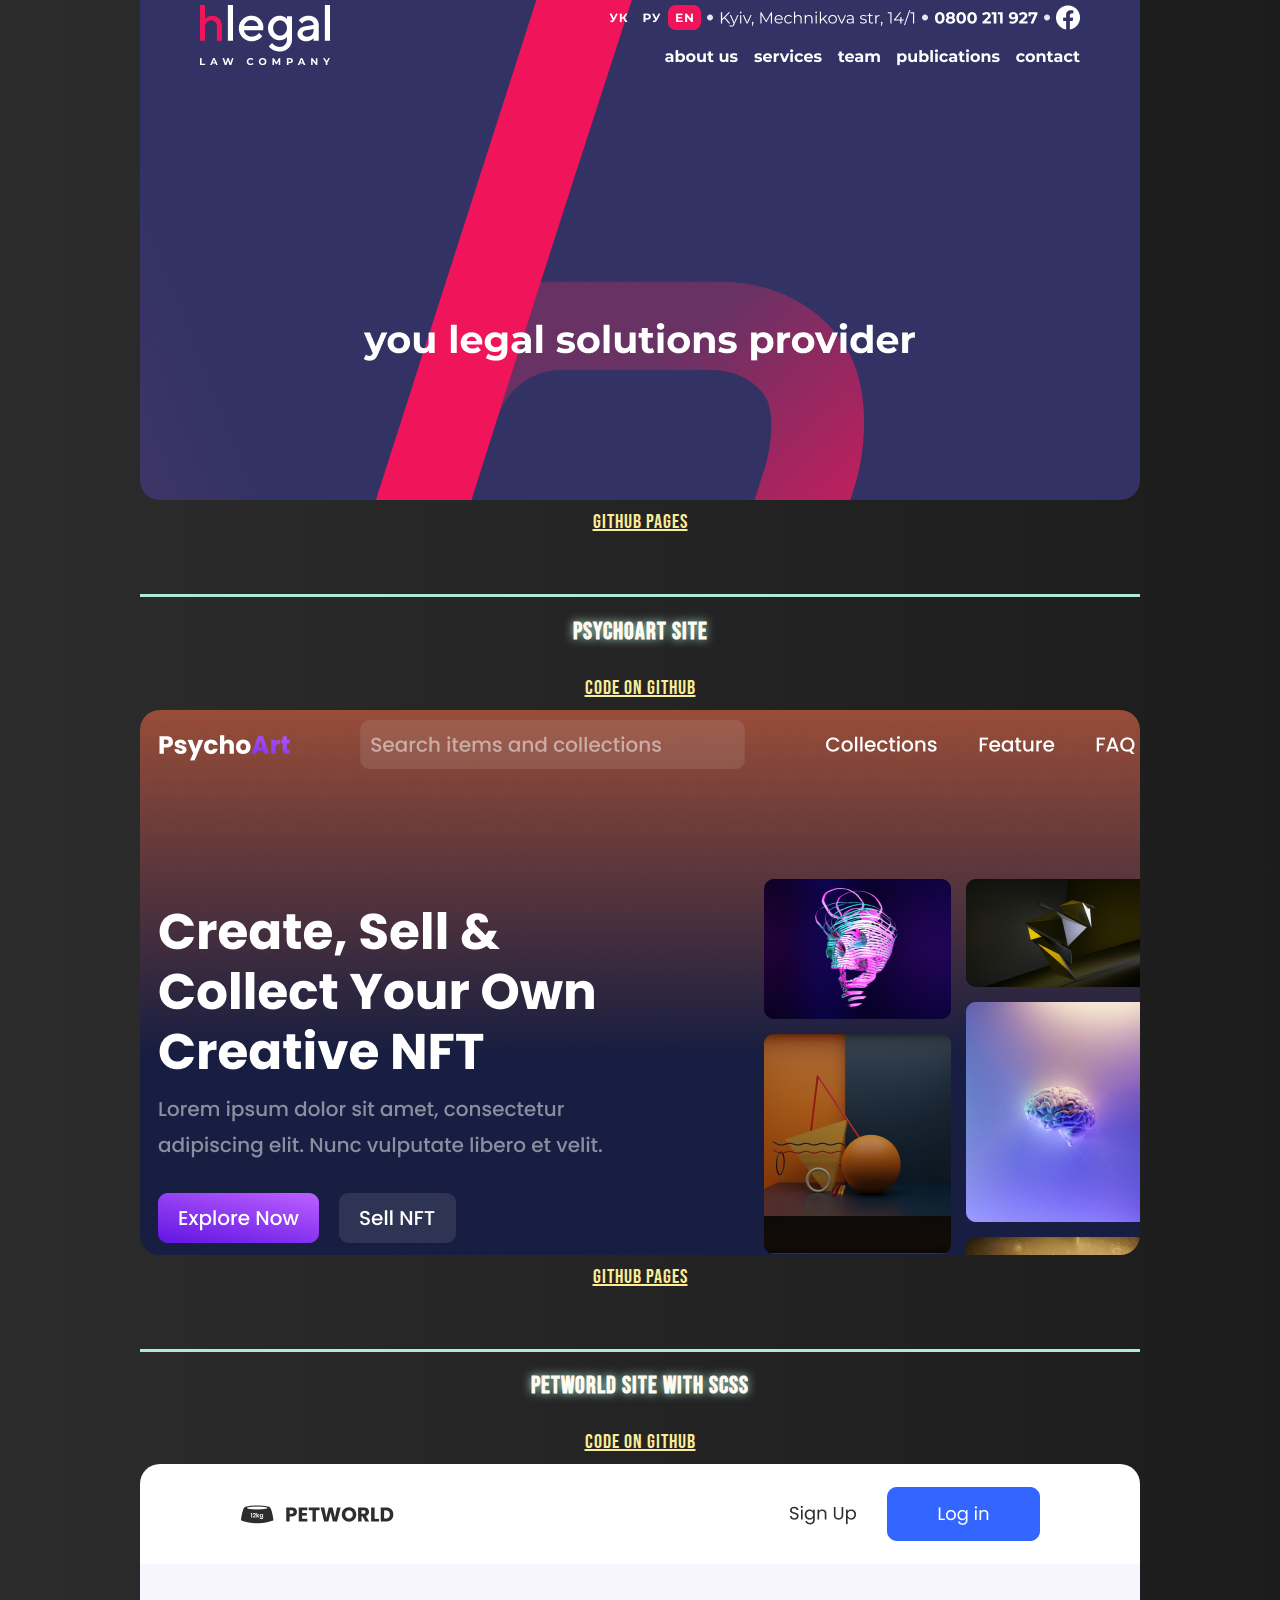
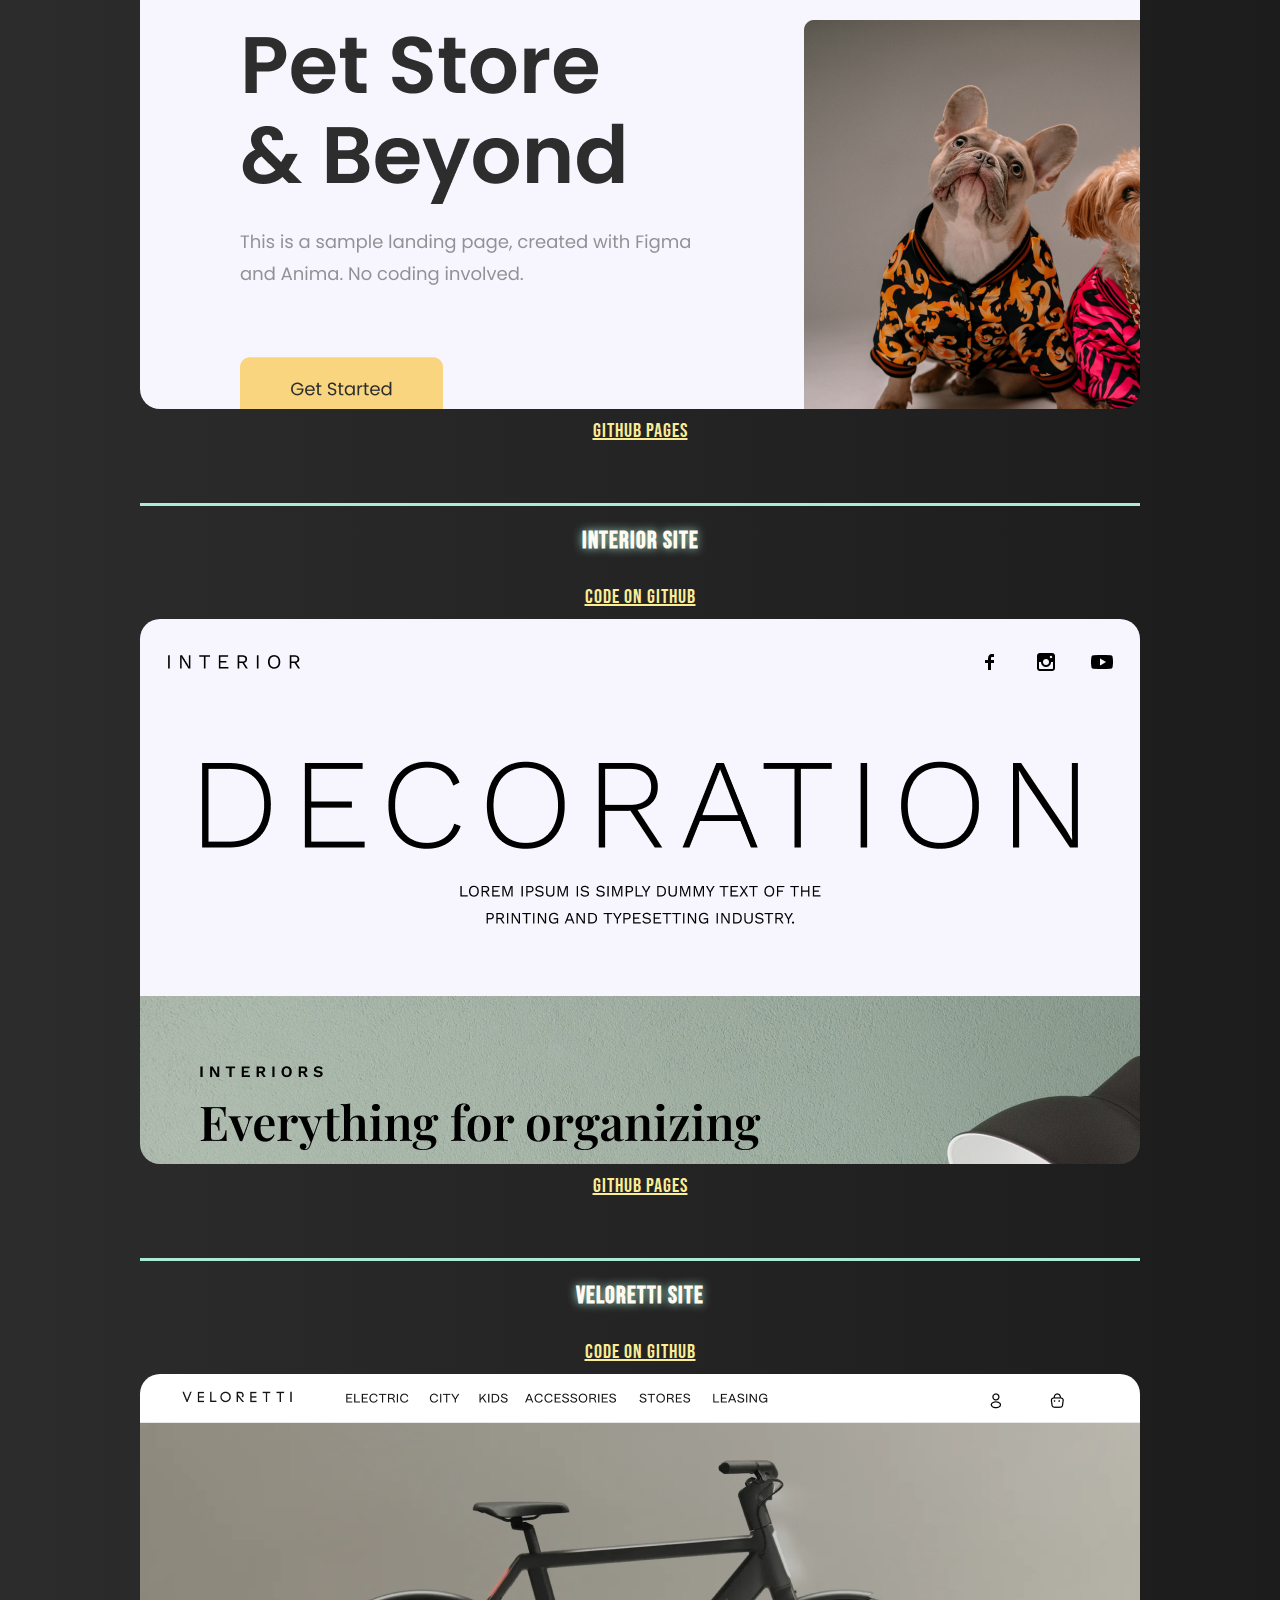
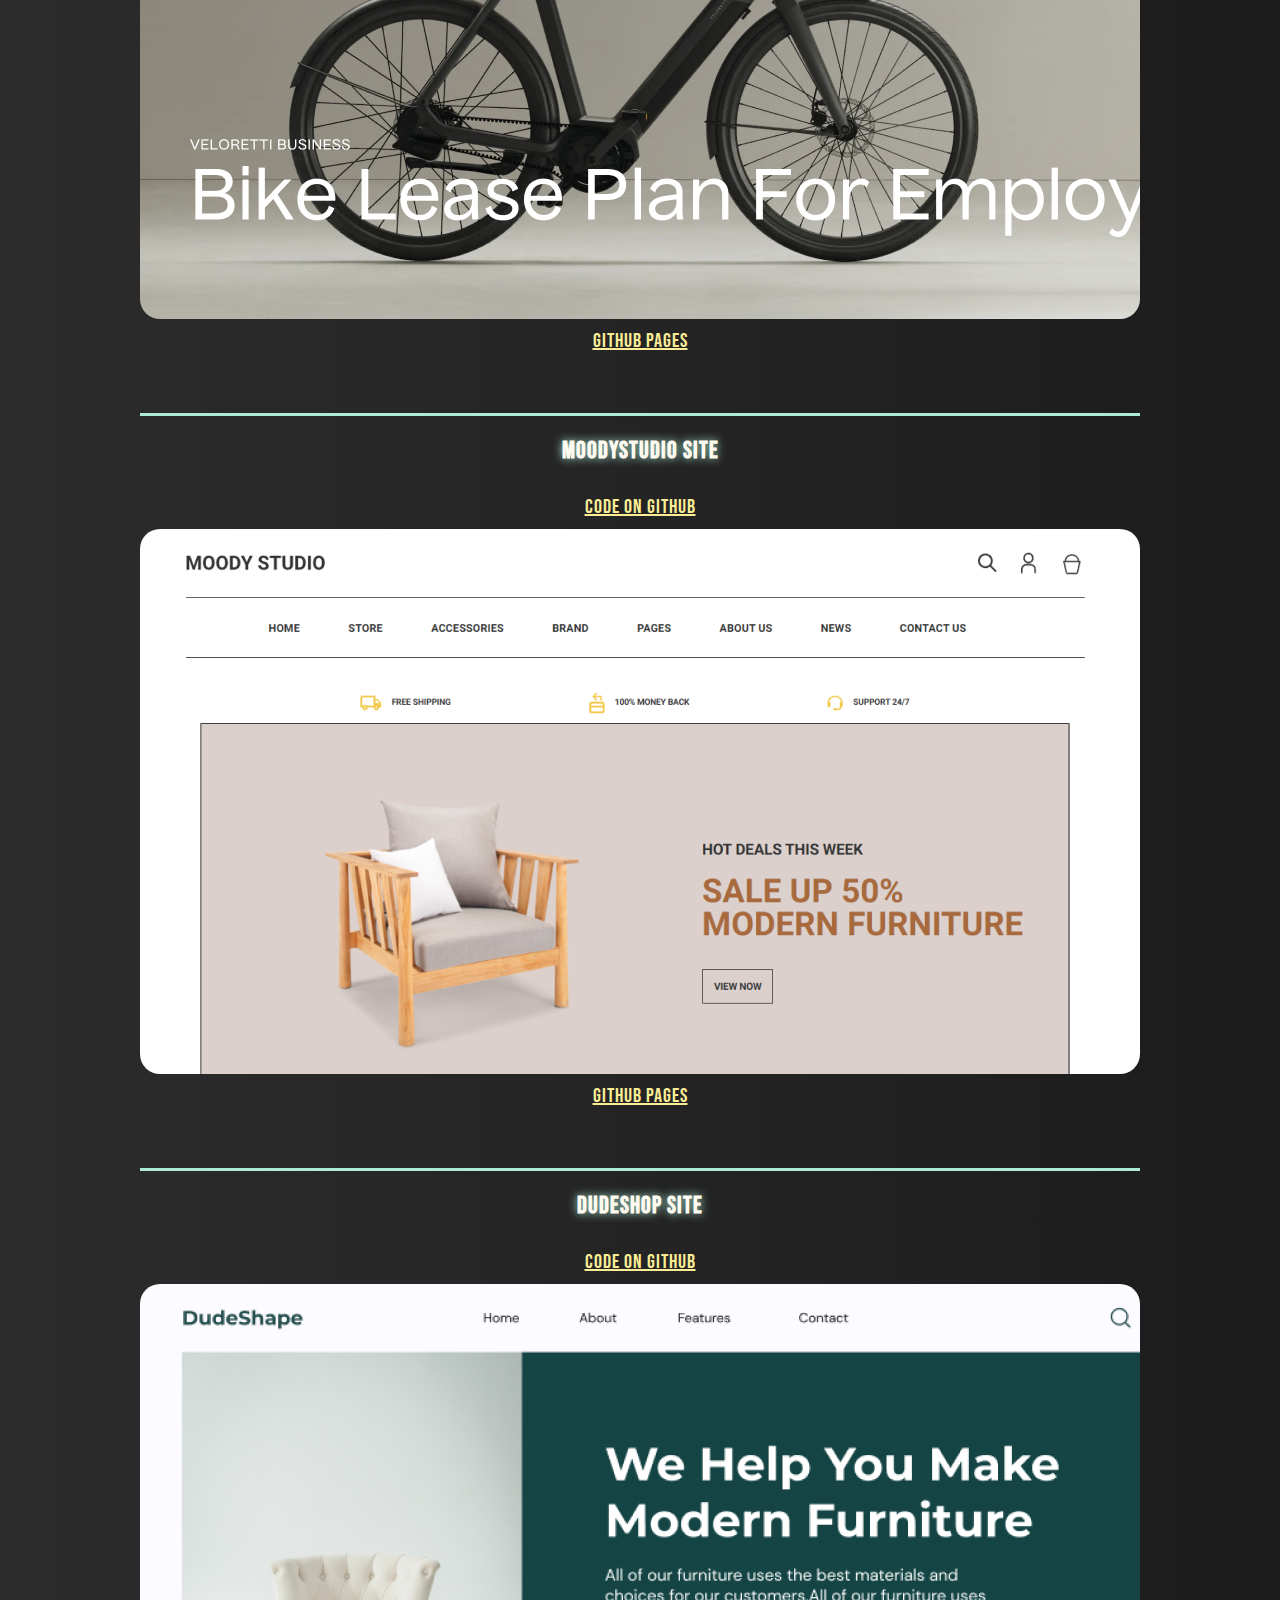
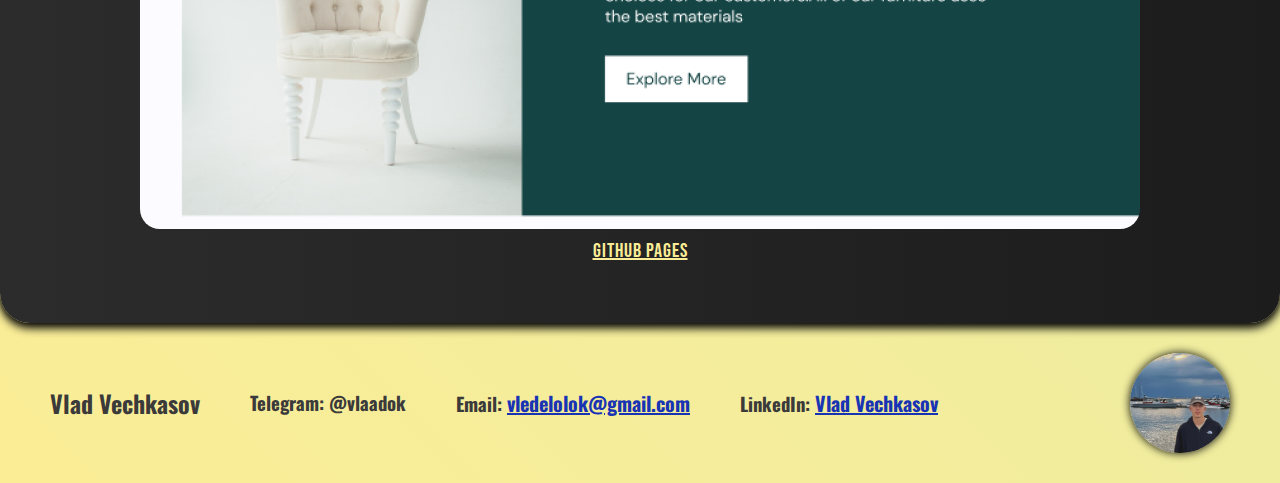
==== commit 8210dc4e: "Add new project" ====
--- a/index.html
+++ b/index.html
@@ -151,6 +151,16 @@
             >
           </div>
           <div class="item-proj">
+            <h2>INTERIOR site</h2>
+            <a href="https://github.com/vlad0ok/INTERIORSite_Project"
+              >Code on GitHub</a
+            >
+            <img src="images/banner-interior.png" alt="INTERIOR project" />
+            <a href="https://vlad0ok.github.io/INTERIORSite_Project/"
+              >GitHub Pages</a
+            >
+          </div>
+          <div class="item-proj">
             <h2>Veloretti site</h2>
             <a href="https://github.com/vlad0ok/VelorettiSite_Project"
               >Code on GitHub</a
@@ -177,16 +187,6 @@
             >
             <img src="images/banner-dudeshop.png" alt="DudeShop project" />
             <a href="https://vlad0ok.github.io/DudeShopSite_Project/"
-              >GitHub Pages</a
-            >
-          </div>
-          <div class="item-proj">
-            <h2>Mohid site</h2>
-            <a href="https://github.com/vlad0ok/MohidSite_Project"
-              >Code on GitHub</a
-            >
-            <img src="images/banner-mohid.png" alt="Mohid project" />
-            <a href="https://vlad0ok.github.io/MohidSite_Project/"
               >GitHub Pages</a
             >
           </div>
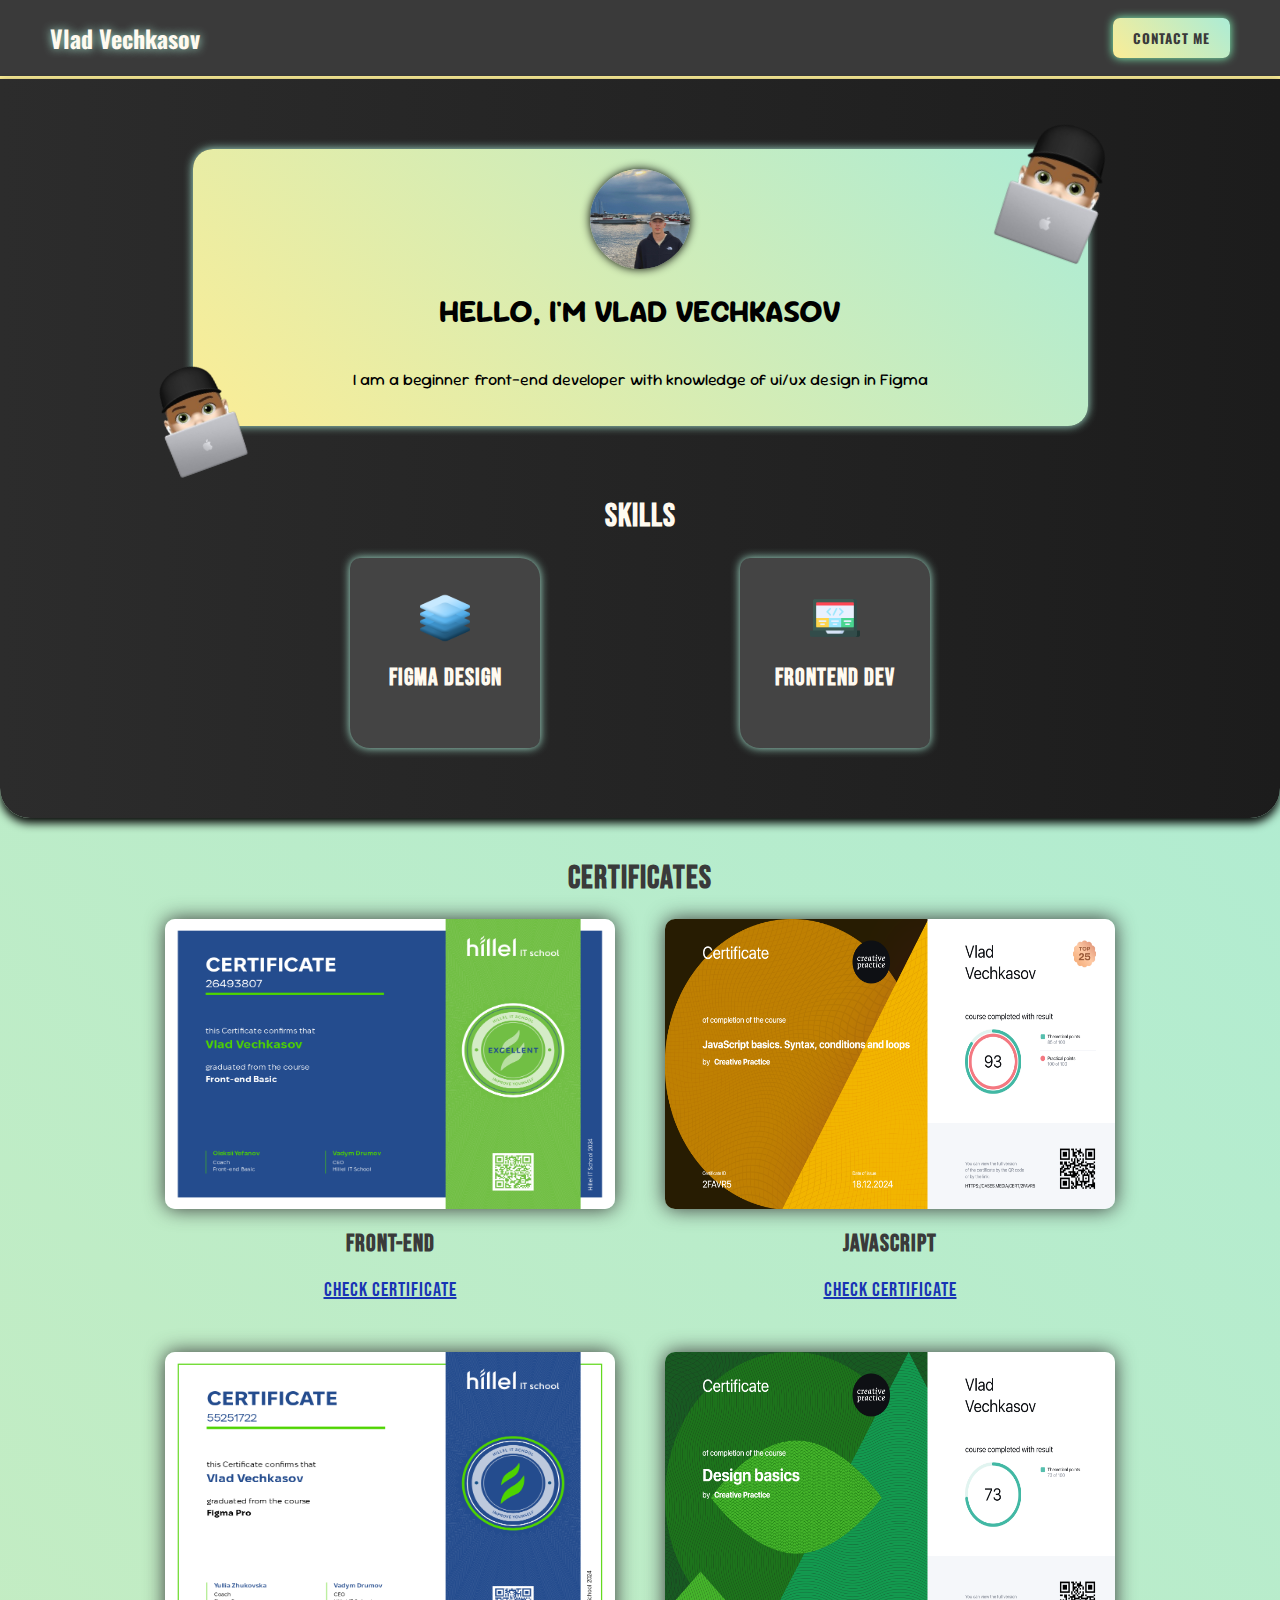
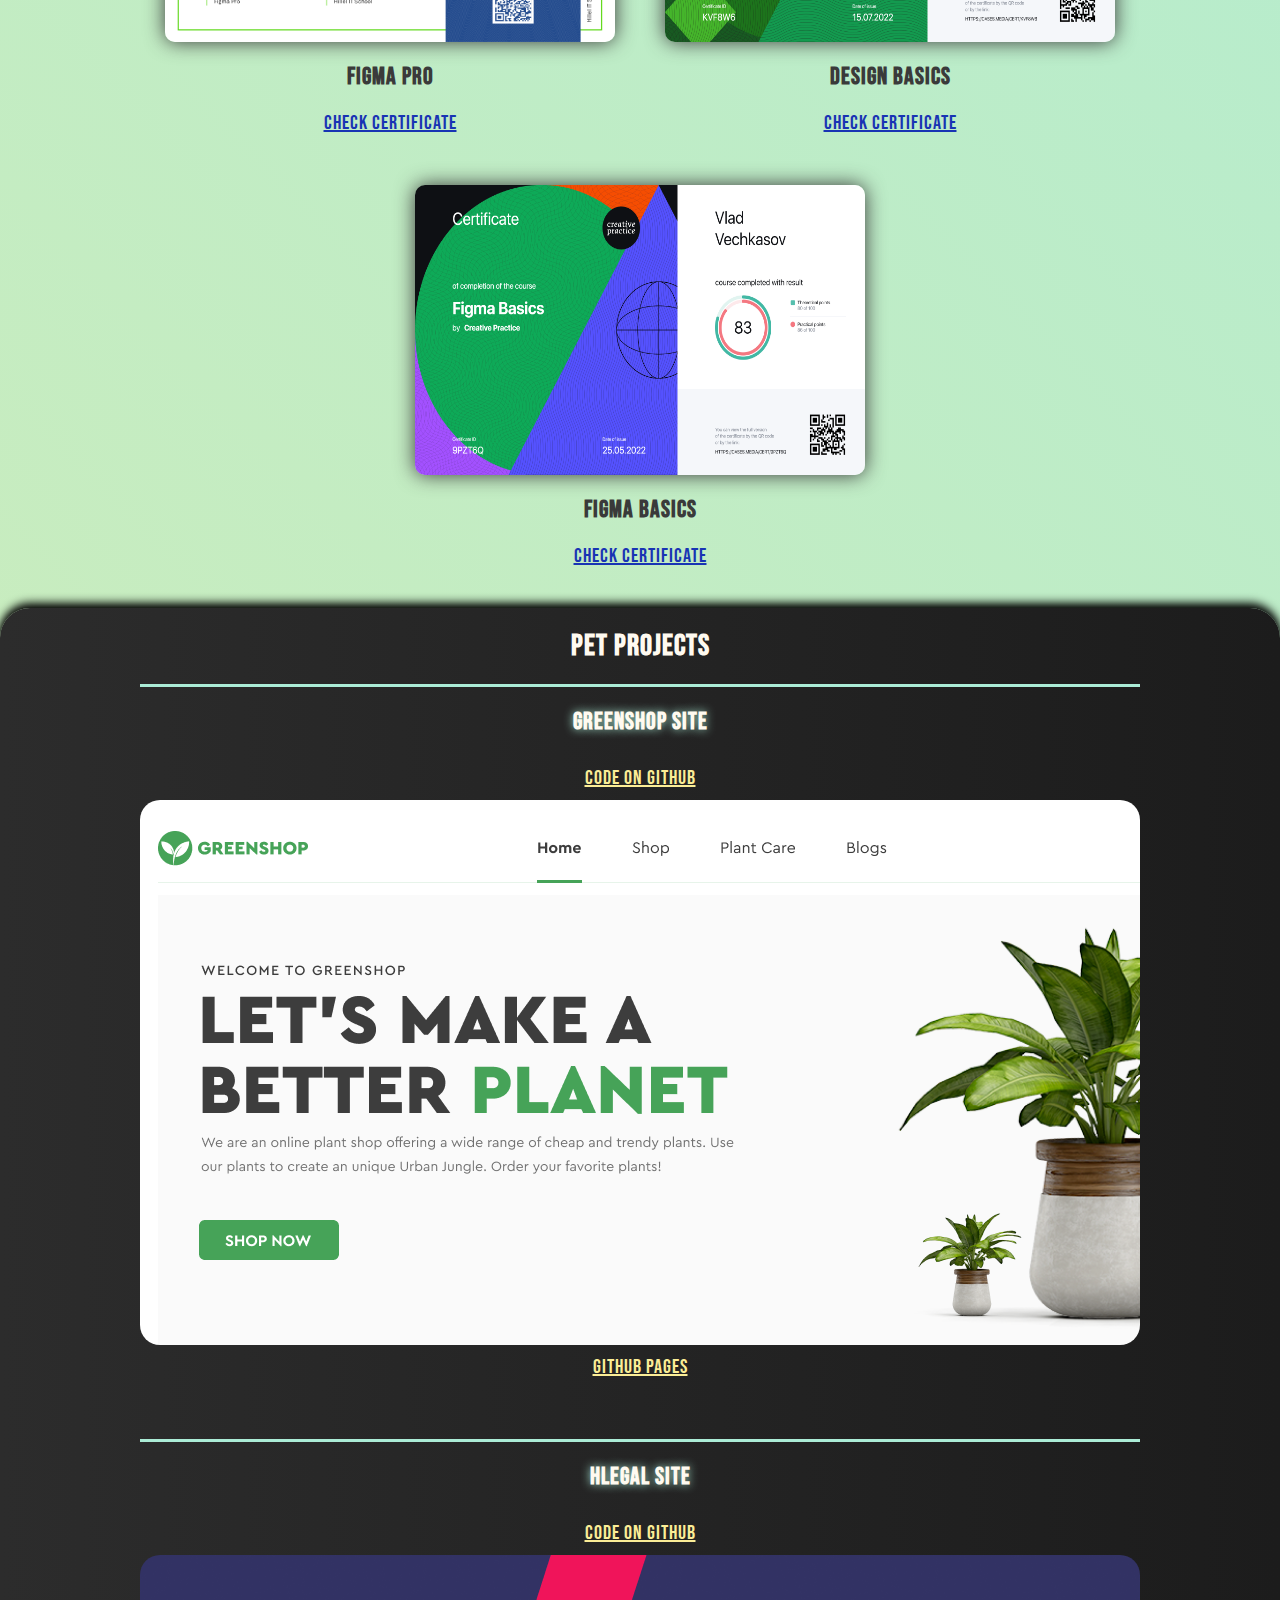
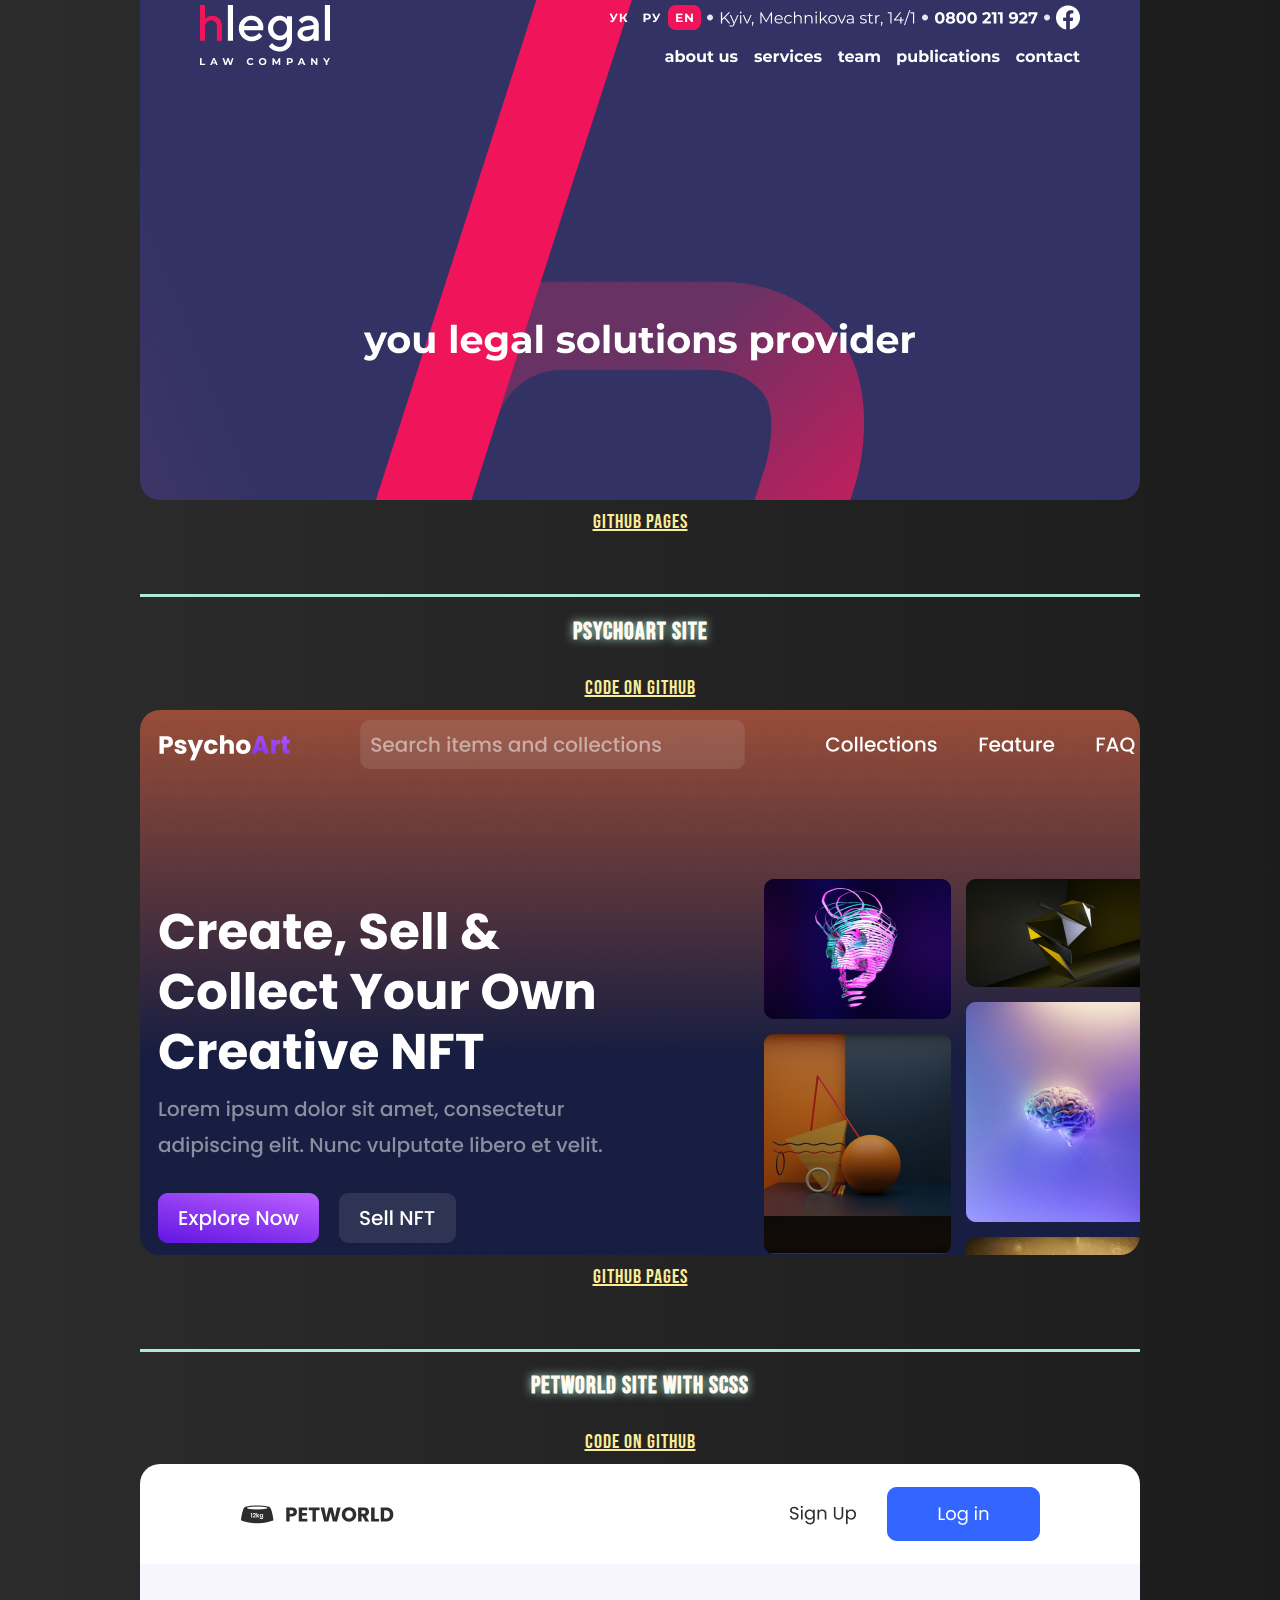
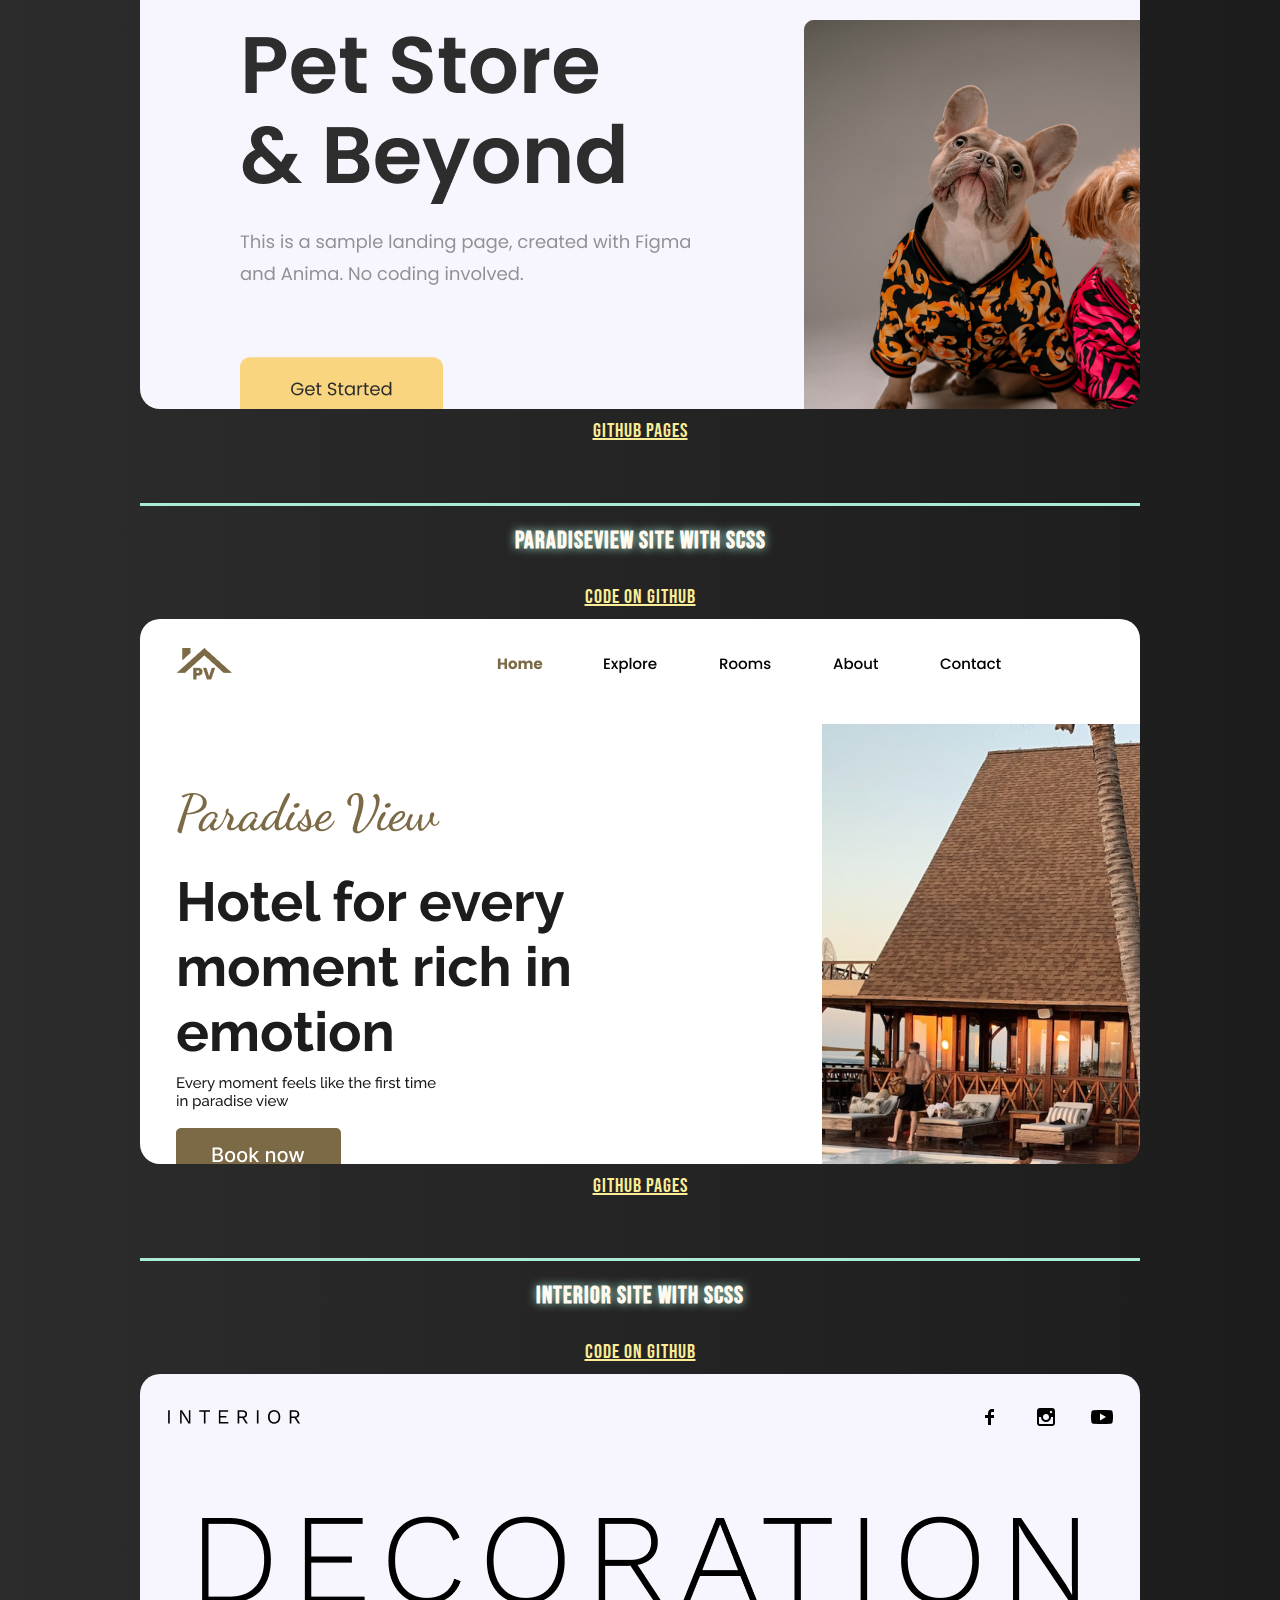
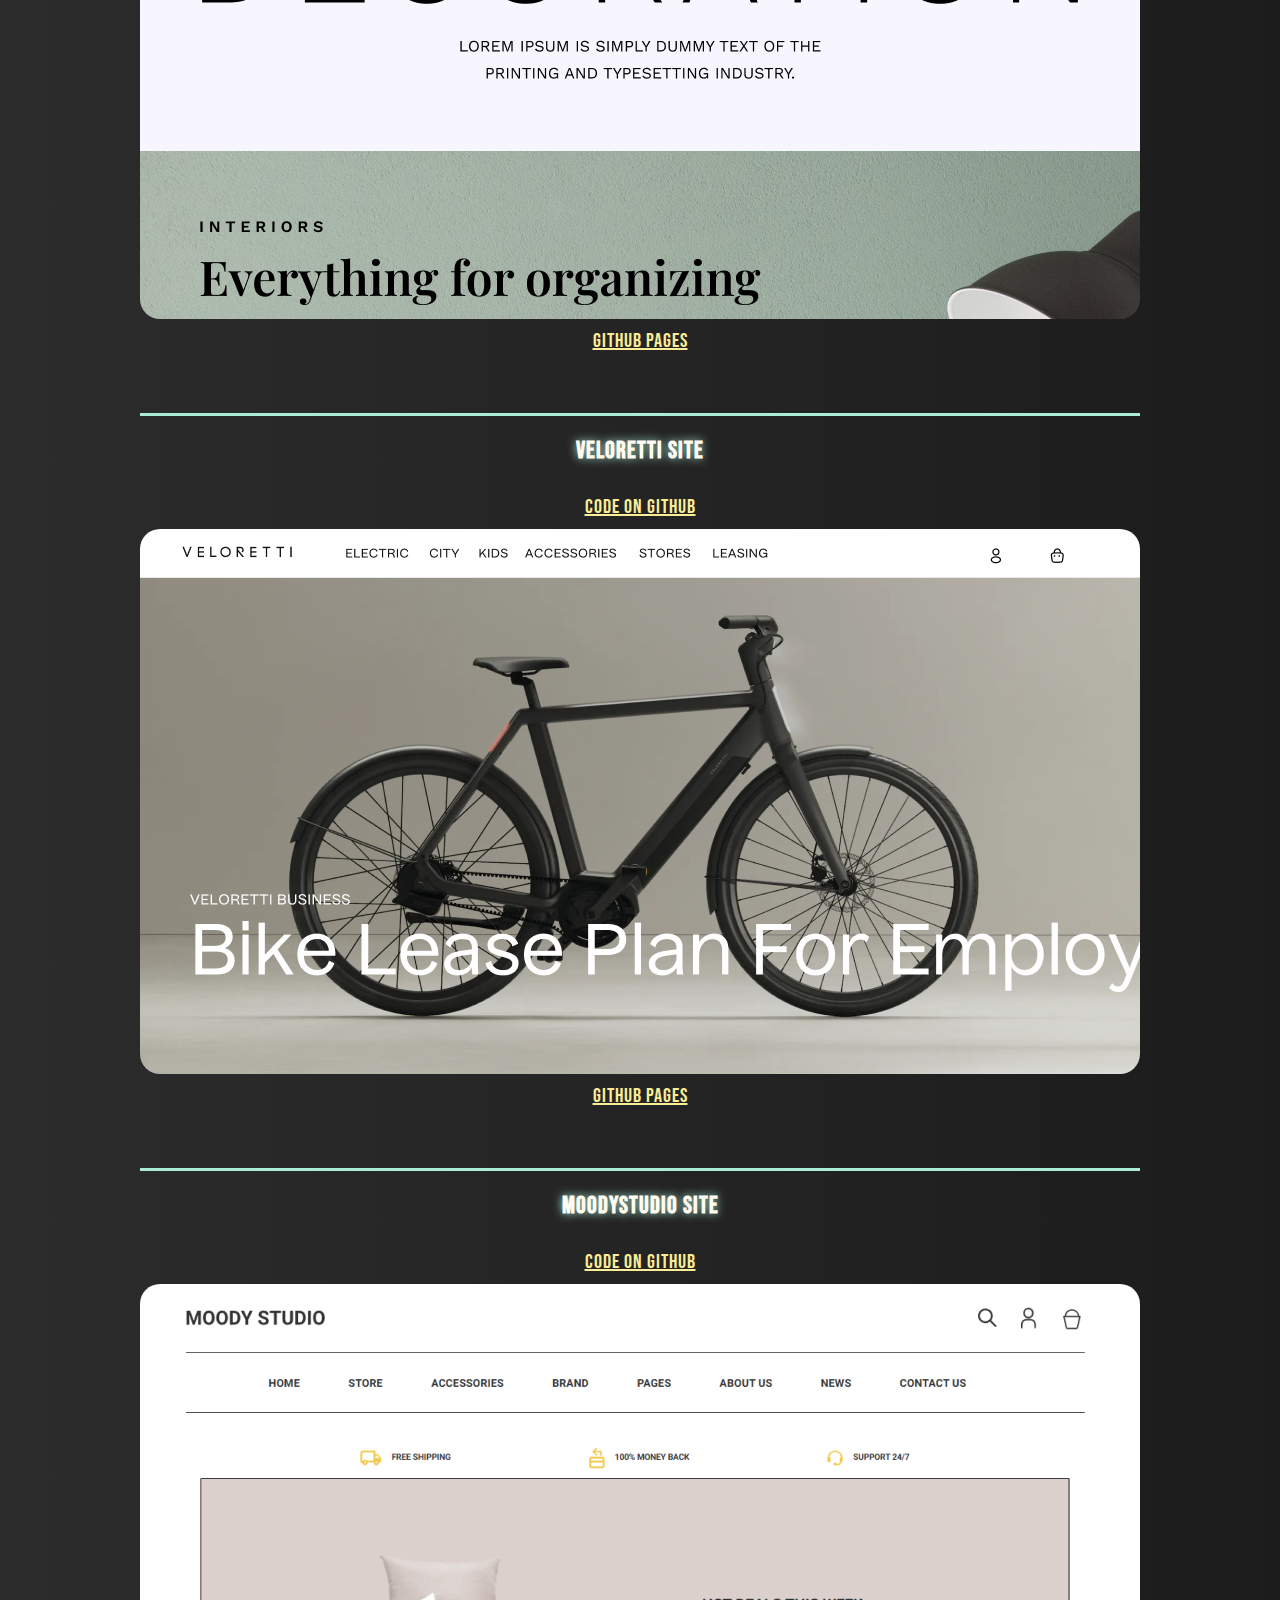
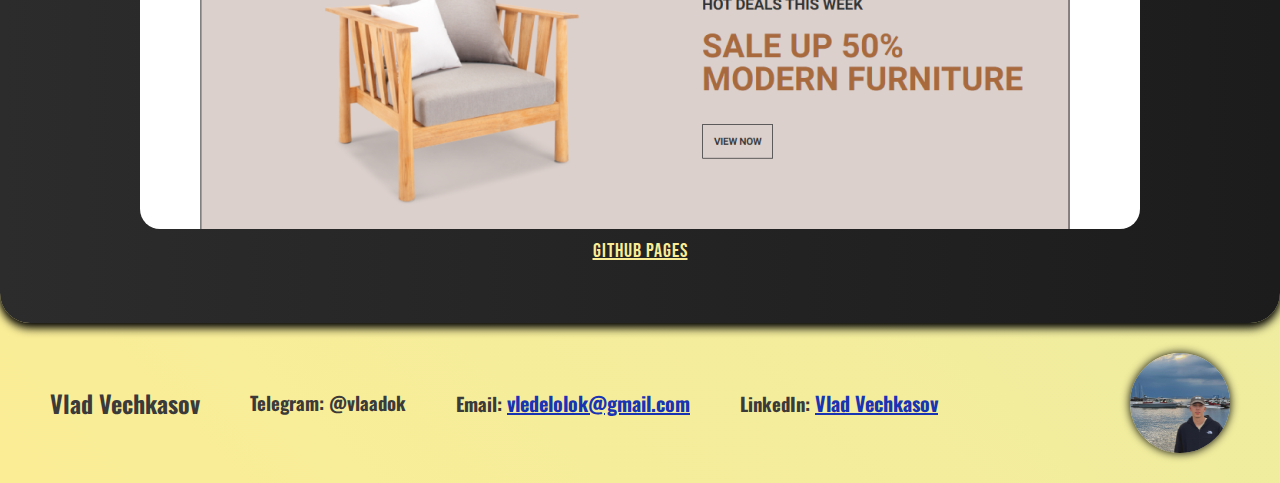
==== commit 8f4a66e5: "Add new project" ====
--- a/index.html
+++ b/index.html
@@ -151,7 +151,17 @@
             >
           </div>
           <div class="item-proj">
-            <h2>INTERIOR site</h2>
+            <h2>ParadiseView site with scss</h2>
+            <a href="https://github.com/vlad0ok/ParadiseViewSite_Project"
+              >Code on GitHub</a
+            >
+            <img src="images/banner-paradiseview.png" alt="INTERIOR project" />
+            <a href="https://vlad0ok.github.io/ParadiseViewSite_Project/"
+              >GitHub Pages</a
+            >
+          </div>
+          <div class="item-proj">
+            <h2>INTERIOR site with scss</h2>
             <a href="https://github.com/vlad0ok/INTERIORSite_Project"
               >Code on GitHub</a
             >
@@ -177,16 +187,6 @@
             >
             <img src="images/banner-moodystudio.png" alt="GreenShop project" />
             <a href="https://vlad0ok.github.io/MoodyStudioSite_Project/"
-              >GitHub Pages</a
-            >
-          </div>
-          <div class="item-proj">
-            <h2>DudeShop site</h2>
-            <a href="https://github.com/vlad0ok/DudeShopSite_Project"
-              >Code on GitHub</a
-            >
-            <img src="images/banner-dudeshop.png" alt="DudeShop project" />
-            <a href="https://vlad0ok.github.io/DudeShopSite_Project/"
               >GitHub Pages</a
             >
           </div>
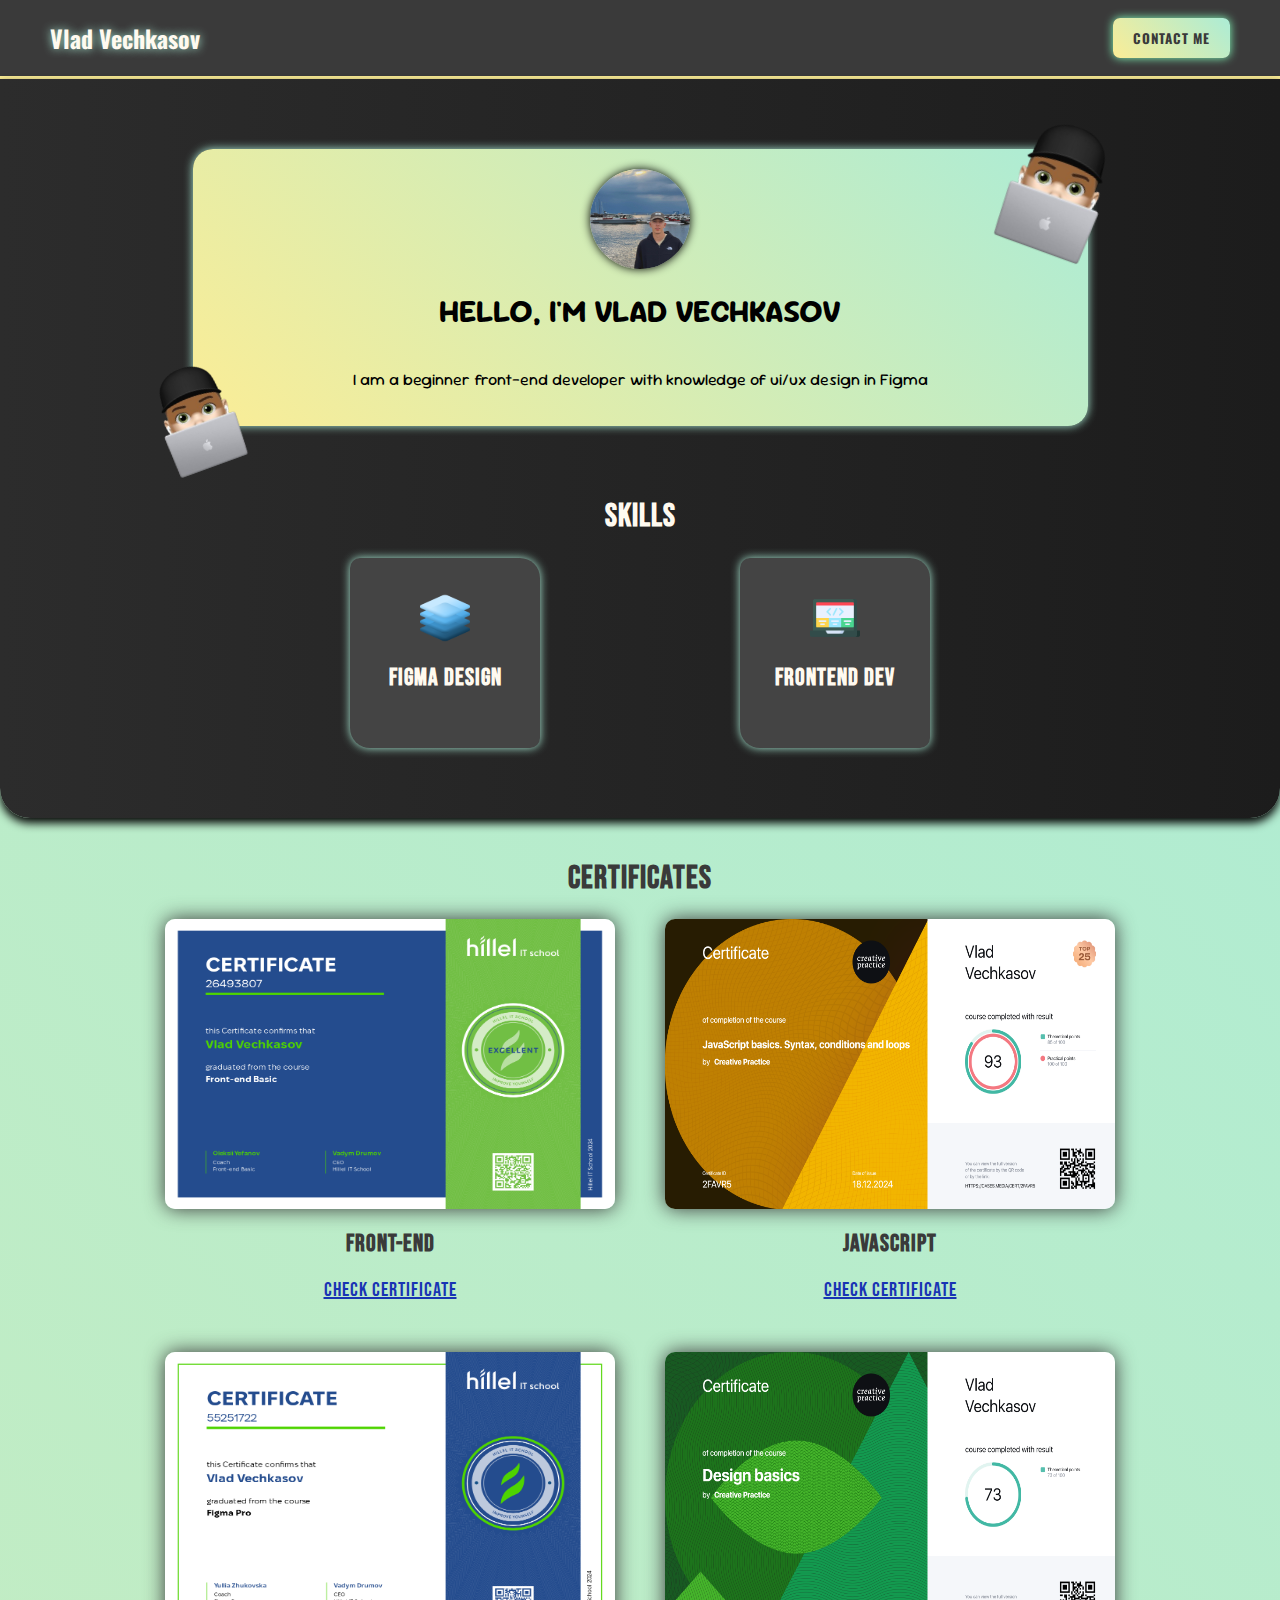
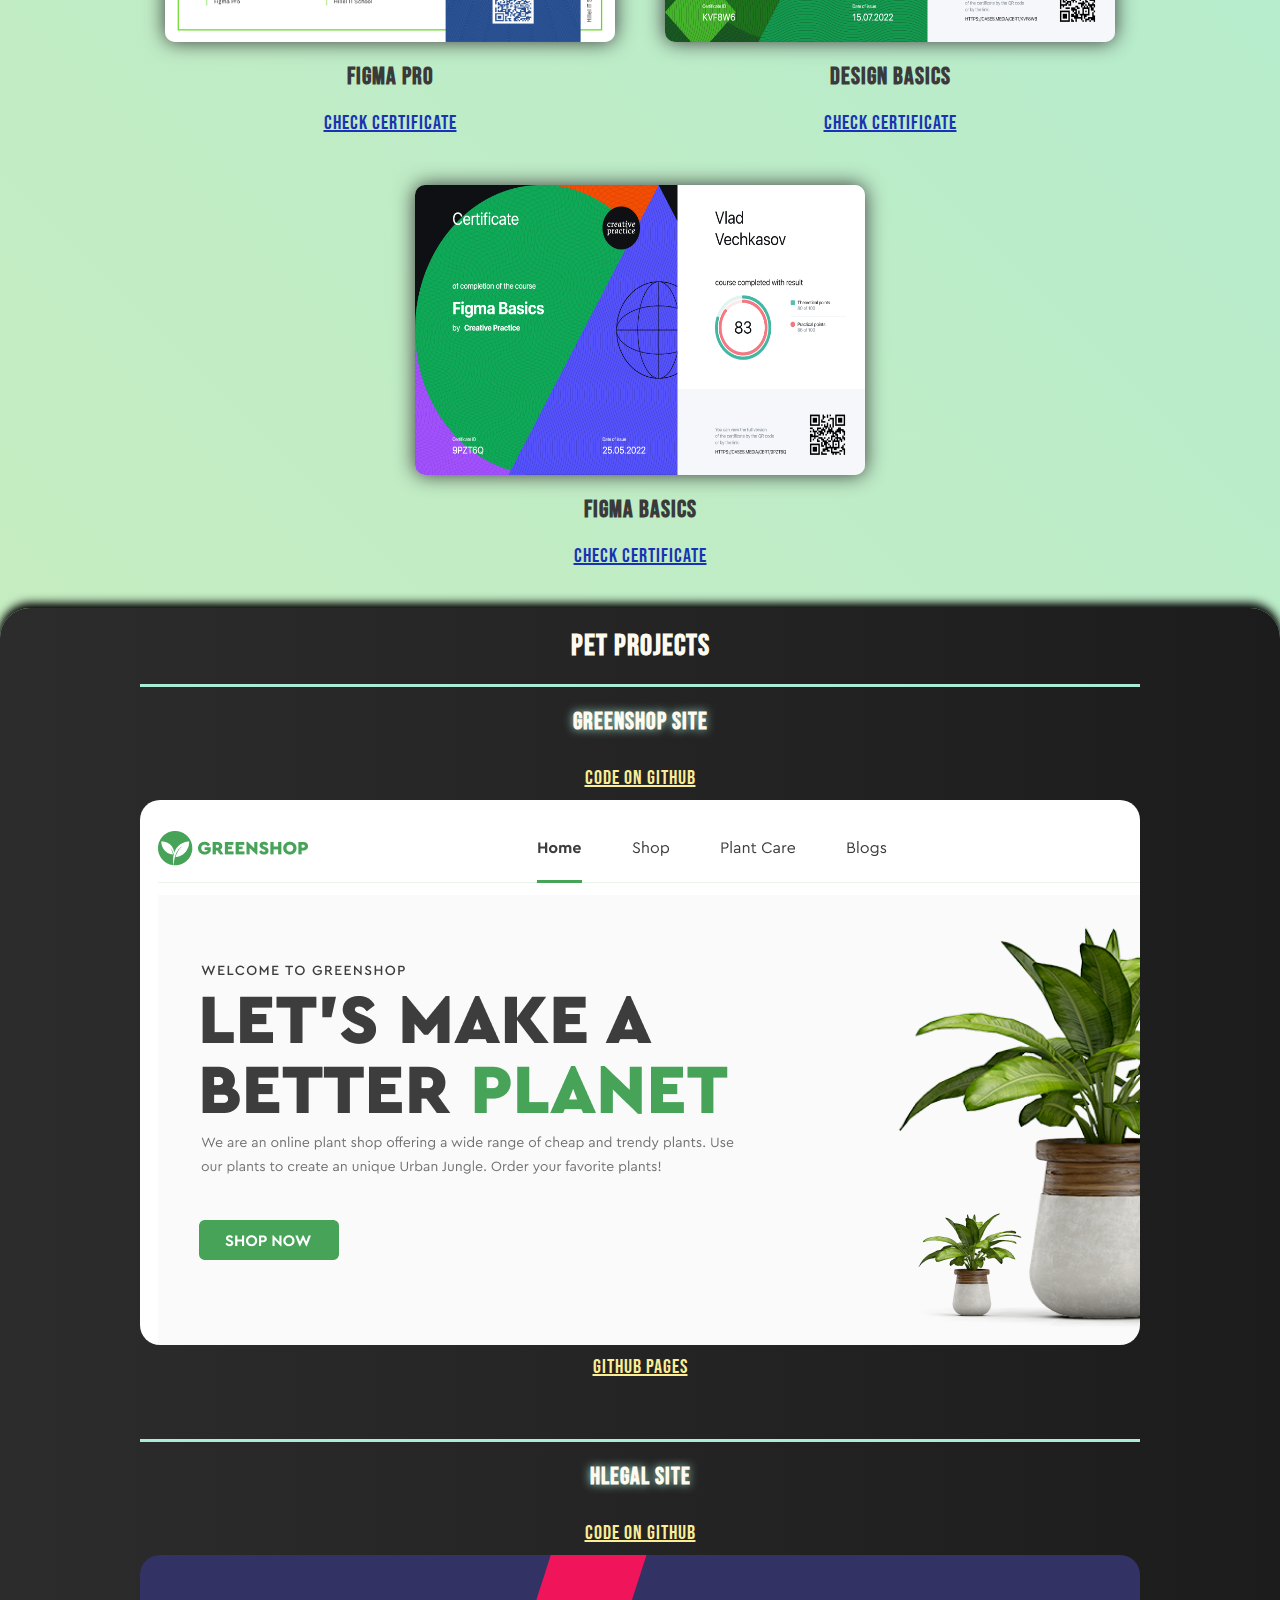
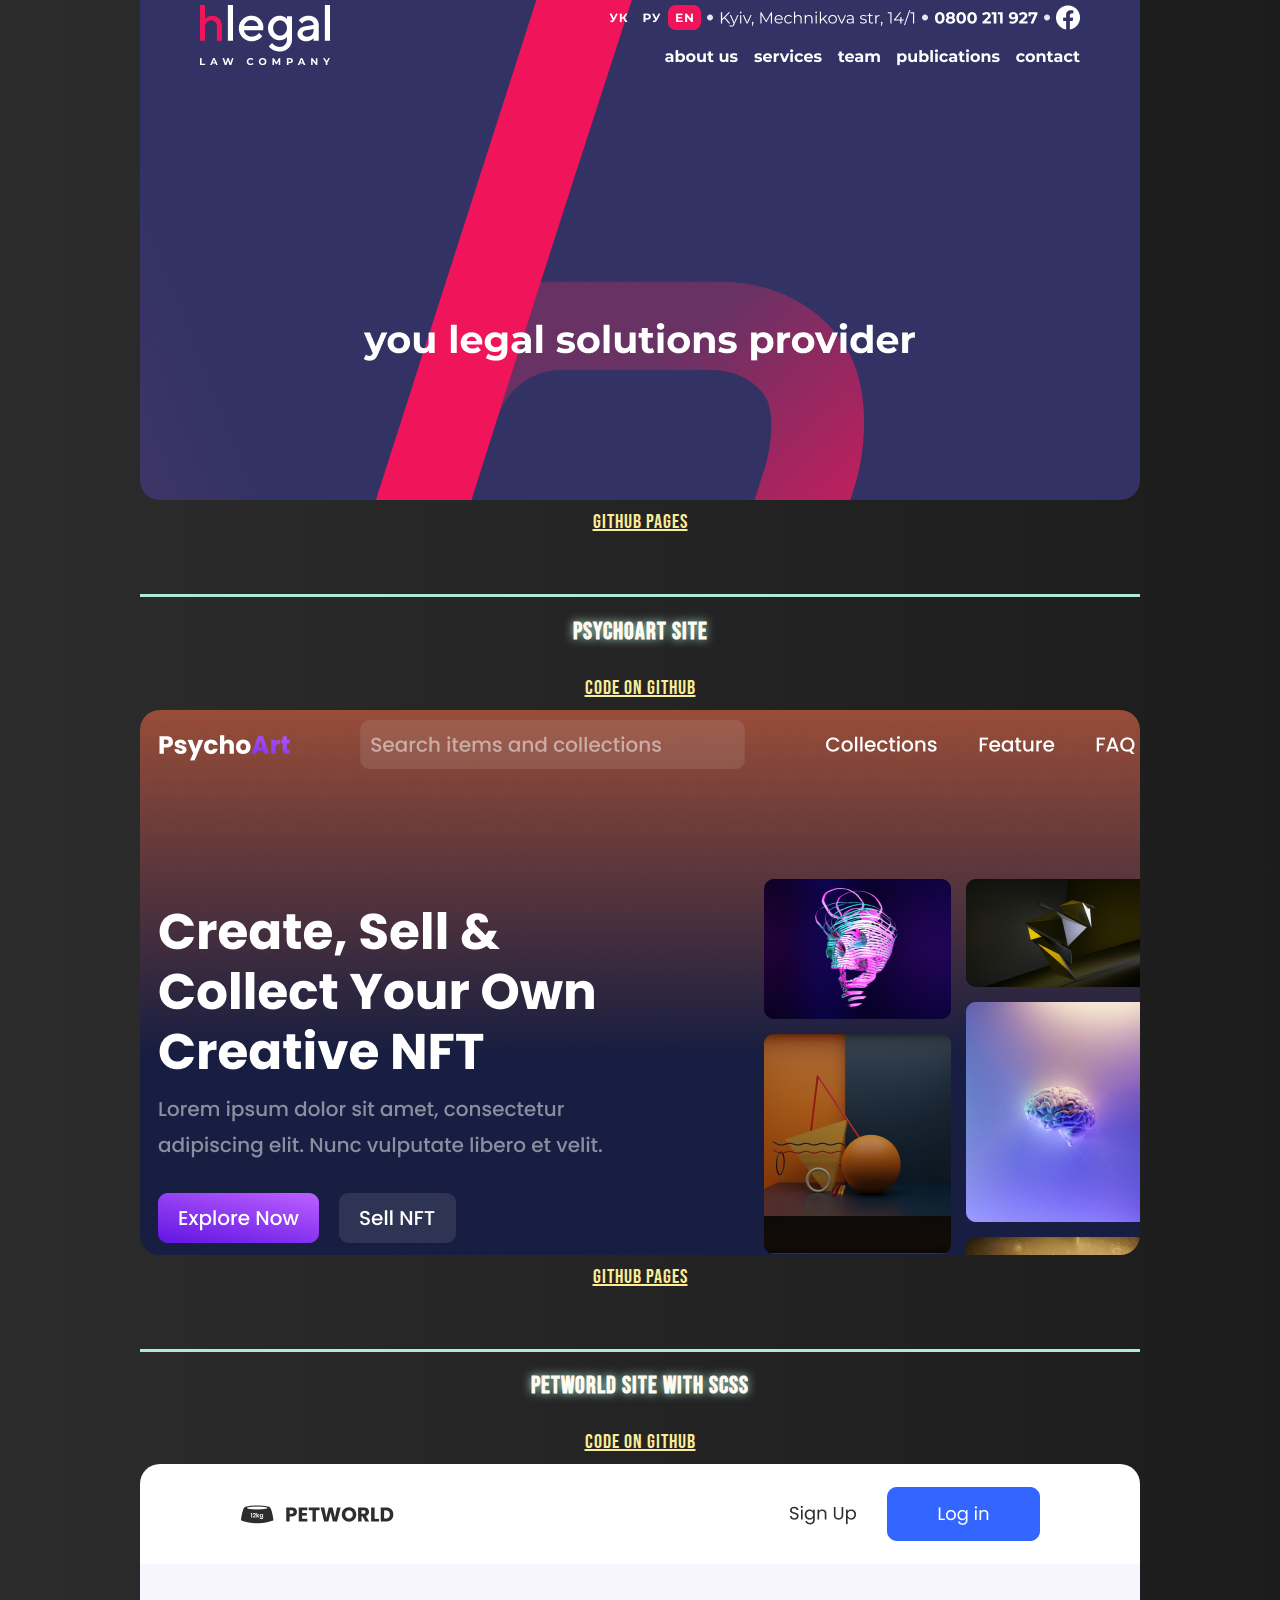
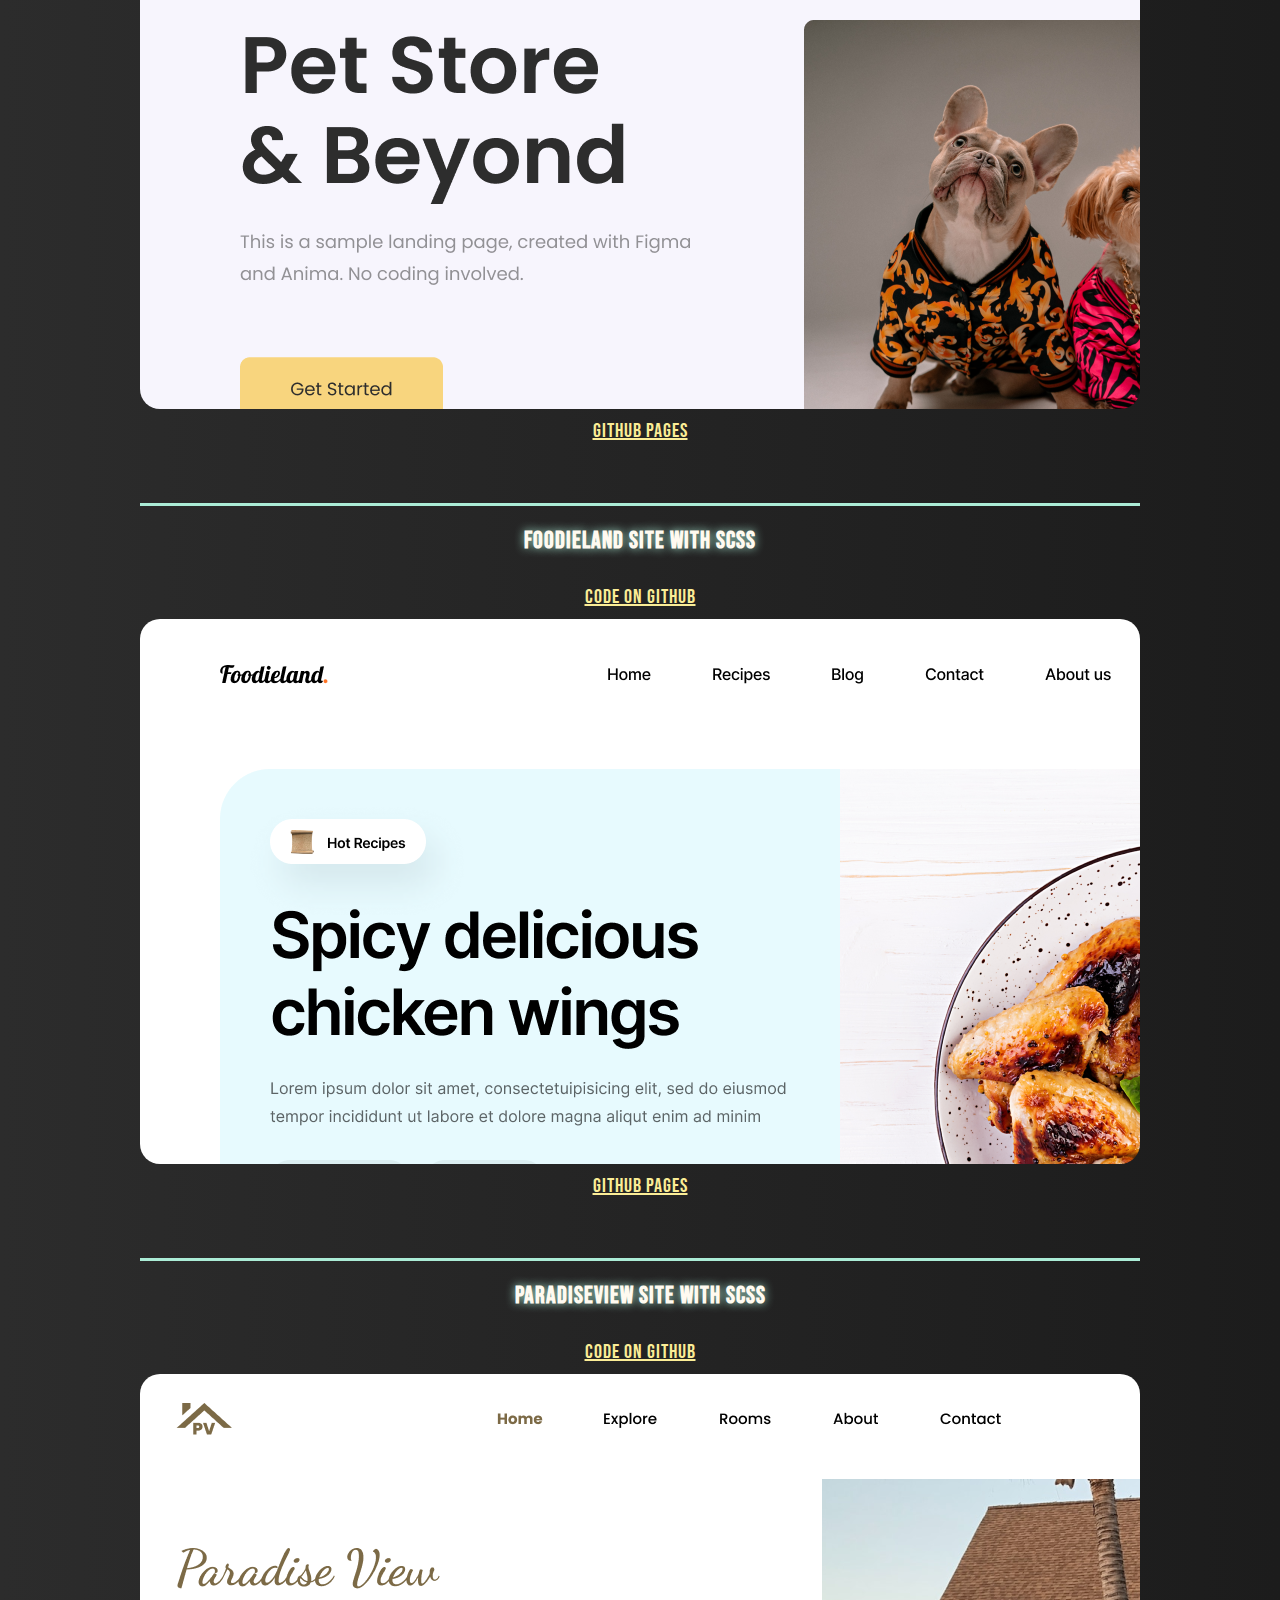
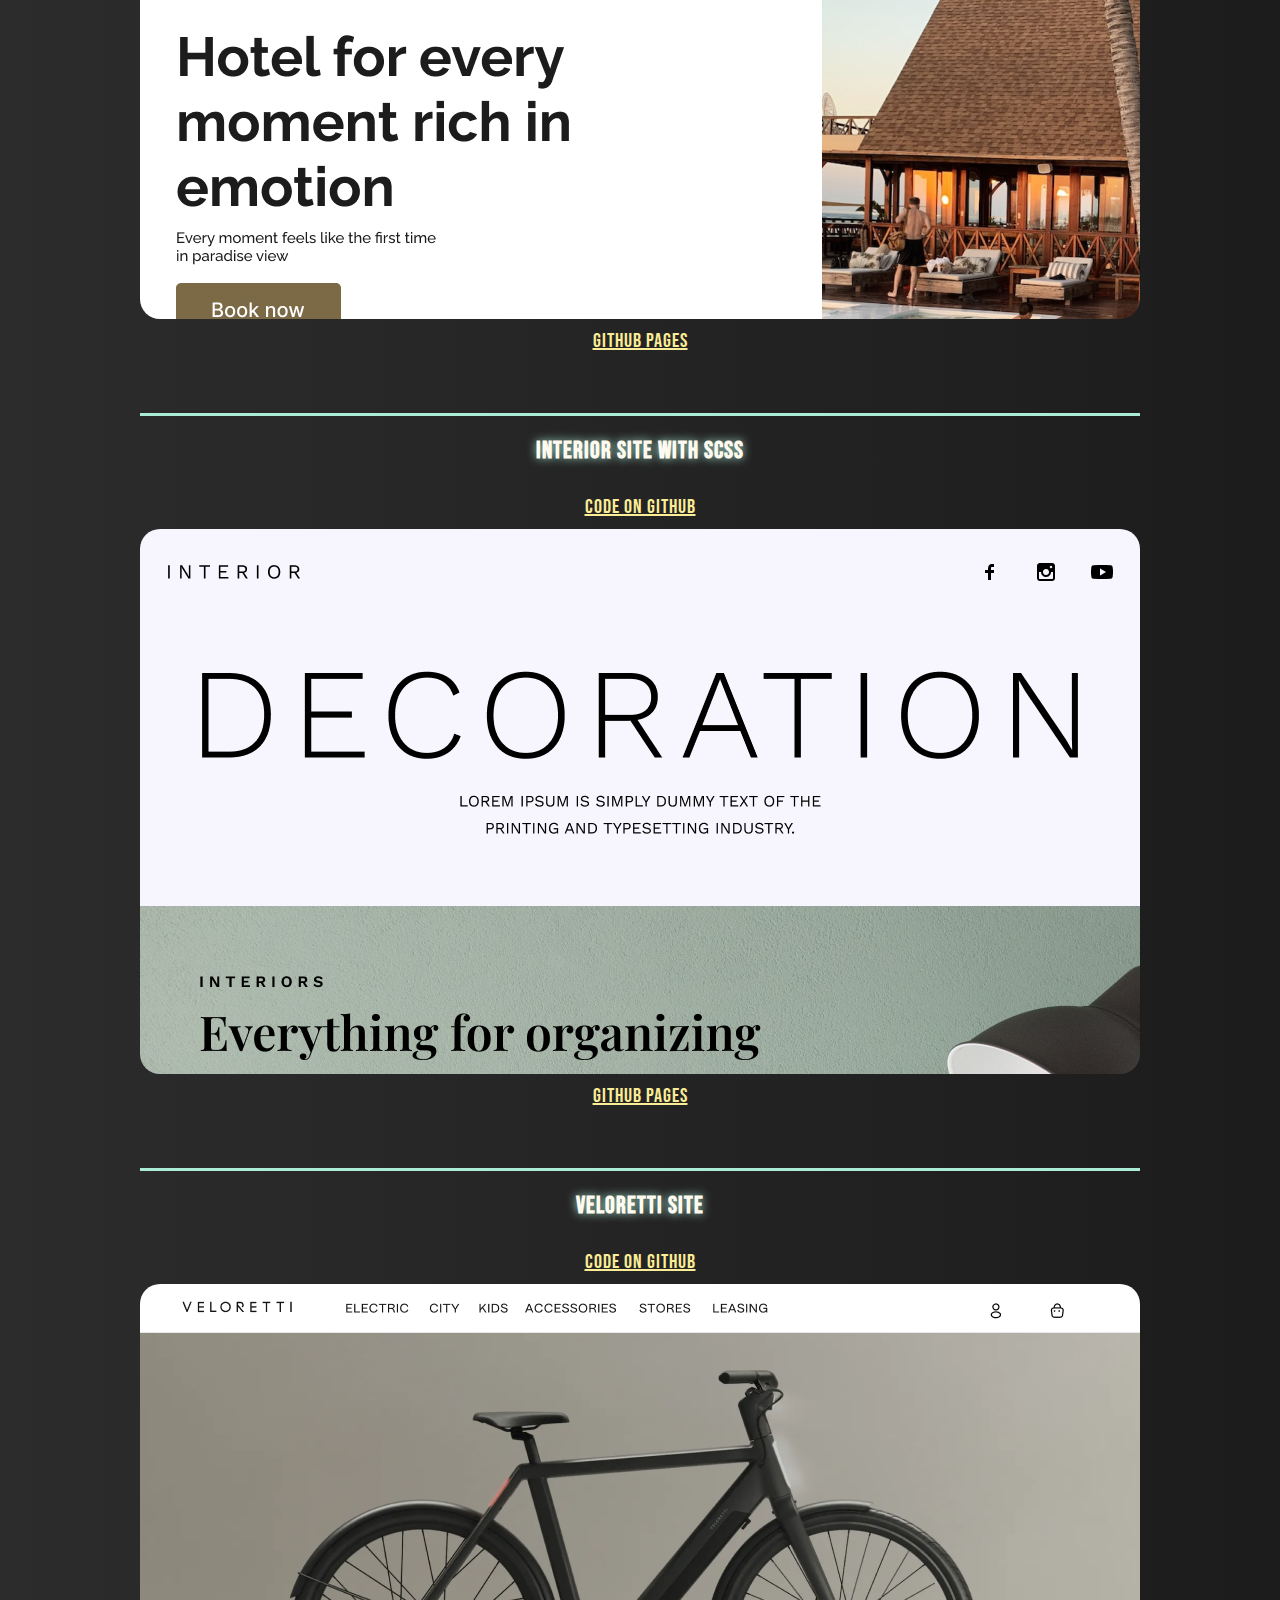
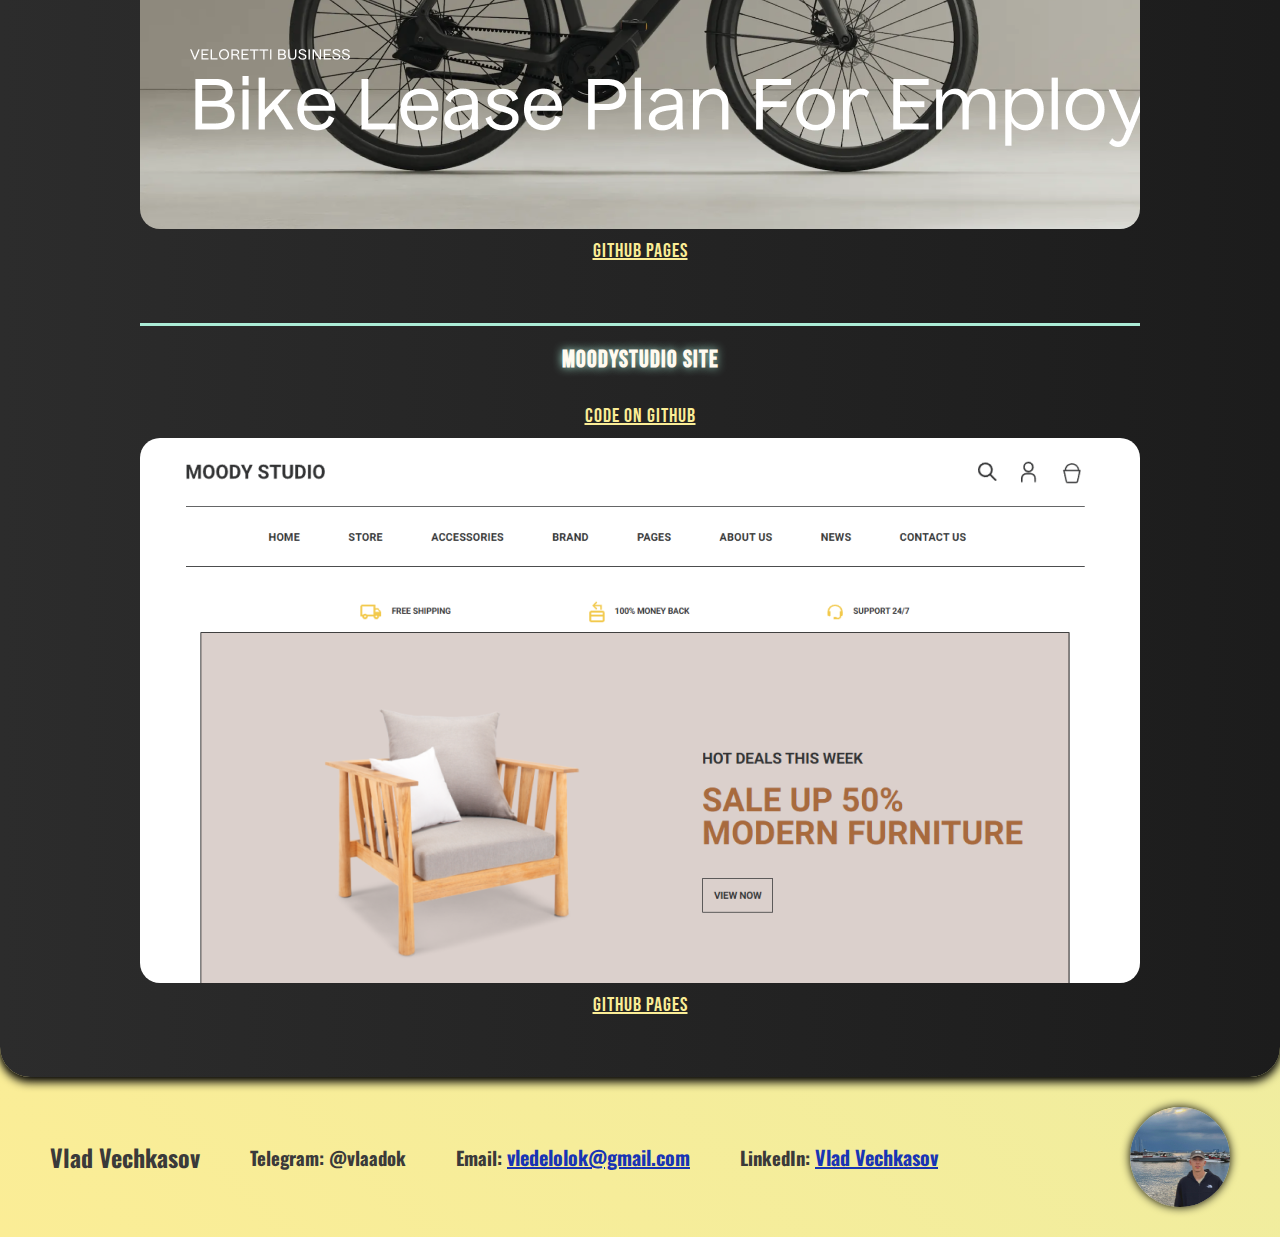
==== commit 4b8d3a76: "Add new project" ====
--- a/index.html
+++ b/index.html
@@ -151,6 +151,16 @@
             >
           </div>
           <div class="item-proj">
+            <h2>Foodieland site with scss</h2>
+            <a href="https://github.com/vlad0ok/FoodielandSite_Project"
+              >Code on GitHub</a
+            >
+            <img src="images/banner-foodieland.png" alt="Foodieland project" />
+            <a href="https://vlad0ok.github.io/FoodielandSite_Project/"
+              >GitHub Pages</a
+            >
+          </div>
+          <div class="item-proj">
             <h2>ParadiseView site with scss</h2>
             <a href="https://github.com/vlad0ok/ParadiseViewSite_Project"
               >Code on GitHub</a
